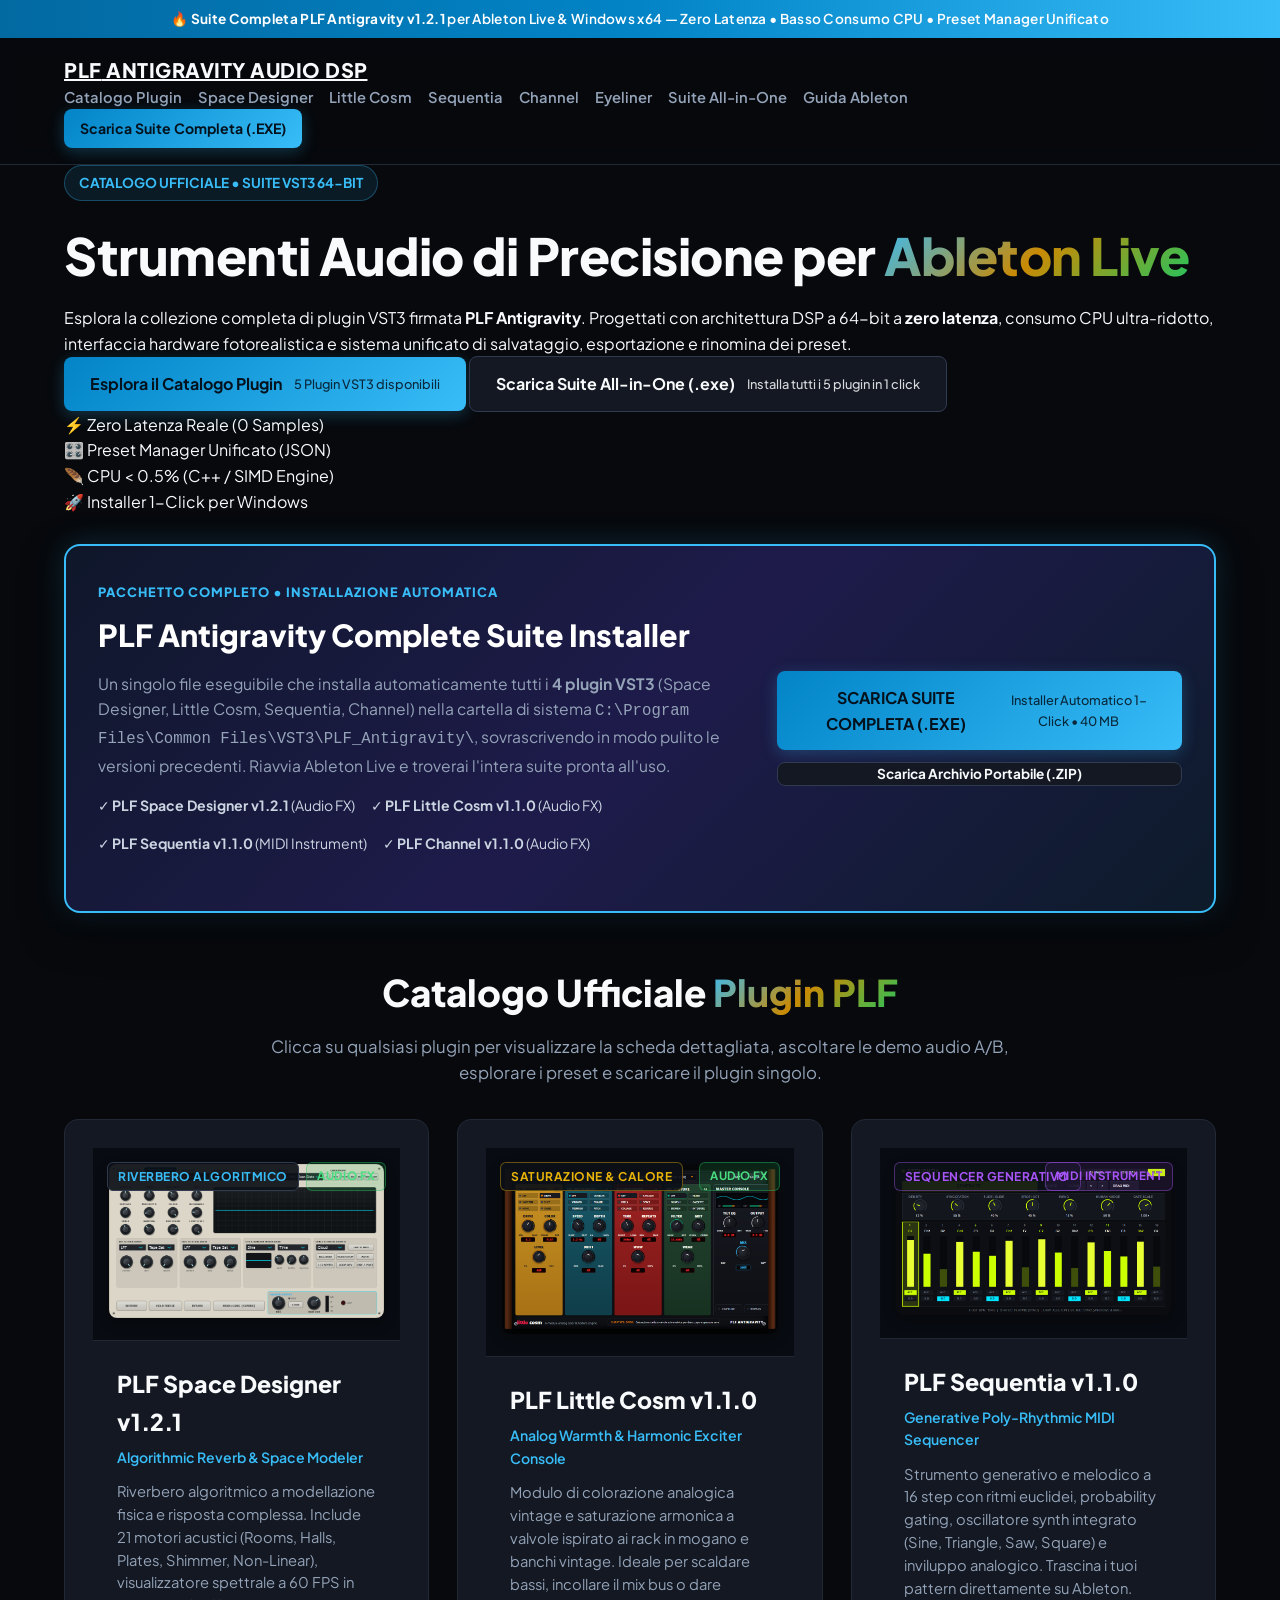
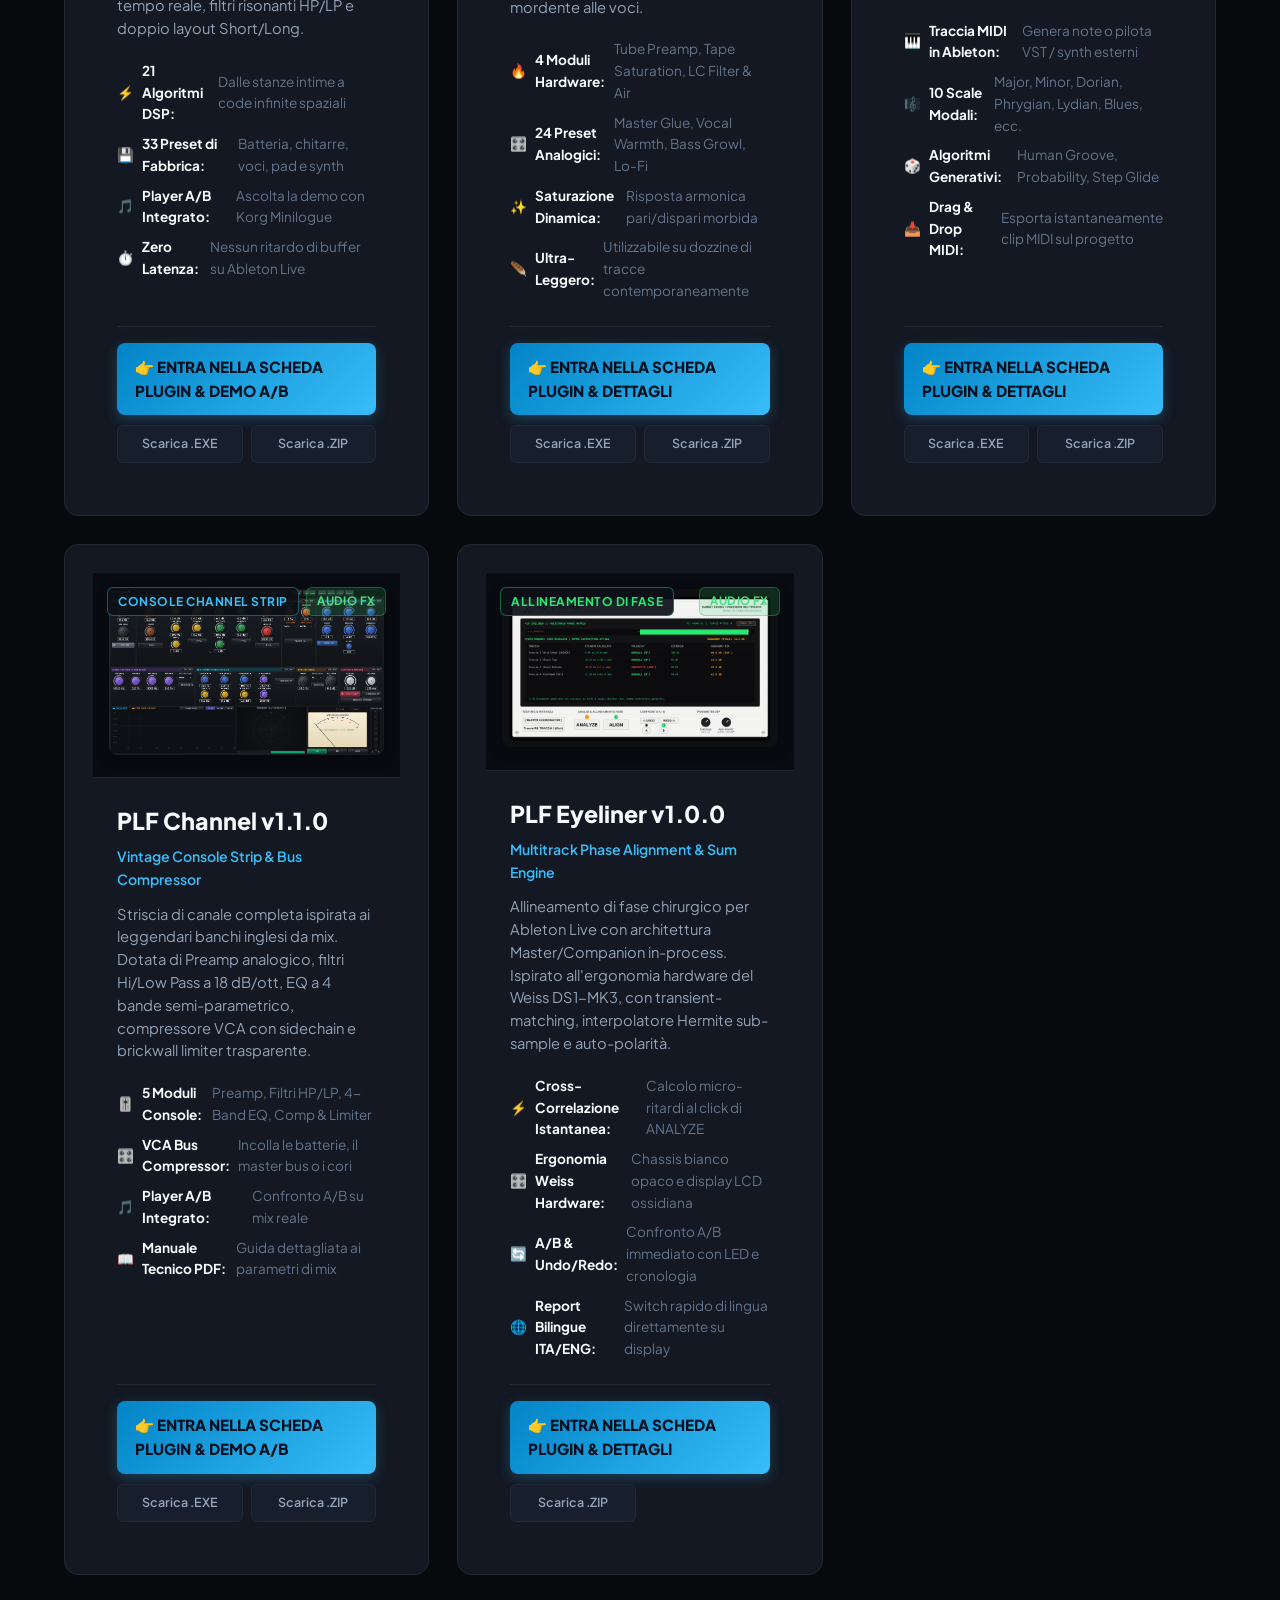
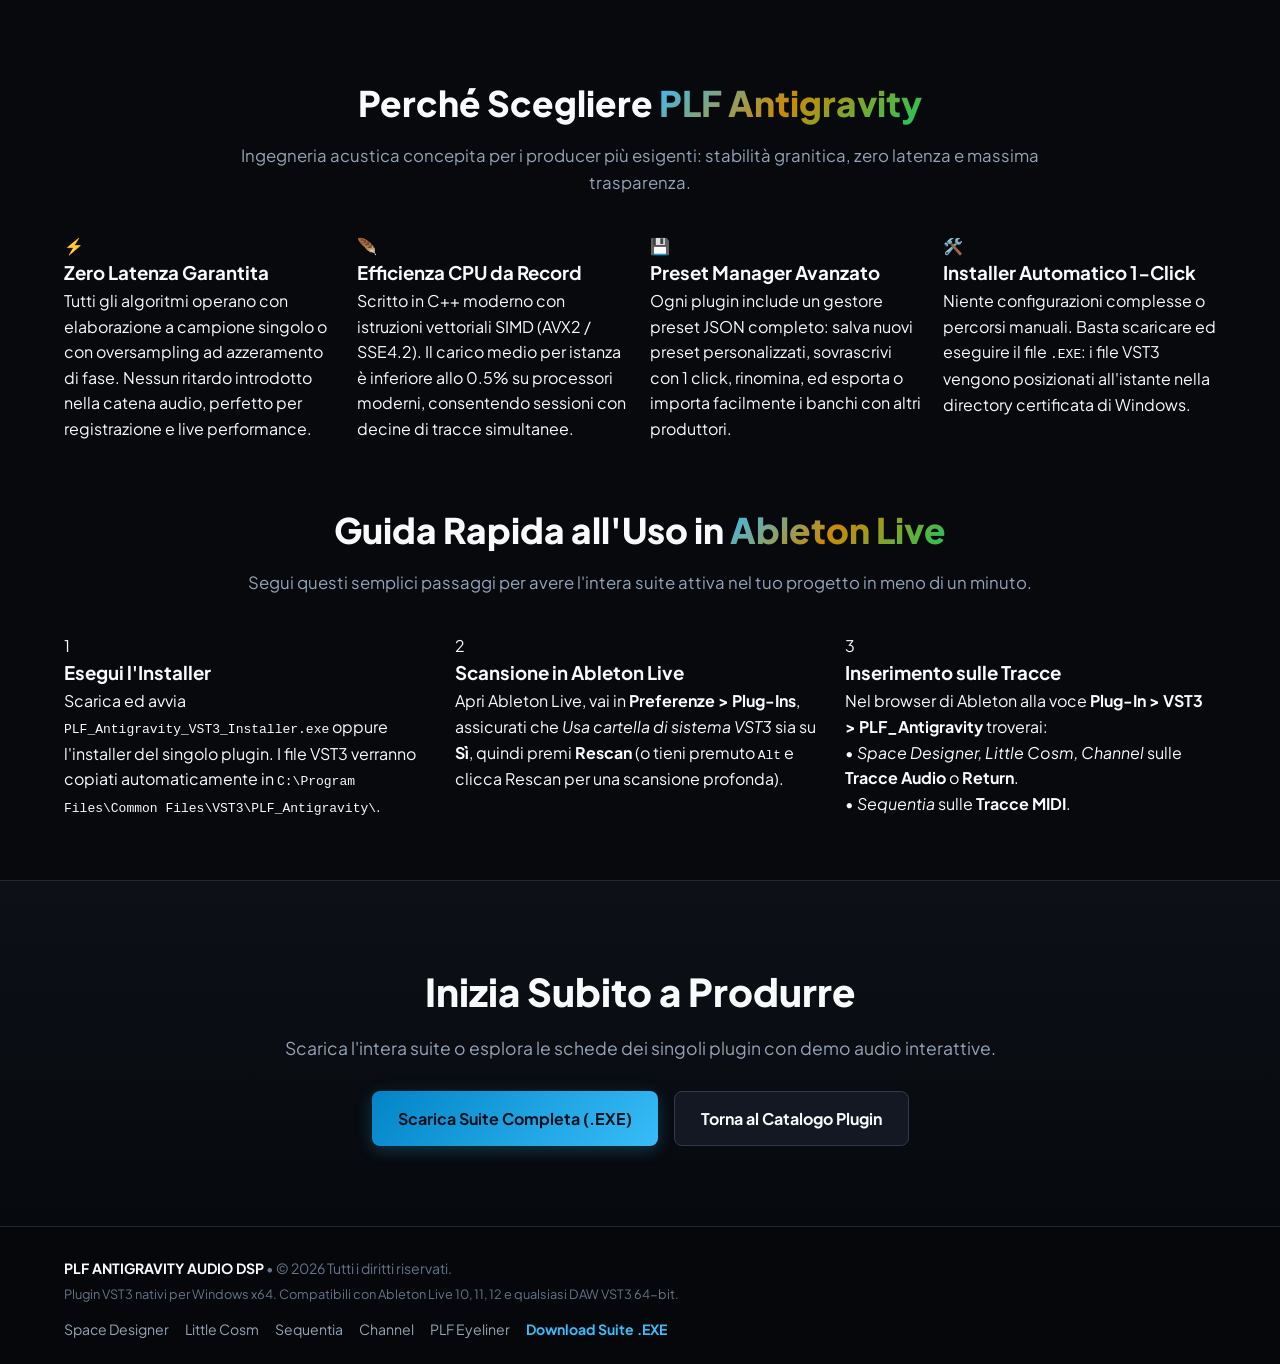
==== index.html @ 353f201f "Update PLF Eyeliner GUI preview with ALIGN button and centered text" ====
<!DOCTYPE html>
<html lang="it">
<head>
  <meta charset="UTF-8">
  <meta name="viewport" content="width=device-width, initial-scale=1.0">
  <title>PLF Antigravity — Catalogo Ufficiale Plugin VST3 per Ableton Live</title>
  <meta name="description" content="Catalogo ufficiale dei plugin VST3 PLF Antigravity per Ableton Live e Windows x64. PLF Space Designer, PLF Little Cosm, PLF Sequentia e PLF Channel. Zero latenza, basso consumo CPU e Preset Manager integrato.">
  <meta name="keywords" content="PLF Antigravity, PLF Space Designer, PLF Little Cosm, PLF Sequentia, PLF Channel, Ableton Live, VST3, download plugin ableton, riverbero vst3, saturatore vst3, sequencer vst3, channel strip vst3">
  
  <link rel="preconnect" href="https://fonts.googleapis.com">
  <link rel="preconnect" href="https://fonts.gstatic.com" crossorigin>
  <link href="https://fonts.googleapis.com/css2?family=JetBrains+Mono:wght@400;500;700&family=Plus+Jakarta+Sans:wght@400;500;600;700;800&display=swap" rel="stylesheet">
  
  <link rel="stylesheet" href="style.css?v=2">
</head>
<body>

  <!-- Top Announcement Bar -->
  <div class="announcement-bar">
    🔥 <strong>Suite Completa PLF Antigravity v1.2.1</strong> per Ableton Live & Windows x64 &mdash; Zero Latenza &bull; Basso Consumo CPU &bull; Preset Manager Unificato
  </div>

  <!-- Navigation Bar -->
  <header class="navbar">
    <div class="container nav-container">
      <a href="index.html" class="logo">
        <span class="logo-badge">PLF</span>
        <span class="logo-text">ANTIGRAVITY <span class="logo-sub">AUDIO DSP</span></span>
      </a>

      <nav class="nav-links">
        <a href="#catalog" class="nav-link active">Catalogo Plugin</a>
        <a href="space-designer.html" class="nav-link">Space Designer</a>
        <a href="little-cosm.html" class="nav-link">Little Cosm</a>
        <a href="sequentia.html" class="nav-link">Sequentia</a>
        <a href="channel.html" class="nav-link">Channel</a>
        <a href="eyeliner.html" class="nav-link">Eyeliner</a>
        <a href="#suite-installer" class="nav-link">Suite All-in-One</a>
        <a href="#ableton-guide" class="nav-link">Guida Ableton</a>
      </nav>

      <div class="nav-actions">
        <a href="PLF_Antigravity_VST3_Installer.exe" class="btn btn-primary btn-sm">
          <span>Scarica Suite Completa (.EXE)</span>
        </a>
      </div>
    </div>
  </header>

  <!-- Hero Section -->
  <section class="hero">
    <div class="container">
      <div class="hero-content">
        <div class="hero-badge">CATALOGO UFFICIALE &bull; SUITE VST3 64-BIT</div>
        <h1 class="hero-title">
          Strumenti Audio di Precisione per <span class="gradient-text">Ableton Live</span>
        </h1>
        <p class="hero-subtitle">
          Esplora la collezione completa di plugin VST3 firmata <strong>PLF Antigravity</strong>. Progettati con architettura DSP a 64-bit a <strong>zero latenza</strong>, consumo CPU ultra-ridotto, interfaccia hardware fotorealistica e sistema unificato di salvataggio, esportazione e rinomina dei preset.
        </p>

        <div class="hero-cta">
          <a href="#catalog" class="btn btn-primary btn-lg">
            <span>Esplora il Catalogo Plugin</span>
            <span class="btn-subtext">5 Plugin VST3 disponibili</span>
          </a>
          <a href="PLF_Antigravity_VST3_Installer.exe" class="btn btn-secondary btn-lg">
            <span>Scarica Suite All-in-One (.exe)</span>
            <span class="btn-subtext">Installa tutti i 5 plugin in 1 click</span>
          </a>
        </div>

        <div class="hero-specs-pill">
          <div class="spec-pill-item">
            <span class="spec-icon">⚡</span>
            <span>Zero Latenza Reale (0 Samples)</span>
          </div>
          <div class="spec-pill-item">
            <span class="spec-icon">🎛️</span>
            <span>Preset Manager Unificato (JSON)</span>
          </div>
          <div class="spec-pill-item">
            <span class="spec-icon">🪶</span>
            <span>CPU < 0.5% (C++ / SIMD Engine)</span>
          </div>
          <div class="spec-pill-item">
            <span class="spec-icon">🚀</span>
            <span>Installer 1-Click per Windows</span>
          </div>
        </div>
      </div>
    </div>
  </section>

  <!-- Featured Suite Installer Banner -->
  <section id="suite-installer" class="container">
    <div class="suite-hero-card">
      <div>
        <div style="font-size:0.8rem; font-weight:800; color:#38bdf8; letter-spacing:1px; margin-bottom:8px; text-transform:uppercase;">
          Pacchetto Completo &bull; Installazione Automatica
        </div>
        <h2 style="font-size:1.9rem; font-weight:800; color:#ffffff; margin-bottom:12px;">
          PLF Antigravity Complete Suite Installer
        </h2>
        <p style="color:#94a3b8; font-size:0.98rem; line-height:1.6; margin-bottom:16px;">
          Un singolo file eseguibile che installa automaticamente tutti i <strong>4 plugin VST3</strong> (Space Designer, Little Cosm, Sequentia, Channel) nella cartella di sistema <code>C:\Program Files\Common Files\VST3\PLF_Antigravity\</code>, sovrascrivendo in modo pulito le versioni precedenti. Riavvia Ableton Live e troverai l'intera suite pronta all'uso.
        </p>
        <ul style="list-style:none; padding:0; margin:0 0 20px 0; font-size:0.88rem; color:#cbd5e1; display:flex; flex-wrap:wrap; gap:16px;">
          <li>✓ <strong>PLF Space Designer v1.2.1</strong> (Audio FX)</li>
          <li>✓ <strong>PLF Little Cosm v1.1.0</strong> (Audio FX)</li>
          <li>✓ <strong>PLF Sequentia v1.1.0</strong> (MIDI Instrument)</li>
          <li>✓ <strong>PLF Channel v1.1.0</strong> (Audio FX)</li>
        </ul>
      </div>
      <div style="display:flex; flex-direction:column; gap:12px; justify-content:center;">
        <a href="PLF_Antigravity_VST3_Installer.exe" class="btn btn-primary btn-lg" style="text-align:center;">
          <span>SCARICA SUITE COMPLETA (.EXE)</span>
          <span class="btn-subtext">Installer Automatico 1-Click &bull; 40 MB</span>
        </a>
        <a href="PLF_Antigravity_Suite_v1.0.0_Win64.zip" class="btn btn-secondary" style="text-align:center; font-size:0.85rem;">
          Scarica Archivio Portabile (.ZIP)
        </a>
      </div>
    </div>
  </section>

  <!-- Main Catalog Section -->
  <section id="catalog" class="container" style="padding-bottom: 40px;">
    <div class="section-header" style="text-align:center; max-width:800px; margin:0 auto 20px auto;">
      <h2 style="font-size:2.3rem; font-weight:800; margin-bottom:12px;">
        Catalogo Ufficiale <span class="gradient-text">Plugin PLF</span>
      </h2>
      <p style="color:var(--text-muted); font-size:1.05rem;">
        Clicca su qualsiasi plugin per visualizzare la scheda dettagliata, ascoltare le demo audio A/B, esplorare i preset e scaricare il plugin singolo.
      </p>
    </div>

    <div class="catalog-grid">

      <!-- CARD 1: PLF SPACE DESIGNER -->
      <article class="catalog-card">
        <a href="space-designer.html" class="catalog-card-image">
          <span class="catalog-card-badge">RIVERBERO ALGORITMICO</span>
          <span class="catalog-card-type">AUDIO FX</span>
          <img src="plf_space_designer_gui.png" alt="PLF Space Designer v1.2.1 GUI">
        </a>
        <div class="catalog-card-body">
          <a href="space-designer.html" class="catalog-card-title">PLF Space Designer v1.2.1</a>
          <div class="catalog-card-subtitle">Algorithmic Reverb & Space Modeler</div>
          <p class="catalog-card-desc">
            Riverbero algoritmico a modellazione fisica e risposta complessa. Include 21 motori acustici (Rooms, Halls, Plates, Shimmer, Non-Linear), visualizzatore spettrale a 60 FPS in tempo reale, filtri risonanti HP/LP e doppio layout Short/Long.
          </p>
          <ul class="catalog-card-features">
            <li>⚡ <strong>21 Algoritmi DSP:</strong> Dalle stanze intime a code infinite spaziali</li>
            <li>💾 <strong>33 Preset di Fabbrica:</strong> Batteria, chitarre, voci, pad e synth</li>
            <li>🎵 <strong>Player A/B Integrato:</strong> Ascolta la demo con Korg Minilogue</li>
            <li>⏱️ <strong>Zero Latenza:</strong> Nessun ritardo di buffer su Ableton Live</li>
          </ul>
          <div class="catalog-card-footer">
            <a href="space-designer.html" class="btn-view-plugin">
              <span>👉 ENTRA NELLA SCHEDA PLUGIN & DEMO A/B</span>
            </a>
            <div class="catalog-card-downloads">
              <a href="INSTALLA_PLF_Space_Designer.exe" class="btn-download-quick">Scarica .EXE</a>
              <a href="PLF_Space_Designer_vst3_PLF_Antigravity.zip" class="btn-download-quick">Scarica .ZIP</a>
            </div>
          </div>
        </div>
      </article>

      <!-- CARD 2: PLF LITTLE COSM -->
      <article class="catalog-card">
        <a href="little-cosm.html" class="catalog-card-image">
          <span class="catalog-card-badge" style="color:#eab308; border-color:rgba(234,179,8,0.4);">SATURAZIONE & CALORE</span>
          <span class="catalog-card-type">AUDIO FX</span>
          <img src="plf_little_cosm_gui.png" alt="PLF Little Cosm v1.1.0 GUI">
        </a>
        <div class="catalog-card-body">
          <a href="little-cosm.html" class="catalog-card-title">PLF Little Cosm v1.1.0</a>
          <div class="catalog-card-subtitle">Analog Warmth & Harmonic Exciter Console</div>
          <p class="catalog-card-desc">
            Modulo di colorazione analogica vintage e saturazione armonica a valvole ispirato ai rack in mogano e banchi vintage. Ideale per scaldare bassi, incollare il mix bus o dare mordente alle voci.
          </p>
          <ul class="catalog-card-features">
            <li>🔥 <strong>4 Moduli Hardware:</strong> Tube Preamp, Tape Saturation, LC Filter & Air</li>
            <li>🎛️ <strong>24 Preset Analogici:</strong> Master Glue, Vocal Warmth, Bass Growl, Lo-Fi</li>
            <li>✨ <strong>Saturazione Dinamica:</strong> Risposta armonica pari/dispari morbida</li>
            <li>🪶 <strong>Ultra-Leggero:</strong> Utilizzabile su dozzine di tracce contemporaneamente</li>
          </ul>
          <div class="catalog-card-footer">
            <a href="little-cosm.html" class="btn-view-plugin">
              <span>👉 ENTRA NELLA SCHEDA PLUGIN & DETTAGLI</span>
            </a>
            <div class="catalog-card-downloads">
              <a href="INSTALLA_PLF_Little_Cosm.exe" class="btn-download-quick">Scarica .EXE</a>
              <a href="PLF_Little_Cosm_vst3_PLF_Antigravity.zip" class="btn-download-quick">Scarica .ZIP</a>
            </div>
          </div>
        </div>
      </article>

      <!-- CARD 3: PLF SEQUENTIA -->
      <article class="catalog-card">
        <a href="sequentia.html" class="catalog-card-image">
          <span class="catalog-card-badge" style="color:#a855f7; border-color:rgba(168,85,247,0.4);">SEQUENCER GENERATIVO</span>
          <span class="catalog-card-type" style="color:#a855f7; border-color:rgba(168,85,247,0.4); background:rgba(168,85,247,0.1);">MIDI INSTRUMENT</span>
          <img src="plf_sequentia_gui.png" alt="PLF Sequentia v1.1.0 GUI">
        </a>
        <div class="catalog-card-body">
          <a href="sequentia.html" class="catalog-card-title">PLF Sequentia v1.1.0</a>
          <div class="catalog-card-subtitle">Generative Poly-Rhythmic MIDI Sequencer</div>
          <p class="catalog-card-desc">
            Strumento generativo e melodico a 16 step con ritmi euclidei, probability gating, oscillatore synth integrato (Sine, Triangle, Saw, Square) e inviluppo analogico. Trascina i tuoi pattern direttamente su Ableton.
          </p>
          <ul class="catalog-card-features">
            <li>🎹 <strong>Traccia MIDI in Ableton:</strong> Genera note o pilota VST / synth esterni</li>
            <li>🎼 <strong>10 Scale Modali:</strong> Major, Minor, Dorian, Phrygian, Lydian, Blues, ecc.</li>
            <li>🎲 <strong>Algoritmi Generativi:</strong> Human Groove, Probability, Step Glide</li>
            <li>📥 <strong>Drag & Drop MIDI:</strong> Esporta istantaneamente clip MIDI sul progetto</li>
          </ul>
          <div class="catalog-card-footer">
            <a href="sequentia.html" class="btn-view-plugin">
              <span>👉 ENTRA NELLA SCHEDA PLUGIN & DETTAGLI</span>
            </a>
            <div class="catalog-card-downloads">
              <a href="INSTALLA_PLF_Sequentia.exe" class="btn-download-quick">Scarica .EXE</a>
              <a href="PLF_Sequentia_vst3_PLF_Antigravity.zip" class="btn-download-quick">Scarica .ZIP</a>
            </div>
          </div>
        </div>
      </article>

      <!-- CARD 4: PLF CHANNEL -->
      <article class="catalog-card">
        <a href="channel.html" class="catalog-card-image">
          <span class="catalog-card-badge" style="color:#38bdf8; border-color:rgba(56,189,248,0.4);">CONSOLE CHANNEL STRIP</span>
          <span class="catalog-card-type">AUDIO FX</span>
          <img src="plf_channel_gui.png" alt="PLF Channel v1.1.0 GUI">
        </a>
        <div class="catalog-card-body">
          <a href="channel.html" class="catalog-card-title">PLF Channel v1.1.0</a>
          <div class="catalog-card-subtitle">Vintage Console Strip & Bus Compressor</div>
          <p class="catalog-card-desc">
            Striscia di canale completa ispirata ai leggendari banchi inglesi da mix. Dotata di Preamp analogico, filtri Hi/Low Pass a 18 dB/ott, EQ a 4 bande semi-parametrico, compressore VCA con sidechain e brickwall limiter trasparente.
          </p>
          <ul class="catalog-card-features">
            <li>🎚️ <strong>5 Moduli Console:</strong> Preamp, Filtri HP/LP, 4-Band EQ, Comp & Limiter</li>
            <li>🎛️ <strong>VCA Bus Compressor:</strong> Incolla le batterie, il master bus o i cori</li>
            <li>🎵 <strong>Player A/B Integrato:</strong> Confronto A/B su mix reale</li>
            <li>📖 <strong>Manuale Tecnico PDF:</strong> Guida dettagliata ai parametri di mix</li>
          </ul>
          <div class="catalog-card-footer">
            <a href="channel.html" class="btn-view-plugin">
              <span>👉 ENTRA NELLA SCHEDA PLUGIN & DEMO A/B</span>
            </a>
            <div class="catalog-card-downloads">
              <a href="INSTALLA_PLF_Channel.exe" class="btn-download-quick">Scarica .EXE</a>
              <a href="PLF_Channel_vst3_PLF_Antigravity.zip" class="btn-download-quick">Scarica .ZIP</a>
            </div>
          </div>
        </div>
      </article>

      <!-- CARD 5: PLF EYELINER -->
      <article class="catalog-card">
        <a href="eyeliner.html" class="catalog-card-image">
          <span class="catalog-card-badge" style="color:#27e870; border-color:rgba(39,232,112,0.4);">ALLINEAMENTO DI FASE</span>
          <span class="catalog-card-type">AUDIO FX</span>
          <img src="plf_eyeliner_gui.png?v=3" alt="PLF Eyeliner v1.0.0 GUI">
        </a>
        <div class="catalog-card-body">
          <a href="eyeliner.html" class="catalog-card-title">PLF Eyeliner v1.0.0</a>
          <div class="catalog-card-subtitle">Multitrack Phase Alignment &amp; Sum Engine</div>
          <p class="catalog-card-desc">
            Allineamento di fase chirurgico per Ableton Live con architettura Master/Companion in-process. Ispirato all'ergonomia hardware del Weiss DS1-MK3, con transient-matching, interpolatore Hermite sub-sample e auto-polarità.
          </p>
          <ul class="catalog-card-features">
            <li>⚡ <strong>Cross-Correlazione Istantanea:</strong> Calcolo micro-ritardi al click di ANALYZE</li>
            <li>🎛️ <strong>Ergonomia Weiss Hardware:</strong> Chassis bianco opaco e display LCD ossidiana</li>
            <li>🔄 <strong>A/B &amp; Undo/Redo:</strong> Confronto A/B immediato con LED e cronologia</li>
            <li>🌐 <strong>Report Bilingue ITA/ENG:</strong> Switch rapido di lingua direttamente su display</li>
          </ul>
          <div class="catalog-card-footer">
            <a href="eyeliner.html" class="btn-view-plugin">
              <span>👉 ENTRA NELLA SCHEDA PLUGIN &amp; DETTAGLI</span>
            </a>
            <div class="catalog-card-downloads">
              <a href="PLF_Eyeliner_vst3_PLF_Antigravity.zip" class="btn-download-quick">Scarica .ZIP</a>
            </div>
          </div>
        </div>
      </article>


    </div>
  </section>

  <!-- Why PLF Section -->
  <section id="specs" class="specs-section">
    <div class="container">
      <div class="section-header" style="text-align:center; max-width:800px; margin:0 auto 36px auto;">
        <h2 style="font-size:2.2rem; font-weight:800; margin-bottom:12px;">
          Perché Scegliere <span class="gradient-text">PLF Antigravity</span>
        </h2>
        <p style="color:var(--text-muted); font-size:1.05rem;">
          Ingegneria acustica concepita per i producer più esigenti: stabilità granitica, zero latenza e massima trasparenza.
        </p>
      </div>

      <div class="modules-grid">
        <div class="module-card">
          <div class="module-icon">⚡</div>
          <h3>Zero Latenza Garantita</h3>
          <p>
            Tutti gli algoritmi operano con elaborazione a campione singolo o con oversampling ad azzeramento di fase. Nessun ritardo introdotto nella catena audio, perfetto per registrazione e live performance.
          </p>
        </div>

        <div class="module-card">
          <div class="module-icon">🪶</div>
          <h3>Efficienza CPU da Record</h3>
          <p>
            Scritto in C++ moderno con istruzioni vettoriali SIMD (AVX2 / SSE4.2). Il carico medio per istanza è inferiore allo 0.5% su processori moderni, consentendo sessioni con decine di tracce simultanee.
          </p>
        </div>

        <div class="module-card">
          <div class="module-icon">💾</div>
          <h3>Preset Manager Avanzato</h3>
          <p>
            Ogni plugin include un gestore preset JSON completo: salva nuovi preset personalizzati, sovrascrivi con 1 click, rinomina, ed esporta o importa facilmente i banchi con altri produttori.
          </p>
        </div>

        <div class="module-card">
          <div class="module-icon">🛠️</div>
          <h3>Installer Automatico 1-Click</h3>
          <p>
            Niente configurazioni complesse o percorsi manuali. Basta scaricare ed eseguire il file <code>.EXE</code>: i file VST3 vengono posizionati all'istante nella directory certificata di Windows.
          </p>
        </div>
      </div>
    </div>
  </section>

  <!-- Ableton Live Quick Guide -->
  <section id="ableton-guide" class="container" style="padding: 60px 24px;">
    <div class="section-header" style="text-align:center; max-width:800px; margin:0 auto 36px auto;">
      <h2 style="font-size:2.2rem; font-weight:800; margin-bottom:12px;">
        Guida Rapida all'Uso in <span class="gradient-text">Ableton Live</span>
      </h2>
      <p style="color:var(--text-muted); font-size:1.05rem;">
        Segui questi semplici passaggi per avere l'intera suite attiva nel tuo progetto in meno di un minuto.
      </p>
    </div>

    <div class="modules-grid">
      <div class="module-card">
        <div class="module-icon">1</div>
        <h3>Esegui l'Installer</h3>
        <p>
          Scarica ed avvia <code>PLF_Antigravity_VST3_Installer.exe</code> oppure l'installer del singolo plugin. I file VST3 verranno copiati automaticamente in <code>C:\Program Files\Common Files\VST3\PLF_Antigravity\</code>.
        </p>
      </div>

      <div class="module-card">
        <div class="module-icon">2</div>
        <h3>Scansione in Ableton Live</h3>
        <p>
          Apri Ableton Live, vai in <strong>Preferenze &gt; Plug-Ins</strong>, assicurati che <em>Usa cartella di sistema VST3</em> sia su <strong>Sì</strong>, quindi premi <strong>Rescan</strong> (o tieni premuto <kbd>Alt</kbd> e clicca Rescan per una scansione profonda).
        </p>
      </div>

      <div class="module-card">
        <div class="module-icon">3</div>
        <h3>Inserimento sulle Tracce</h3>
        <p>
          Nel browser di Ableton alla voce <strong>Plug-In &gt; VST3 &gt; PLF_Antigravity</strong> troverai:
          <br>&bull; <em>Space Designer, Little Cosm, Channel</em> sulle <strong>Tracce Audio</strong> o <strong>Return</strong>.
          <br>&bull; <em>Sequentia</em> sulle <strong>Tracce MIDI</strong>.
        </p>
      </div>
    </div>
  </section>

  <!-- Footer CTA -->
  <footer class="footer-cta">
    <div class="container">
      <h2>Inizia Subito a Produrre</h2>
      <p>Scarica l'intera suite o esplora le schede dei singoli plugin con demo audio interattive.</p>
      <div class="cta-buttons">
        <a href="PLF_Antigravity_VST3_Installer.exe" class="btn btn-primary btn-lg">
          <span>Scarica Suite Completa (.EXE)</span>
        </a>
        <a href="#catalog" class="btn btn-secondary btn-lg">
          <span>Torna al Catalogo Plugin</span>
        </a>
      </div>
    </div>
  </footer>

  <!-- Base Footer -->
  <footer class="footer">
    <div class="container footer-content">
      <div class="footer-left">
        <strong>PLF ANTIGRAVITY AUDIO DSP</strong> &bull; &copy; 2026 Tutti i diritti riservati.
        <div style="font-size:0.8rem; color:#64748b; margin-top:4px;">
          Plugin VST3 nativi per Windows x64. Compatibili con Ableton Live 10, 11, 12 e qualsiasi DAW VST3 64-bit.
        </div>
      </div>
      <div class="footer-links" style="display:flex; gap:16px; flex-wrap:wrap;">
        <a href="space-designer.html" style="color:var(--text-muted); text-decoration:none;">Space Designer</a>
        <a href="little-cosm.html" style="color:var(--text-muted); text-decoration:none;">Little Cosm</a>
        <a href="sequentia.html" style="color:var(--text-muted); text-decoration:none;">Sequentia</a>
        <a href="channel.html" style="color:var(--text-muted); text-decoration:none;">Channel</a>
        <a href="eyeliner.html" style="color:var(--text-muted); text-decoration:none;">PLF Eyeliner</a>
        <a href="PLF_Antigravity_VST3_Installer.exe" style="color:var(--primary); text-decoration:none; font-weight:700;">Download Suite .EXE</a>
      </div>
    </div>
  </footer>

  <script src="app.js"></script>
</body>
</html>
---- style.css ----
:root {
  --bg-darkest: #07090d;
  --bg-darker: #0d1117;
  --bg-card: #131822;
  --bg-card-hover: #19202e;
  --border-color: #212836;
  --border-bright: #303b4f;
  --text-main: #f8fafc;
  --text-muted: #94a3b8;
  --text-dim: #64748b;
  
  --primary: #38bdf8;
  --primary-hover: #0284c7;
  --gold: #eab308;
  --green: #22c55e;
  --orange: #f97316;
  --blue: #3b82f6;
  --red: #ef4444;
  --purple: #a855f7;
  
  --font-main: 'Plus Jakarta Sans', -apple-system, BlinkMacSystemFont, sans-serif;
  --font-mono: 'JetBrains Mono', Consolas, monospace;
}

* {
  box-sizing: border-box;
  margin: 0;
  padding: 0;
}

body {
  background-color: var(--bg-darkest);
  color: var(--text-main);
  font-family: var(--font-main);
  line-height: 1.6;
  overflow-x: hidden;
}

.container {
  max-width: 1200px;
  margin: 0 auto;
  padding: 0 24px;
}

/* Announcement Bar */
.announcement-bar {
  background: linear-gradient(90deg, #0369a1, #0284c7, #38bdf8);
  color: #ffffff;
  text-align: center;
  padding: 8px 16px;
  font-size: 0.85rem;
  font-weight: 600;
  letter-spacing: 0.3px;
}

/* Navbar */
.navbar {
  position: sticky;
  top: 0;
  z-index: 100;
  background: rgba(7, 9, 13, 0.85);
  backdrop-filter: blur(12px);
  border-bottom: 1px solid var(--border-color);
  padding: 16px 0;
}

.nav-content {
  display: flex;
  align-items: center;
  justify-content: space-between;
}

.logo {
  font-size: 1.25rem;
  font-weight: 800;
  letter-spacing: 0.5px;
  color: var(--text-main);
  white-space: nowrap;
  flex-shrink: 0;
  margin-right: 20px;
}

.logo-accent {
  color: var(--primary);
}

.badge-tag {
  background: var(--border-bright);
  color: var(--primary);
  font-size: 0.65rem;
  font-weight: 700;
  padding: 2px 6px;
  border-radius: 4px;
  margin-left: 6px;
  vertical-align: middle;
}

.nav-links {
  display: flex;
  gap: 16px;
  align-items: center;
  flex-wrap: wrap;
}

.nav-links a {
  color: var(--text-muted);
  text-decoration: none;
  font-size: 0.92rem;
  font-weight: 600;
  transition: color 0.2s;
}

.nav-links a:hover {
  color: var(--text-main);
}

/* Buttons */
.btn {
  display: inline-flex;
  align-items: center;
  justify-content: center;
  gap: 8px;
  border-radius: 8px;
  font-weight: 700;
  text-decoration: none;
  cursor: pointer;
  transition: all 0.2s ease;
  border: none;
}

.btn-primary {
  background: linear-gradient(135deg, #0284c7 0%, #38bdf8 100%);
  color: #04121e;
  box-shadow: 0 4px 16px rgba(56, 189, 248, 0.25);
}

.btn-primary:hover {
  transform: translateY(-2px);
  box-shadow: 0 6px 20px rgba(56, 189, 248, 0.4);
}

.btn-secondary {
  background: var(--bg-card);
  color: var(--text-main);
  border: 1px solid var(--border-bright);
}

.btn-secondary:hover {
  background: var(--bg-card-hover);
  border-color: var(--primary);
}

.btn-sm {
  padding: 8px 16px;
  font-size: 0.88rem;
}

.btn-lg {
  padding: 14px 26px;
  font-size: 1rem;
}

.btn-subtext {
  font-size: 0.8rem;
  opacity: 0.85;
  font-weight: 500;
  margin-left: 4px;
}

/* Hero Section */
.hero-section {
  padding: 70px 0 60px;
  text-align: center;
  background: radial-gradient(ellipse at 50% 20%, rgba(56, 189, 248, 0.12) 0%, transparent 70%);
}

.hero-badge {
  display: inline-flex;
  align-items: center;
  gap: 8px;
  background: rgba(56, 189, 248, 0.1);
  border: 1px solid rgba(56, 189, 248, 0.3);
  color: var(--primary);
  padding: 6px 14px;
  border-radius: 20px;
  font-size: 0.85rem;
  font-weight: 700;
  margin-bottom: 24px;
}

.pulse-dot {
  width: 8px;
  height: 8px;
  background: var(--primary);
  border-radius: 50%;
  box-shadow: 0 0 10px var(--primary);
}

.hero-title {
  font-size: 3.2rem;
  font-weight: 800;
  line-height: 1.18;
  margin-bottom: 20px;
  letter-spacing: -0.5px;
}

.gradient-text {
  background: linear-gradient(135deg, #38bdf8 0%, #ca8a04 50%, #22c55e 100%);
  -webkit-background-clip: text;
  -webkit-text-fill-color: transparent;
}

.hero-lead {
  max-width: 780px;
  margin: 0 auto 32px;
  font-size: 1.15rem;
  color: var(--text-muted);
  line-height: 1.65;
}

.hero-actions {
  display: flex;
  justify-content: center;
  gap: 16px;
  margin-bottom: 24px;
  flex-wrap: wrap;
}

.hero-guarantees {
  display: flex;
  justify-content: center;
  gap: 24px;
  font-size: 0.88rem;
  color: var(--text-dim);
  font-weight: 600;
  margin-bottom: 50px;
  flex-wrap: wrap;
}

/* Plugin Hardware Preview Card */
.plugin-preview-card {
  max-width: 1040px;
  margin: 0 auto;
  background: #11151c;
  border: 2px solid var(--border-bright);
  border-radius: 12px;
  overflow: hidden;
  box-shadow: 0 20px 50px rgba(0, 0, 0, 0.6), 0 0 30px rgba(56, 189, 248, 0.1);
  text-align: left;
}

.preview-header {
  background: #090c10;
  padding: 12px 18px;
  display: flex;
  align-items: center;
  justify-content: space-between;
  border-bottom: 1px solid var(--border-color);
}

.preview-dots {
  display: flex;
  gap: 6px;
}

.preview-real-wrapper {
  background: #090c10;
  padding: 8px;
  line-height: 0;
}

.plugin-real-screenshot {
  width: 100%;
  height: auto;
  display: block;
  border-radius: 0 0 8px 8px;
  box-shadow: 0 8px 30px rgba(0, 0, 0, 0.7);
  transition: transform 0.3s ease;
}

.plugin-real-screenshot:hover {
  transform: scale(1.01);
}

.dot {
  width: 10px;
  height: 10px;
  border-radius: 50%;
}
.dot.red { background: #ef4444; }
.dot.yellow { background: #eab308; }
.dot.green { background: #22c55e; }

.preview-title {
  font-family: var(--font-mono);
  font-size: 0.85rem;
  color: var(--text-main);
  font-weight: 700;
}

.preview-status {
  background: rgba(34, 197, 94, 0.2);
  color: #22c55e;
  border: 1px solid rgba(34, 197, 94, 0.4);
  font-size: 0.7rem;
  font-weight: 800;
  padding: 2px 8px;
  border-radius: 4px;
}

.preview-body {
  padding: 20px;
  background: linear-gradient(180deg, #161b24 0%, #0d1016 100%);
}

.preview-grid {
  display: flex;
  gap: 12px;
  margin-bottom: 18px;
  overflow-x: auto;
  padding-bottom: 8px;
}

.preview-col {
  flex: 1;
  min-width: 100px;
  background: #12151c;
  border: 1px solid #222936;
  border-radius: 6px;
  padding: 12px 8px;
  display: flex;
  flex-direction: column;
  align-items: center;
  gap: 8px;
}

.col-tag {
  font-size: 0.72rem;
  font-weight: 800;
  color: var(--text-dim);
  text-transform: uppercase;
  letter-spacing: 0.5px;
  margin-bottom: 4px;
}

/* Knob Mockups */
.knob-mock {
  width: 44px;
  height: 44px;
  border-radius: 50%;
  position: relative;
  box-shadow: 0 4px 8px rgba(0,0,0,0.4);
  cursor: pointer;
  transition: transform 0.2s;
}

.knob-mock:hover {
  transform: scale(1.05);
}

.knob-line {
  position: absolute;
  top: 4px;
  left: 20px;
  width: 4px;
  height: 12px;
  border-radius: 2px;
}

.knob-black { background: radial-gradient(circle, #2a2e38 40%, #15181f 100%); border: 2px solid #3c4250; }
.knob-black .knob-line { background: #f8fafc; }

.knob-brown { background: radial-gradient(circle, #78350f 40%, #3a1805 100%); border: 2px solid #92400e; }
.knob-brown .knob-line { background: #fef3c7; }

.knob-yellow { background: radial-gradient(circle, #ca8a04 40%, #583b02 100%); border: 2px solid #eab308; }
.knob-yellow .knob-line { background: #fef08a; }

.knob-green { background: radial-gradient(circle, #16a34a 40%, #0b4520 100%); border: 2px solid #22c55e; }
.knob-green .knob-line { background: #bbf7d0; }

.knob-red { background: radial-gradient(circle, #dc2626 40%, #5f1010 100%); border: 2px solid #ef4444; }
.knob-red .knob-line { background: #fecaca; }

.knob-orange { background: radial-gradient(circle, #ea580c 40%, #571e03 100%); border: 2px solid #f97316; }
.knob-orange .knob-line { background: #fed7aa; }

.knob-blue { background: radial-gradient(circle, #2563eb 40%, #112d6b 100%); border: 2px solid #3b82f6; }
.knob-blue .knob-line { background: #bfdbfe; }

.knob-label {
  font-size: 0.68rem;
  font-weight: 700;
  color: #cbd5e1;
}

.btn-mock {
  font-size: 0.65rem;
  font-weight: 700;
  padding: 4px 8px;
  background: #1e2430;
  border: 1px solid #323b4c;
  color: #94a3b8;
  border-radius: 4px;
}

.btn-mock.btn-active {
  background: #22c55e;
  color: #04121e;
  border-color: #4ade80;
}

.btn-mock.btn-cyan {
  background: #0284c7;
  color: #ffffff;
  border-color: #38bdf8;
}

.mini-led {
  display: inline-block;
  width: 5px;
  height: 5px;
  background: #38bdf8;
  border-radius: 50%;
  box-shadow: 0 0 6px #38bdf8;
  margin-left: 2px;
}

.knob-row, .btn-row {
  display: flex;
  gap: 8px;
  justify-content: center;
}

/* Screen / Meter Bar */
.preview-screen-bar {
  display: grid;
  grid-template-columns: 1.8fr 1fr;
  gap: 14px;
}

.screen-canvas-box, .screen-meter-box {
  background: #090c10;
  border: 1px solid #232b38;
  border-radius: 6px;
  padding: 10px;
}

.screen-title {
  font-family: var(--font-mono);
  font-size: 0.68rem;
  font-weight: 700;
  color: var(--primary);
  margin-bottom: 6px;
}

#spectrumCanvas {
  width: 100%;
  height: 80px;
  background: #0d1117;
  border-radius: 4px;
}

/* VU Meter Box */
.vu-needle-container {
  height: 80px;
  background: #fdfbf3;
  border-radius: 4px;
  position: relative;
  overflow: hidden;
  border: 1px solid #d4cbb8;
}

.vu-scale {
  display: flex;
  justify-content: space-between;
  padding: 6px 12px 0;
  font-family: var(--font-mono);
  font-size: 0.65rem;
  font-weight: 700;
  color: #27272a;
}

.vu-branding {
  position: absolute;
  bottom: 6px;
  left: 0;
  right: 0;
  text-align: center;
  font-size: 0.62rem;
  font-weight: 800;
  color: #71717a;
}

.vu-needle {
  position: absolute;
  bottom: -5px;
  left: 50%;
  width: 2px;
  height: 60px;
  background: #dc2626;
  transform-origin: bottom center;
  transform: rotate(-15deg);
  transition: transform 0.08s ease-out;
}

/* Sections Common */
.section {
  padding: 80px 0;
}

.section-badge {
  color: var(--primary);
  font-family: var(--font-mono);
  font-size: 0.8rem;
  font-weight: 700;
  letter-spacing: 1px;
  margin-bottom: 8px;
  text-align: center;
}

.section-title {
  font-size: 2.3rem;
  font-weight: 800;
  text-align: center;
  margin-bottom: 12px;
}

.section-lead {
  text-align: center;
  max-width: 650px;
  margin: 0 auto 50px;
  color: var(--text-muted);
  font-size: 1.05rem;
}

/* Audio Demo Player */
.demo-section {
  background: var(--bg-darker);
  border-top: 1px solid var(--border-color);
  border-bottom: 1px solid var(--border-color);
}

.audio-demo-player {
  max-width: 780px;
  margin: 0 auto;
  background: var(--bg-card);
  border: 1px solid var(--border-bright);
  border-radius: 12px;
  padding: 24px;
}

.player-controls {
  display: flex;
  justify-content: space-between;
  align-items: center;
  margin-bottom: 20px;
  flex-wrap: wrap;
  gap: 16px;
}

.btn-play {
  background: var(--primary);
  color: #04121e;
  padding: 10px 22px;
  border-radius: 8px;
  font-weight: 700;
  display: flex;
  align-items: center;
  gap: 8px;
  cursor: pointer;
  border: none;
}

.btn-play:hover {
  background: #7dd3fc;
}

.ab-toggle-switch {
  display: flex;
  background: #090c10;
  border: 1px solid var(--border-color);
  border-radius: 8px;
  padding: 4px;
}

.btn-toggle {
  background: transparent;
  border: none;
  color: var(--text-muted);
  padding: 8px 16px;
  font-weight: 700;
  font-size: 0.85rem;
  border-radius: 6px;
  cursor: pointer;
  transition: all 0.2s;
}

.btn-toggle.active {
  background: var(--blue);
  color: #ffffff;
}

.player-visualizer {
  background: #090c10;
  border: 1px solid var(--border-color);
  border-radius: 8px;
  padding: 16px;
}

.track-info {
  display: flex;
  justify-content: space-between;
  font-size: 0.85rem;
  margin-bottom: 14px;
}

.track-name {
  color: var(--text-main);
  font-weight: 600;
}

.track-status {
  color: var(--primary);
  font-family: var(--font-mono);
  font-weight: 700;
}

.sound-wave-bars {
  display: flex;
  align-items: center;
  gap: 4px;
  height: 48px;
}

.wave-bar {
  flex: 1;
  background: #2563eb;
  border-radius: 2px;
  height: 6px;
  transition: height 0.08s ease;
}

/* Modules Grid */
.modules-grid {
  display: grid;
  grid-template-columns: repeat(auto-fit, minmax(260px, 1fr));
  gap: 20px;
}

.module-feature-card {
  background: var(--bg-card);
  border: 1px solid var(--border-color);
  border-radius: 10px;
  padding: 24px;
  transition: all 0.2s;
}

.module-feature-card:hover {
  border-color: var(--border-bright);
  transform: translateY(-3px);
}

.card-icon {
  display: inline-block;
  font-family: var(--font-mono);
  font-weight: 800;
  font-size: 0.85rem;
  padding: 4px 8px;
  border-radius: 6px;
  margin-bottom: 14px;
}

.module-feature-card h3 {
  font-size: 1.15rem;
  font-weight: 700;
  margin-bottom: 8px;
}

.module-feature-card p {
  color: var(--text-muted);
  font-size: 0.92rem;
  line-height: 1.55;
}

/* Presets Section */
.presets-section {
  background: var(--bg-darker);
  border-top: 1px solid var(--border-color);
  border-bottom: 1px solid var(--border-color);
}

.preset-filter-pills {
  display: flex;
  justify-content: center;
  gap: 10px;
  margin-bottom: 30px;
  flex-wrap: wrap;
}

.pill-btn {
  background: var(--bg-card);
  border: 1px solid var(--border-color);
  color: var(--text-muted);
  padding: 6px 14px;
  border-radius: 20px;
  font-size: 0.85rem;
  font-weight: 600;
  cursor: pointer;
  transition: all 0.2s;
}

.pill-btn.active, .pill-btn:hover {
  background: var(--primary);
  color: #04121e;
  border-color: var(--primary);
}

.presets-list-grid {
  display: grid;
  grid-template-columns: repeat(auto-fill, minmax(320px, 1fr));
  gap: 14px;
  max-width: 1040px;
  margin: 0 auto;
}

.preset-item-card {
  background: var(--bg-card);
  border: 1px solid var(--border-color);
  border-radius: 8px;
  padding: 14px 18px;
}

.preset-top {
  display: flex;
  justify-content: space-between;
  margin-bottom: 4px;
}

.preset-name {
  font-weight: 700;
  font-size: 0.95rem;
}

.preset-cat {
  font-size: 0.72rem;
  font-weight: 700;
  color: var(--primary);
  background: rgba(56, 189, 248, 0.1);
  padding: 2px 6px;
  border-radius: 4px;
}

.preset-desc {
  color: var(--text-muted);
  font-size: 0.85rem;
}

/* Catalog / Ecosystem */
.catalog-grid {
  display: grid;
  grid-template-columns: repeat(auto-fit, minmax(300px, 1fr));
  gap: 24px;
}

.catalog-card {
  background: var(--bg-card);
  border: 1px solid var(--border-color);
  border-radius: 12px;
  padding: 28px;
  display: flex;
  flex-direction: column;
}

.catalog-card.active-product {
  border-color: var(--primary);
  box-shadow: 0 8px 30px rgba(56, 189, 248, 0.12);
}

.product-status {
  font-family: var(--font-mono);
  font-size: 0.72rem;
  font-weight: 800;
  padding: 3px 8px;
  border-radius: 4px;
  align-self: flex-start;
  margin-bottom: 14px;
}

.product-status.available {
  background: rgba(34, 197, 94, 0.2);
  color: #4ade80;
}

.product-status.soon {
  background: rgba(148, 163, 184, 0.2);
  color: #94a3b8;
}

.catalog-card h3 {
  font-size: 1.4rem;
  font-weight: 800;
  margin-bottom: 4px;
}

.product-type {
  color: var(--primary);
  font-size: 0.88rem;
  font-weight: 600;
  margin-bottom: 12px;
}

.product-desc {
  color: var(--text-muted);
  font-size: 0.92rem;
  margin-bottom: 24px;
  flex-grow: 1;
}

.btn-disabled {
  background: #1e2430;
  color: #64748b;
  cursor: not-allowed;
  border: 1px solid #283244;
}

/* Specs Table */
.specs-table-wrapper {
  max-width: 800px;
  margin: 0 auto;
  background: var(--bg-card);
  border: 1px solid var(--border-color);
  border-radius: 10px;
  overflow: hidden;
}

.specs-table {
  width: 100%;
  border-collapse: collapse;
}

.specs-table th {
  background: #090c10;
  padding: 12px 18px;
  text-align: left;
  font-size: 0.9rem;
  color: var(--text-muted);
}

.specs-table td {
  padding: 12px 18px;
  border-bottom: 1px solid var(--border-color);
  font-size: 0.92rem;
}

/* Footer CTA */
.footer-cta {
  padding: 80px 0;
  text-align: center;
  background: linear-gradient(180deg, var(--bg-darker) 0%, #06090e 100%);
  border-top: 1px solid var(--border-color);
}

.footer-cta h2 {
  font-size: 2.4rem;
  font-weight: 800;
  margin-bottom: 12px;
}

.footer-cta p {
  color: var(--text-muted);
  font-size: 1.1rem;
  margin-bottom: 28px;
}

.cta-buttons {
  display: flex;
  justify-content: center;
  gap: 16px;
  flex-wrap: wrap;
}

/* Footer */
.footer {
  background: #05070a;
  padding: 30px 0;
  border-top: 1px solid var(--border-color);
  font-size: 0.88rem;
  color: var(--text-dim);
}

.footer-content {
  display: flex;
  justify-content: space-between;
  align-items: center;
  flex-wrap: wrap;
  gap: 14px;
}

.footer-left strong {
  color: var(--text-main);
}

/* Responsive */
@media (max-width: 768px) {
  .hero-title {
    font-size: 2.2rem;
  }
  .nav-links {
    display: none;
  }
  .preview-grid {
    flex-direction: column;
  }
  .preview-screen-bar {
    grid-template-columns: 1fr;
  }
}

/* ==========================================================================
   Catalog & Hub Styles
   ========================================================================== */
.catalog-grid {
  display: grid;
  grid-template-columns: repeat(auto-fit, minmax(340px, 1fr));
  gap: 28px;
  margin: 32px 0 60px 0;
}

.catalog-card {
  background: var(--bg-card);
  border: 1px solid var(--border-color);
  border-radius: 14px;
  overflow: hidden;
  display: flex;
  flex-direction: column;
  transition: all 0.25s ease;
  position: relative;
}

.catalog-card:hover {
  transform: translateY(-5px);
  border-color: var(--primary);
  box-shadow: 0 16px 36px rgba(0, 0, 0, 0.4), 0 0 24px rgba(56, 189, 248, 0.15);
}

.catalog-card-image {
  position: relative;
  background: #080b11;
  border-bottom: 1px solid var(--border-color);
  padding: 16px;
  text-align: center;
  overflow: hidden;
  display: block;
}

.catalog-card-image img {
  width: 100%;
  height: auto;
  border-radius: 8px;
  transition: transform 0.3s ease;
  box-shadow: 0 4px 14px rgba(0, 0, 0, 0.3);
}

.catalog-card:hover .catalog-card-image img {
  transform: scale(1.02);
}

.catalog-card-badge {
  position: absolute;
  top: 14px;
  left: 14px;
  background: rgba(13, 17, 23, 0.92);
  border: 1px solid var(--border-bright);
  color: var(--primary);
  padding: 4px 10px;
  border-radius: 6px;
  font-size: 0.75rem;
  font-weight: 700;
  letter-spacing: 0.5px;
  text-transform: uppercase;
}

.catalog-card-type {
  position: absolute;
  top: 14px;
  right: 14px;
  background: rgba(34, 197, 94, 0.15);
  border: 1px solid rgba(34, 197, 94, 0.4);
  color: #4ade80;
  padding: 4px 10px;
  border-radius: 6px;
  font-size: 0.72rem;
  font-weight: 700;
  letter-spacing: 0.4px;
}

.catalog-card-body {
  padding: 24px;
  display: flex;
  flex-direction: column;
  flex-grow: 1;
}

.catalog-card-title {
  font-size: 1.45rem;
  font-weight: 800;
  margin-bottom: 6px;
  color: var(--text-main);
  text-decoration: none;
  display: inline-block;
  transition: color 0.2s;
}

.catalog-card-title:hover {
  color: var(--primary);
}

.catalog-card-subtitle {
  font-size: 0.88rem;
  color: var(--primary);
  font-weight: 600;
  margin-bottom: 12px;
}

.catalog-card-desc {
  font-size: 0.92rem;
  color: var(--text-muted);
  line-height: 1.55;
  margin-bottom: 16px;
}

.catalog-card-features {
  list-style: none;
  padding: 0;
  margin: 0 0 20px 0;
  font-size: 0.85rem;
  color: var(--text-dim);
}

.catalog-card-features li {
  padding: 4px 0;
  display: flex;
  align-items: center;
  gap: 8px;
}

.catalog-card-features li strong {
  color: var(--text-main);
}

.catalog-card-footer {
  margin-top: auto;
  padding-top: 16px;
  border-top: 1px solid var(--border-color);
  display: flex;
  flex-direction: column;
  gap: 10px;
}

.btn-view-plugin {
  display: flex;
  align-items: center;
  justify-content: center;
  gap: 8px;
  background: linear-gradient(135deg, #0284c7 0%, #38bdf8 100%);
  color: #04101d;
  font-weight: 800;
  font-size: 0.95rem;
  padding: 12px 18px;
  border-radius: 8px;
  text-decoration: none;
  transition: all 0.2s;
  box-shadow: 0 4px 14px rgba(56, 189, 248, 0.25);
}

.btn-view-plugin:hover {
  transform: translateY(-2px);
  box-shadow: 0 8px 22px rgba(56, 189, 248, 0.4);
  filter: brightness(1.1);
}

.catalog-card-downloads {
  display: grid;
  grid-template-columns: 1fr 1fr;
  gap: 8px;
}

.btn-download-quick {
  background: #171e2c;
  border: 1px solid var(--border-color);
  color: var(--text-muted);
  font-size: 0.78rem;
  font-weight: 600;
  text-align: center;
  padding: 8px 10px;
  border-radius: 6px;
  text-decoration: none;
  transition: all 0.2s;
}

.btn-download-quick:hover {
  background: var(--border-color);
  color: var(--text-main);
  border-color: var(--border-bright);
}

/* Suite Hero Card */
.suite-hero-card {
  background: linear-gradient(135deg, #0f172a 0%, #1e1b4b 50%, #0d1b2a 100%);
  border: 2px solid #38bdf8;
  border-radius: 16px;
  padding: 36px 32px;
  margin: 30px 0 50px 0;
  box-shadow: 0 16px 40px rgba(0, 0, 0, 0.5), 0 0 30px rgba(56, 189, 248, 0.2);
  display: grid;
  grid-template-columns: 1.6fr 1fr;
  gap: 32px;
  align-items: center;
}

@media (max-width: 900px) {
  .suite-hero-card {
    grid-template-columns: 1fr;
  }
}
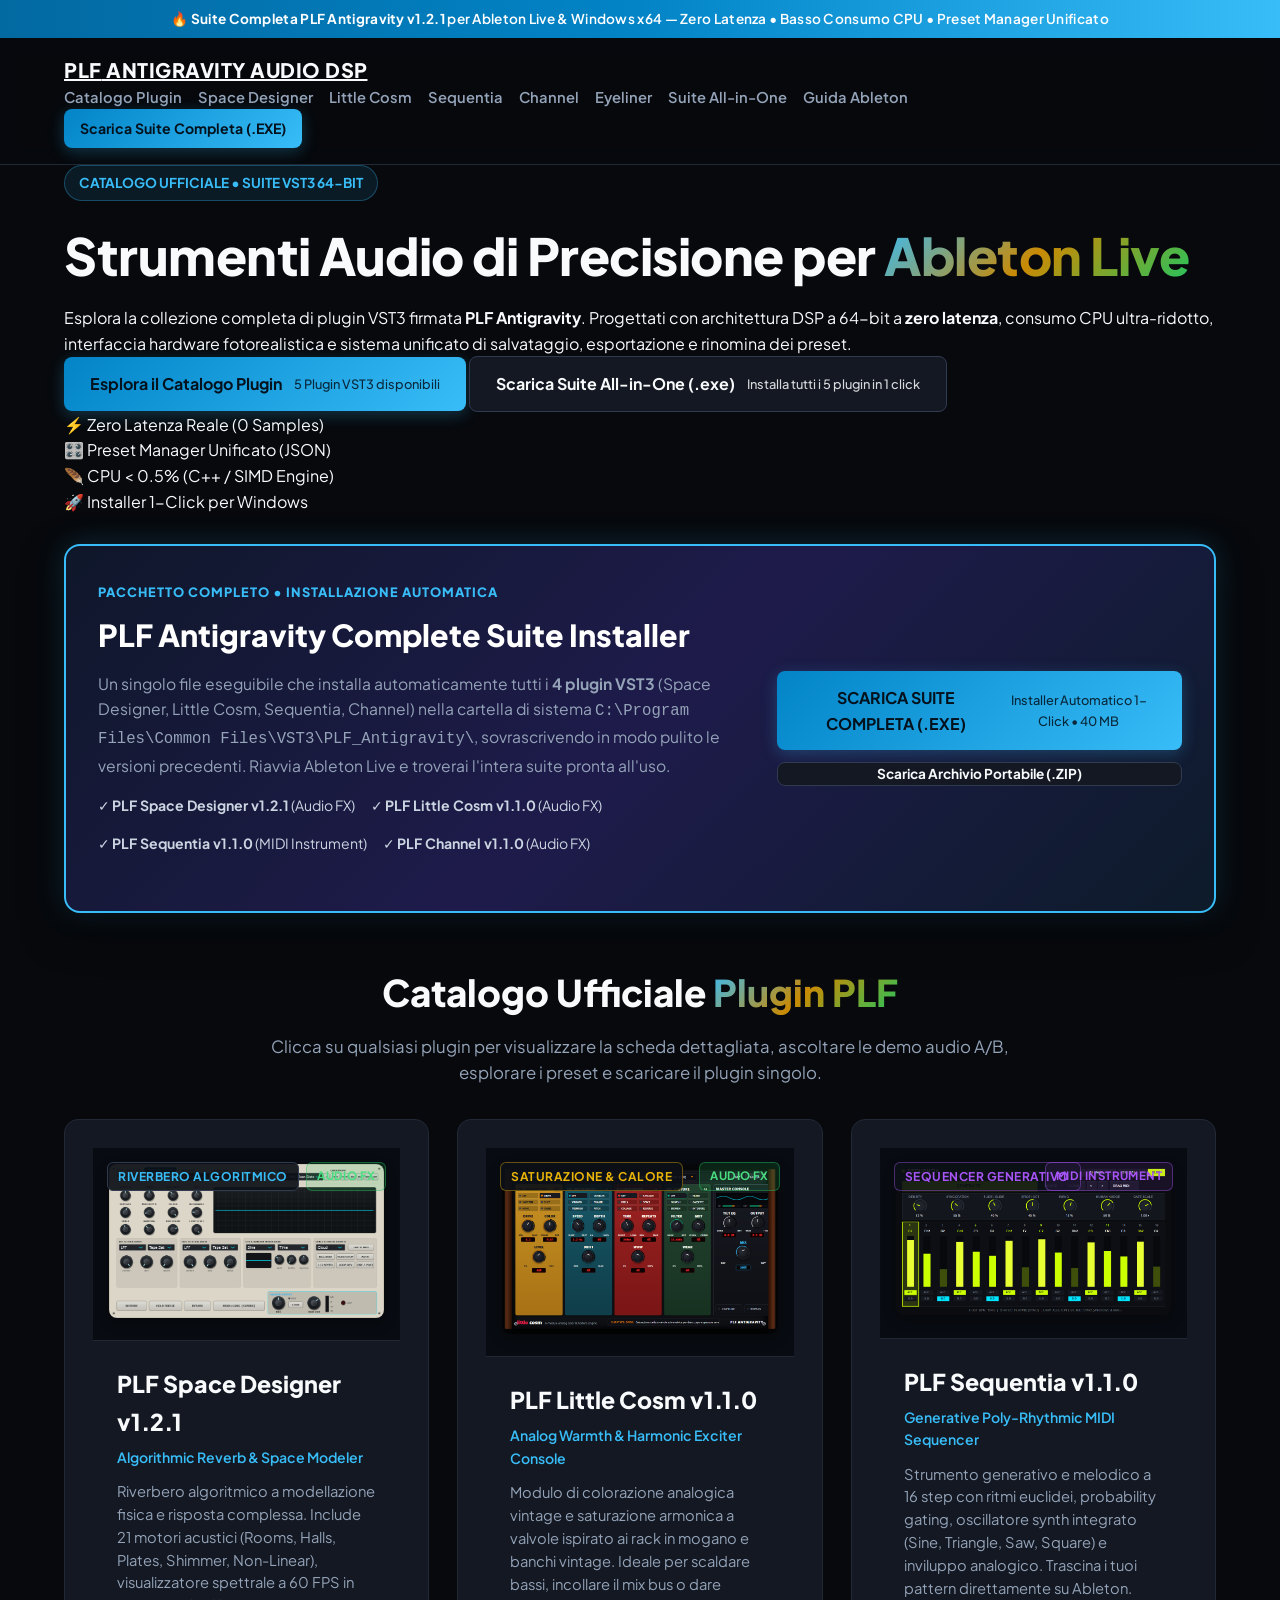
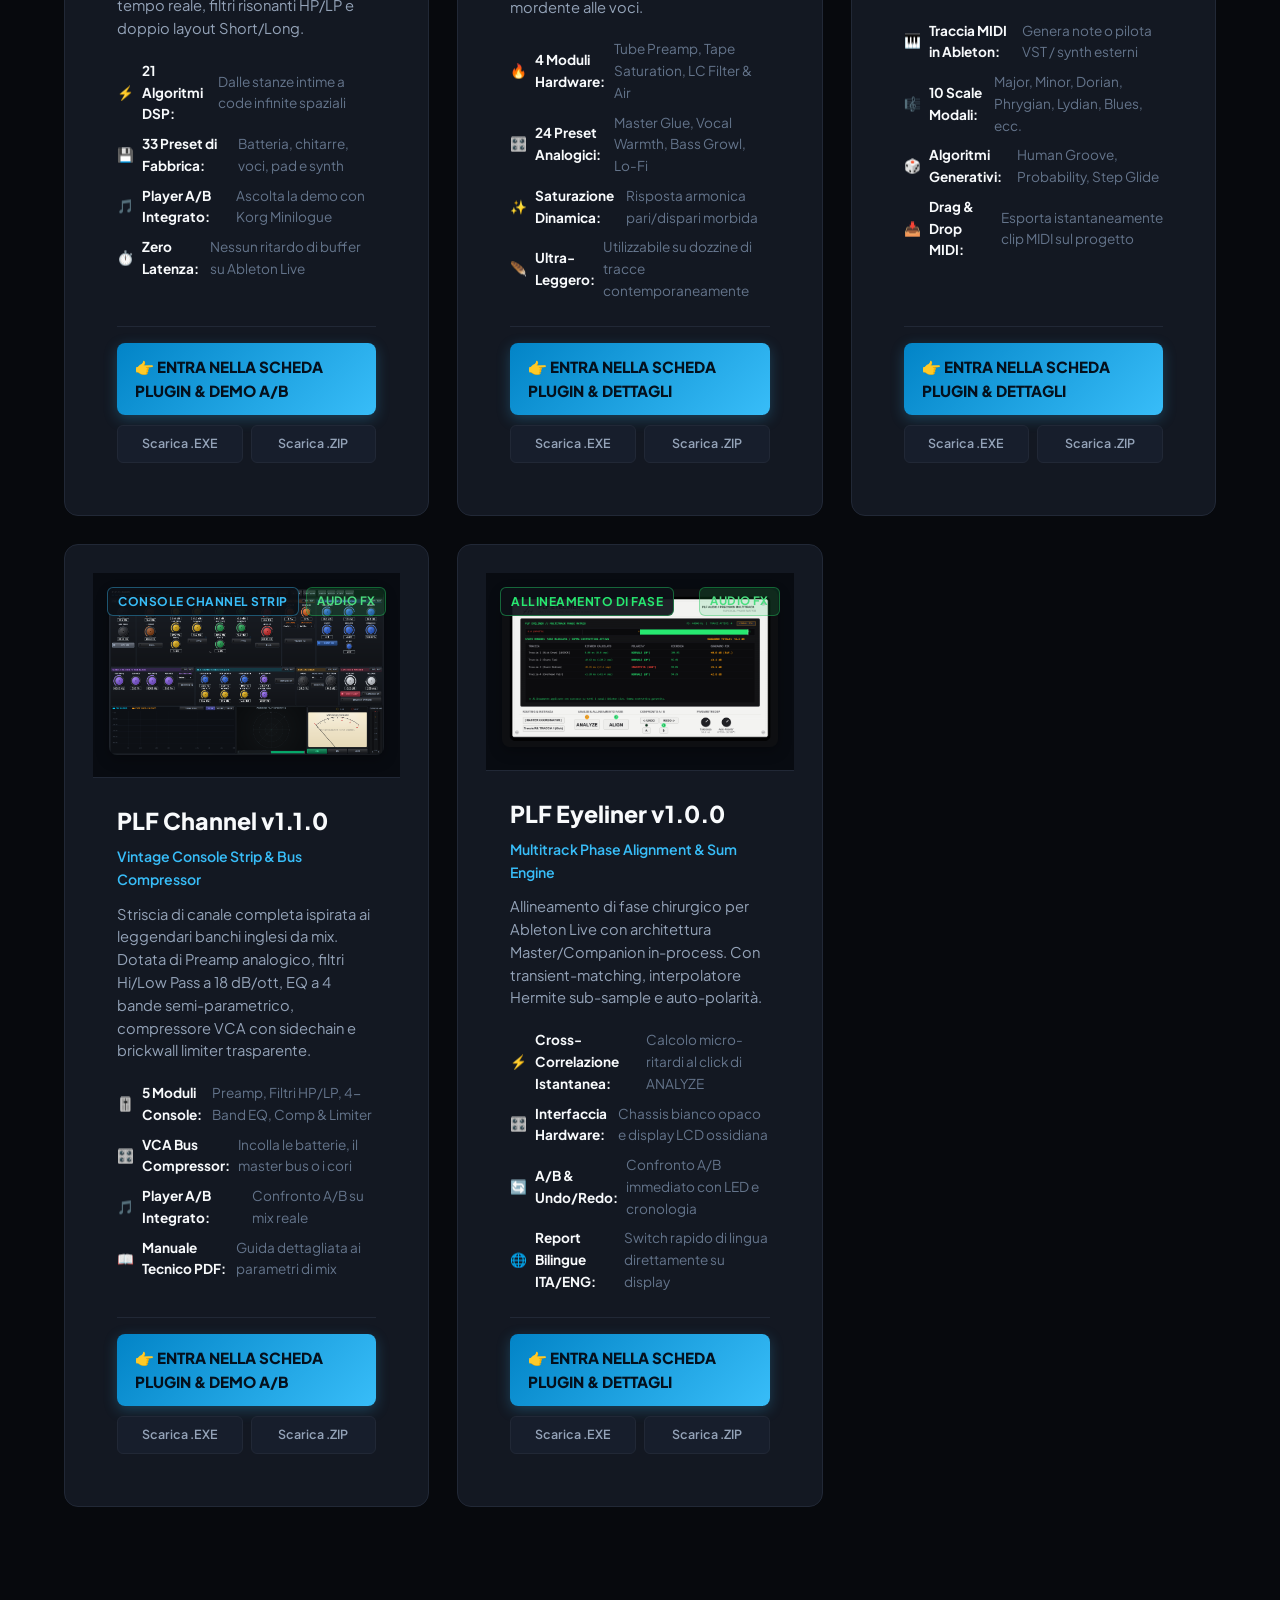
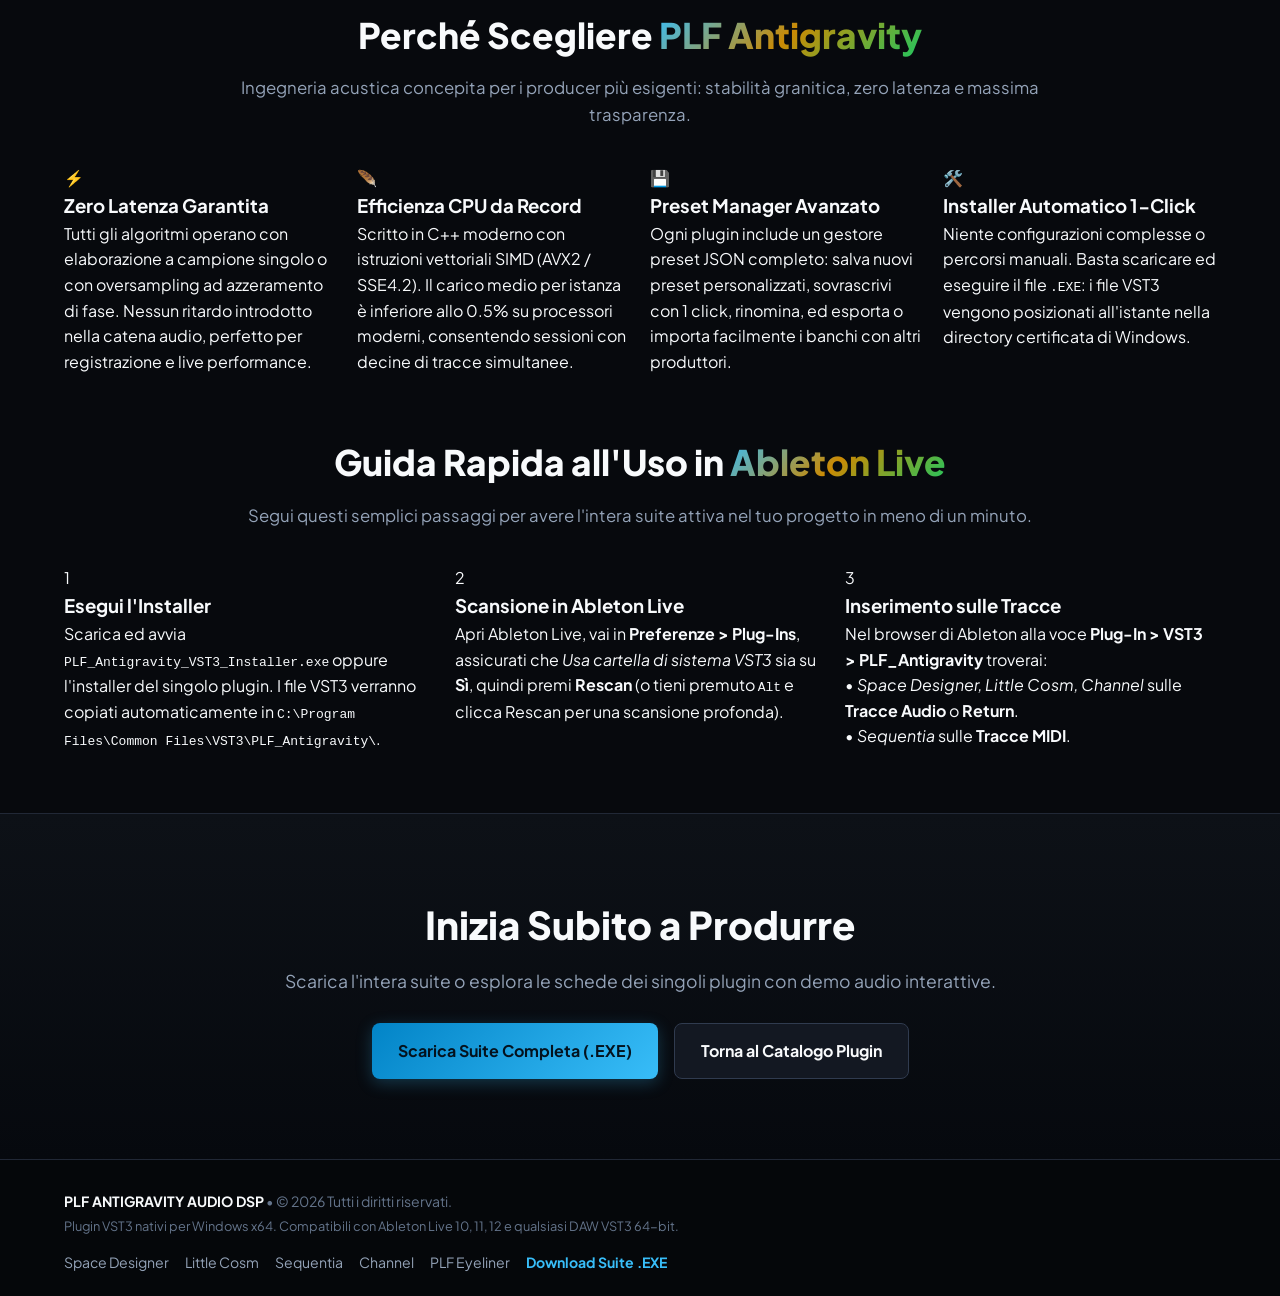
==== commit 7e5f32d7: "Add INSTALLA_PLF_Eyeliner.exe, update Suite installer, remove Weiss mentions and fix font contrast" ====
--- a/index.html
+++ b/index.html
@@ -266,17 +266,17 @@
         <a href="eyeliner.html" class="catalog-card-image">
           <span class="catalog-card-badge" style="color:#27e870; border-color:rgba(39,232,112,0.4);">ALLINEAMENTO DI FASE</span>
           <span class="catalog-card-type">AUDIO FX</span>
-          <img src="plf_eyeliner_gui.png?v=3" alt="PLF Eyeliner v1.0.0 GUI">
+          <img src="plf_eyeliner_gui.png?v=4" alt="PLF Eyeliner v1.0.0 GUI">
         </a>
         <div class="catalog-card-body">
           <a href="eyeliner.html" class="catalog-card-title">PLF Eyeliner v1.0.0</a>
           <div class="catalog-card-subtitle">Multitrack Phase Alignment &amp; Sum Engine</div>
           <p class="catalog-card-desc">
-            Allineamento di fase chirurgico per Ableton Live con architettura Master/Companion in-process. Ispirato all'ergonomia hardware del Weiss DS1-MK3, con transient-matching, interpolatore Hermite sub-sample e auto-polarità.
+            Allineamento di fase chirurgico per Ableton Live con architettura Master/Companion in-process. Con transient-matching, interpolatore Hermite sub-sample e auto-polarità.
           </p>
           <ul class="catalog-card-features">
             <li>⚡ <strong>Cross-Correlazione Istantanea:</strong> Calcolo micro-ritardi al click di ANALYZE</li>
-            <li>🎛️ <strong>Ergonomia Weiss Hardware:</strong> Chassis bianco opaco e display LCD ossidiana</li>
+            <li>🎛️ <strong>Interfaccia Hardware:</strong> Chassis bianco opaco e display LCD ossidiana</li>
             <li>🔄 <strong>A/B &amp; Undo/Redo:</strong> Confronto A/B immediato con LED e cronologia</li>
             <li>🌐 <strong>Report Bilingue ITA/ENG:</strong> Switch rapido di lingua direttamente su display</li>
           </ul>
@@ -285,6 +285,7 @@
               <span>👉 ENTRA NELLA SCHEDA PLUGIN &amp; DETTAGLI</span>
             </a>
             <div class="catalog-card-downloads">
+              <a href="INSTALLA_PLF_Eyeliner.exe" class="btn-download-quick">Scarica .EXE</a>
               <a href="PLF_Eyeliner_vst3_PLF_Antigravity.zip" class="btn-download-quick">Scarica .ZIP</a>
             </div>
           </div>
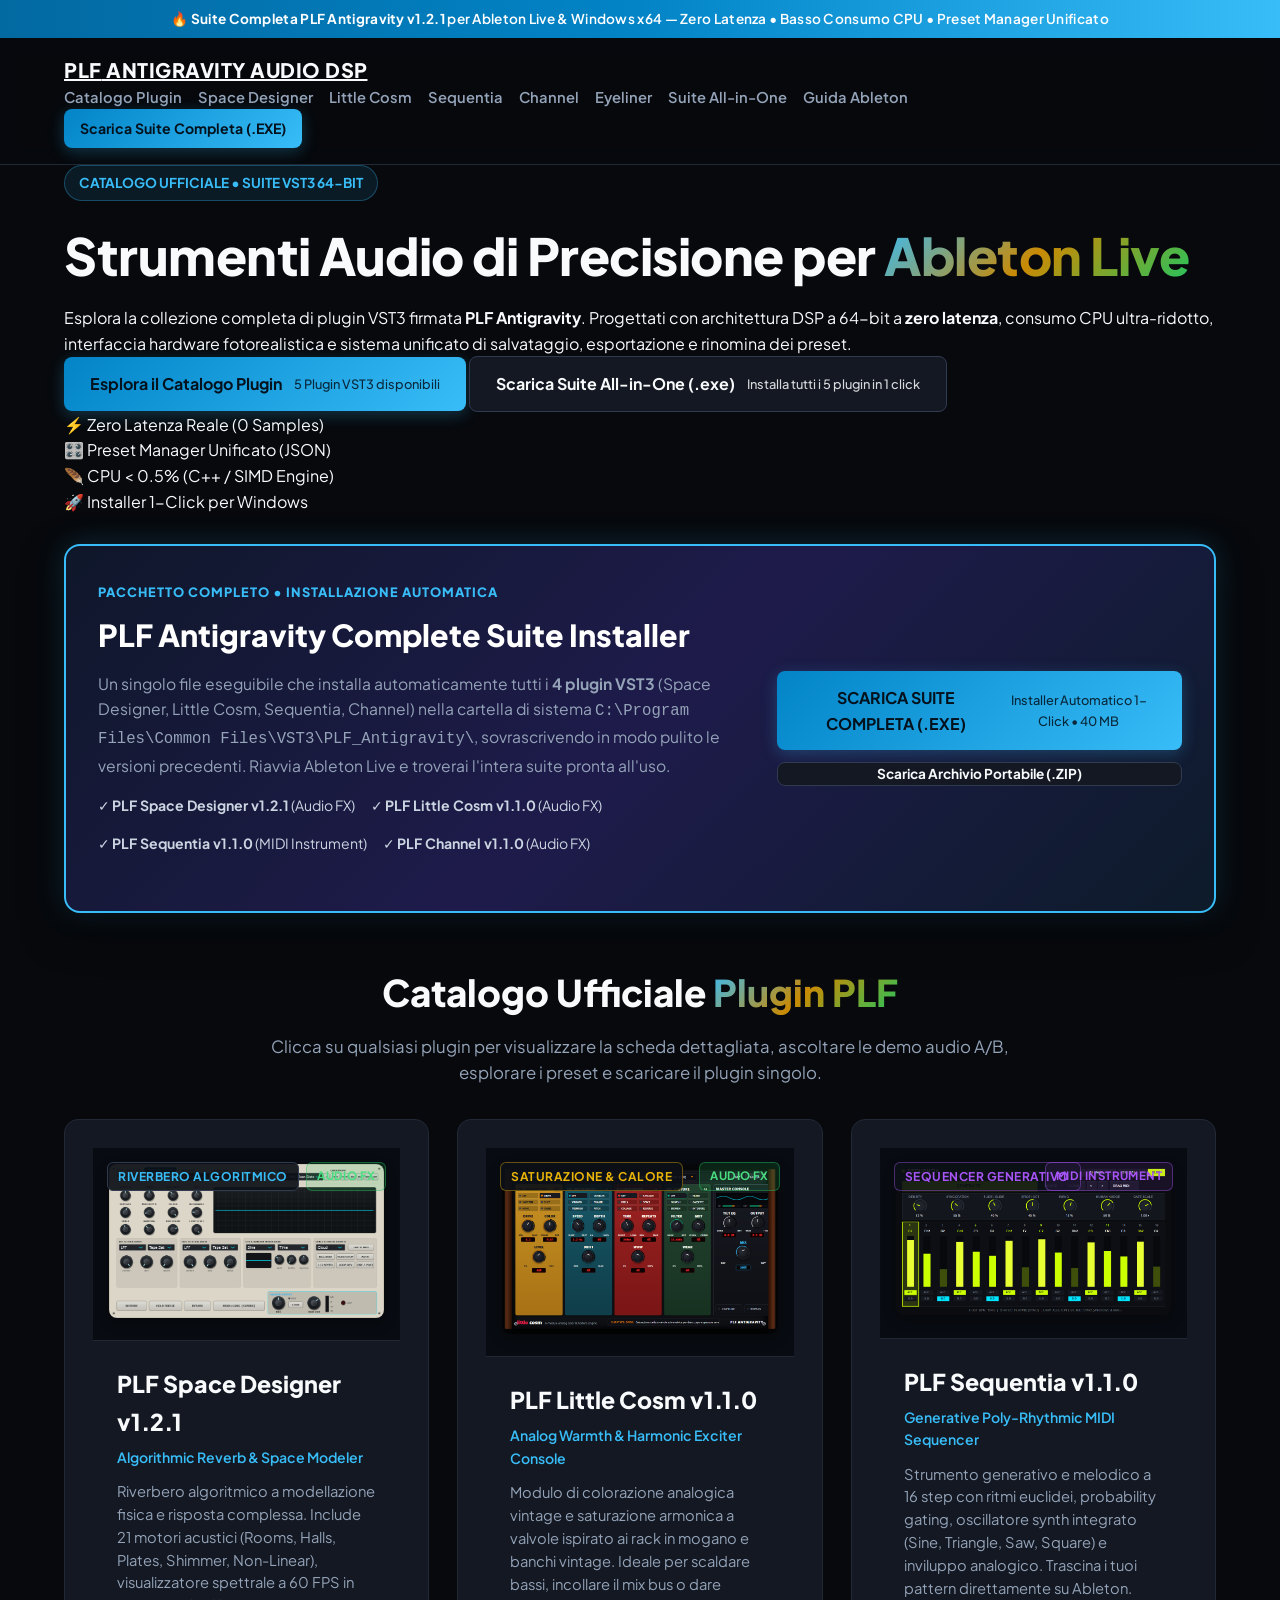
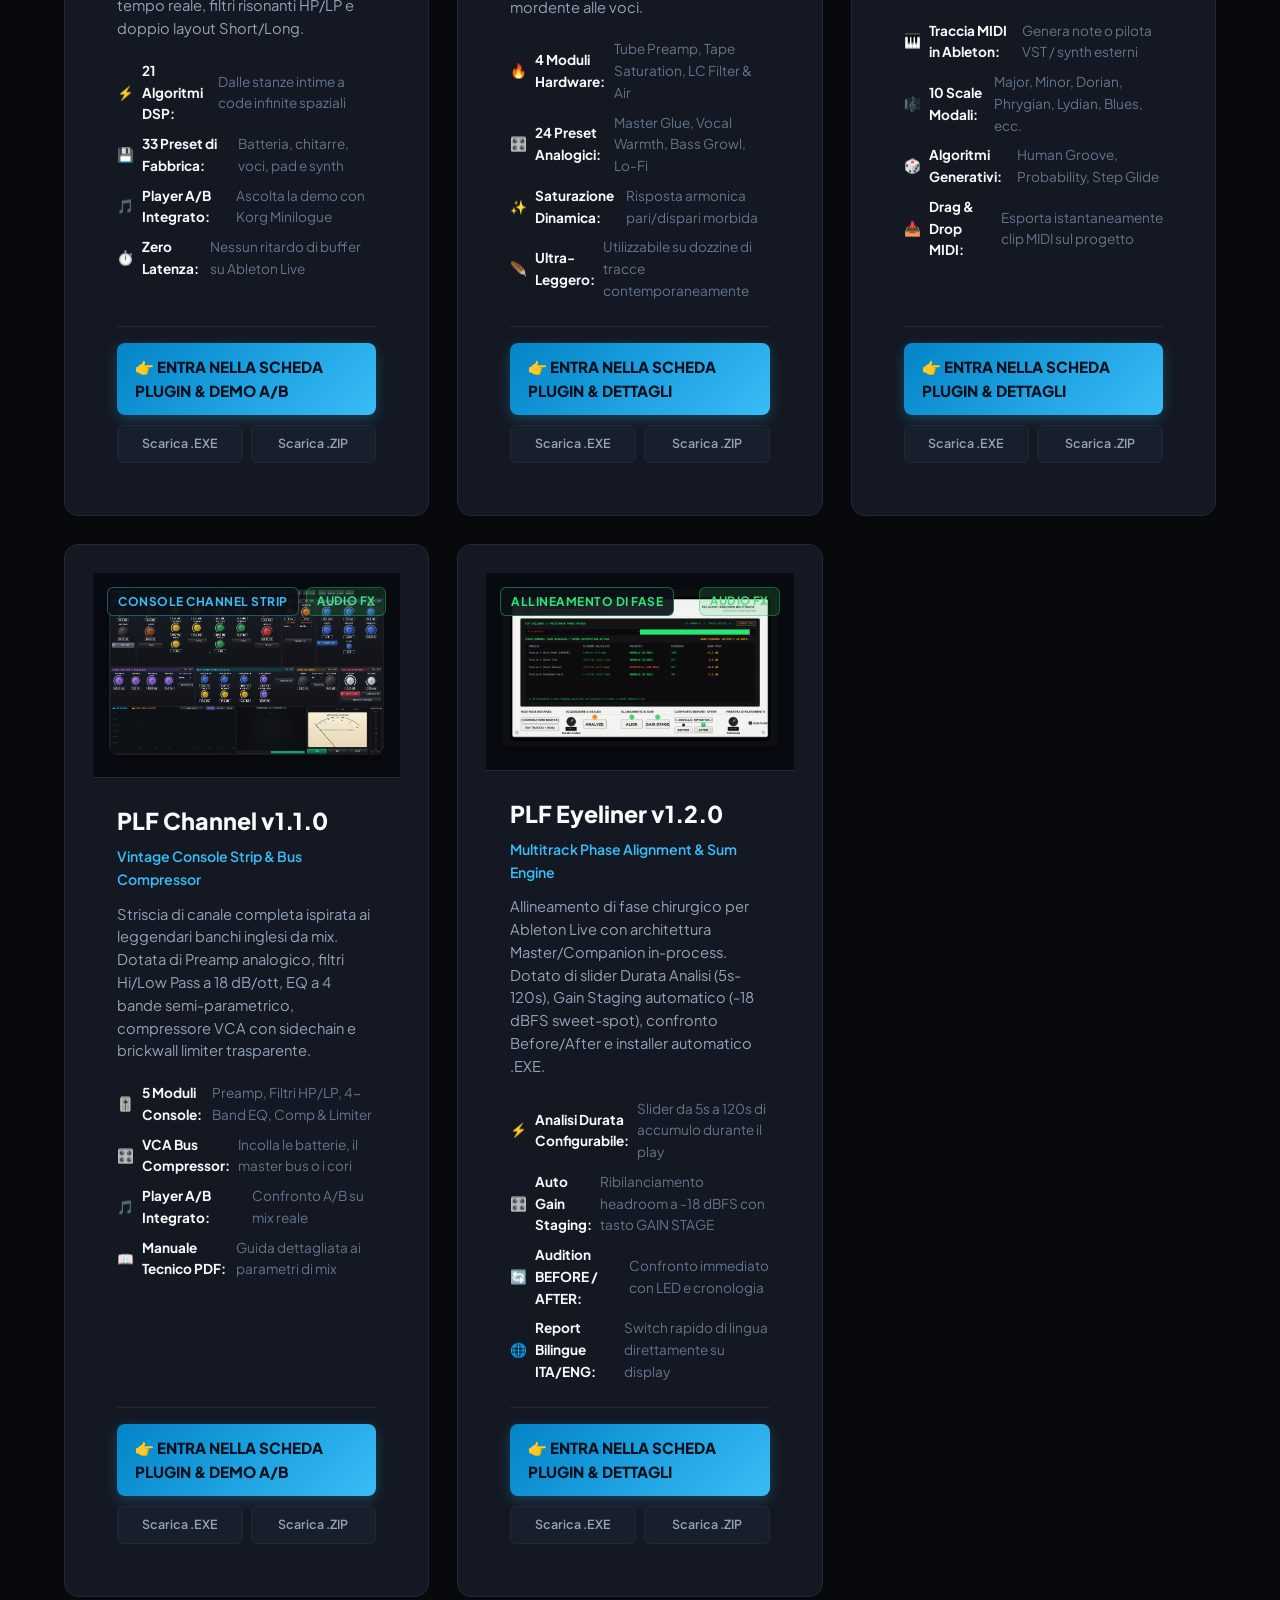
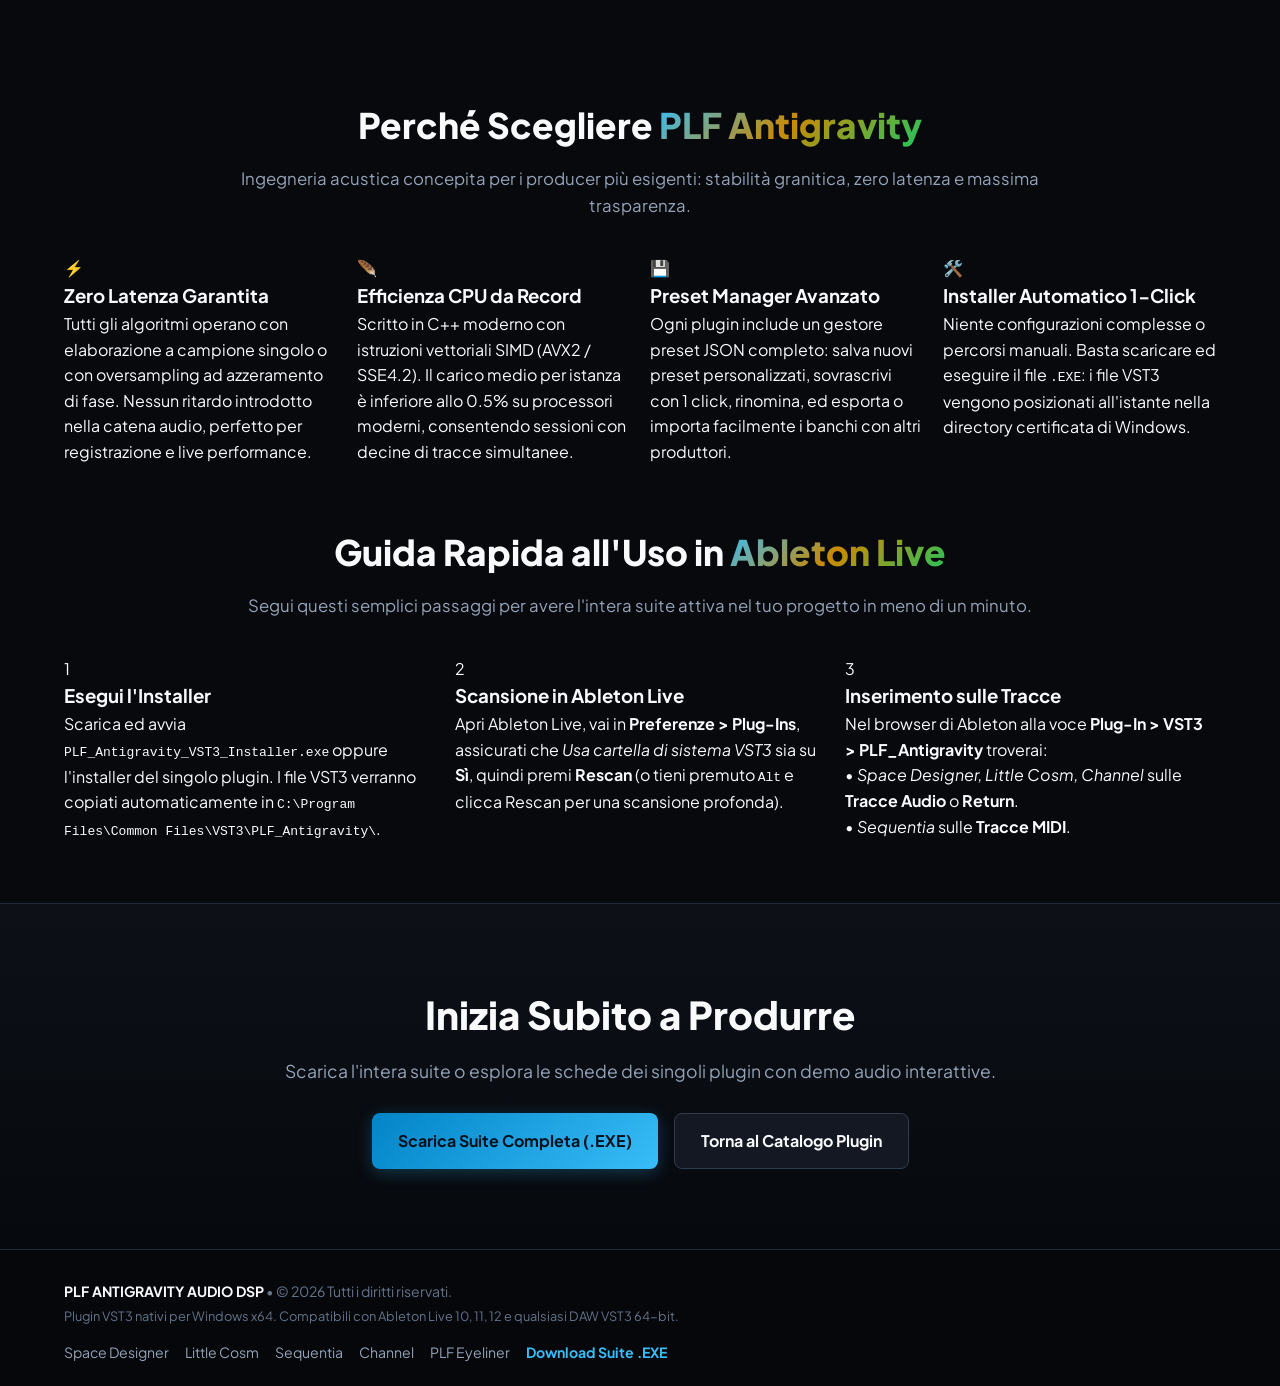
==== commit b369fa30: "PLF Eyeliner v1.2.0: Gain Stage, Duration Slider (5s-120s), high-contrast UI and Before/After auditi" ====
--- a/index.html
+++ b/index.html
@@ -266,18 +266,18 @@
         <a href="eyeliner.html" class="catalog-card-image">
           <span class="catalog-card-badge" style="color:#27e870; border-color:rgba(39,232,112,0.4);">ALLINEAMENTO DI FASE</span>
           <span class="catalog-card-type">AUDIO FX</span>
-          <img src="plf_eyeliner_gui.png?v=4" alt="PLF Eyeliner v1.0.0 GUI">
+          <img src="plf_eyeliner_gui.png?v=5" alt="PLF Eyeliner v1.2.0 GUI">
         </a>
         <div class="catalog-card-body">
-          <a href="eyeliner.html" class="catalog-card-title">PLF Eyeliner v1.0.0</a>
+          <a href="eyeliner.html" class="catalog-card-title">PLF Eyeliner v1.2.0</a>
           <div class="catalog-card-subtitle">Multitrack Phase Alignment &amp; Sum Engine</div>
           <p class="catalog-card-desc">
-            Allineamento di fase chirurgico per Ableton Live con architettura Master/Companion in-process. Con transient-matching, interpolatore Hermite sub-sample e auto-polarità.
+            Allineamento di fase chirurgico per Ableton Live con architettura Master/Companion in-process. Dotato di slider Durata Analisi (5s-120s), Gain Staging automatico (-18 dBFS sweet-spot), confronto Before/After e installer automatico .EXE.
           </p>
           <ul class="catalog-card-features">
-            <li>⚡ <strong>Cross-Correlazione Istantanea:</strong> Calcolo micro-ritardi al click di ANALYZE</li>
-            <li>🎛️ <strong>Interfaccia Hardware:</strong> Chassis bianco opaco e display LCD ossidiana</li>
-            <li>🔄 <strong>A/B &amp; Undo/Redo:</strong> Confronto A/B immediato con LED e cronologia</li>
+            <li>⚡ <strong>Analisi Durata Configurabile:</strong> Slider da 5s a 120s di accumulo durante il play</li>
+            <li>🎛️ <strong>Auto Gain Staging:</strong> Ribilanciamento headroom a -18 dBFS con tasto GAIN STAGE</li>
+            <li>🔄 <strong>Audition BEFORE / AFTER:</strong> Confronto immediato con LED e cronologia</li>
             <li>🌐 <strong>Report Bilingue ITA/ENG:</strong> Switch rapido di lingua direttamente su display</li>
           </ul>
           <div class="catalog-card-footer">
@@ -286,7 +286,7 @@
             </a>
             <div class="catalog-card-downloads">
               <a href="INSTALLA_PLF_Eyeliner.exe" class="btn-download-quick">Scarica .EXE</a>
-              <a href="PLF_Eyeliner_vst3_PLF_Antigravity.zip" class="btn-download-quick">Scarica .ZIP</a>
+              <a href="PLF_Eyeliner_v1.0.0_VST3_Win64.zip" class="btn-download-quick">Scarica .ZIP</a>
             </div>
           </div>
         </div>
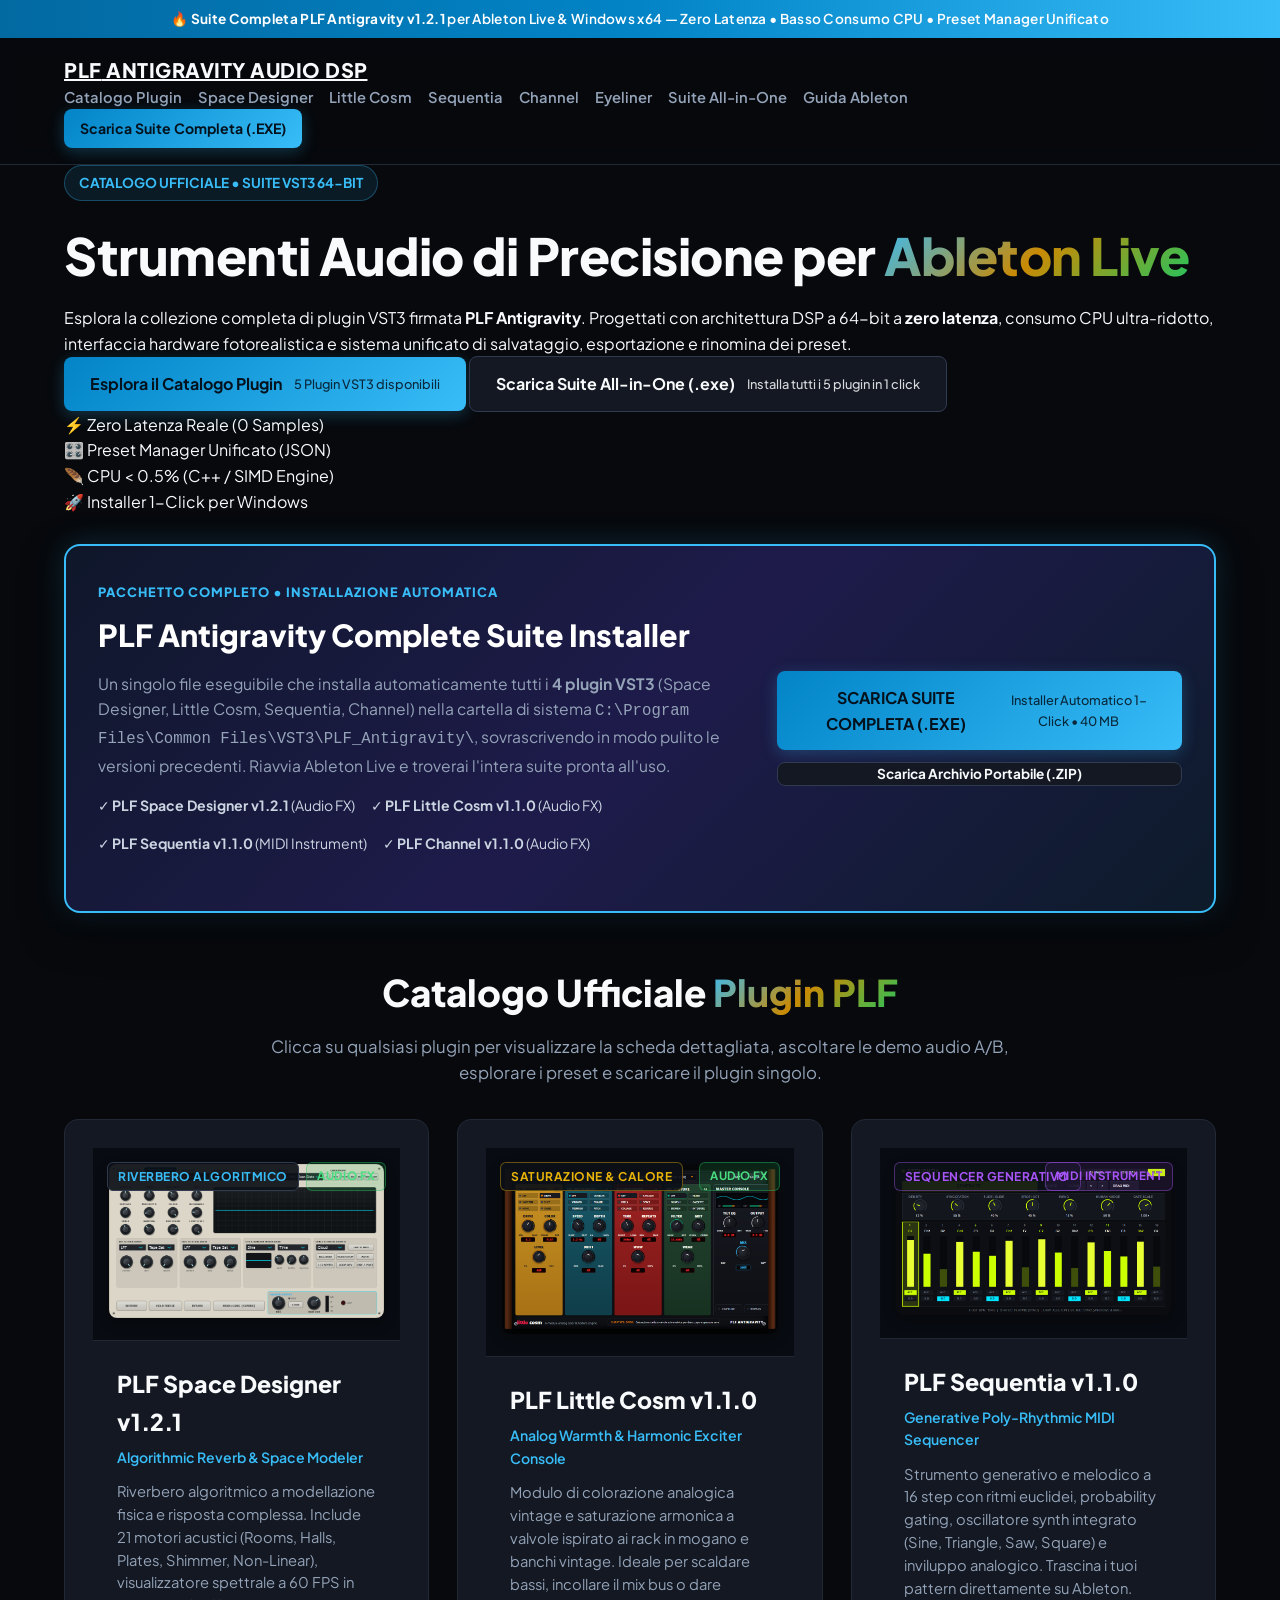
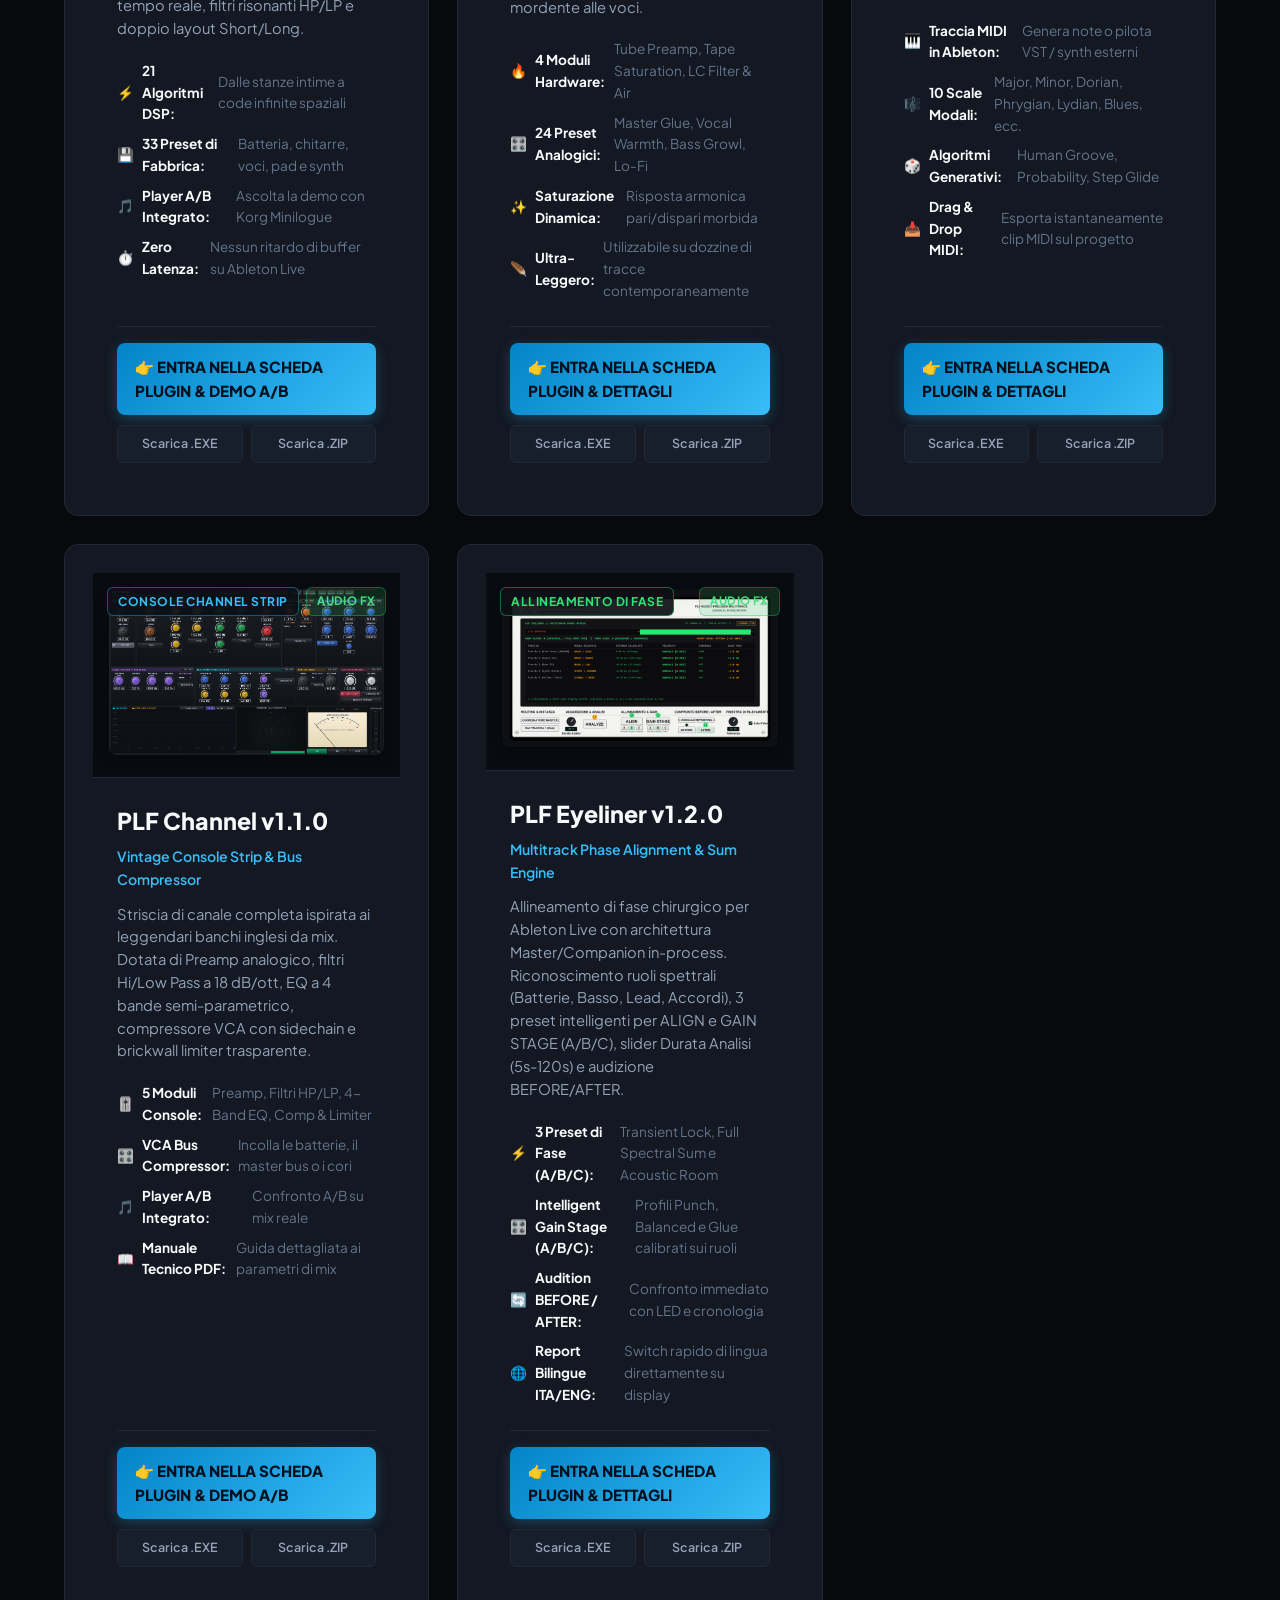
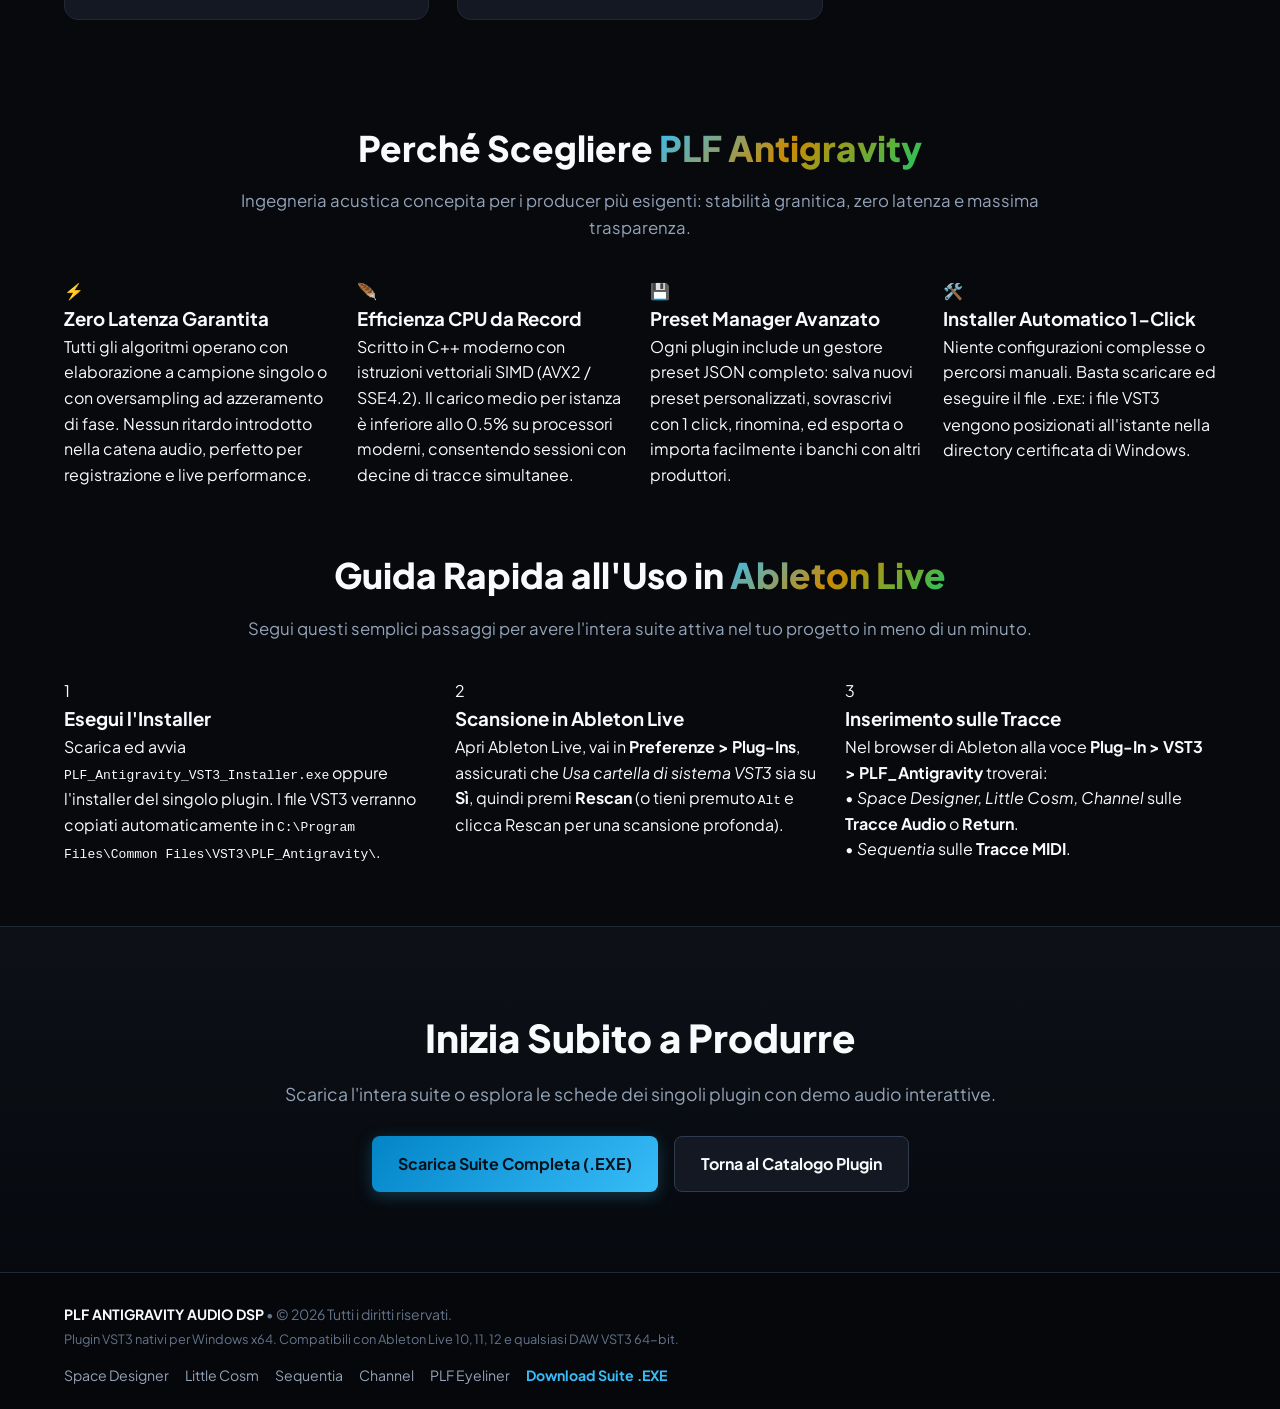
==== commit 8e2ec6ce: "Add 3-Way Presets (A/B/C) for ALIGN and GAIN STAGE, Instrument Role Classifier, recessed dark contra" ====
--- a/index.html
+++ b/index.html
@@ -266,17 +266,17 @@
         <a href="eyeliner.html" class="catalog-card-image">
           <span class="catalog-card-badge" style="color:#27e870; border-color:rgba(39,232,112,0.4);">ALLINEAMENTO DI FASE</span>
           <span class="catalog-card-type">AUDIO FX</span>
-          <img src="plf_eyeliner_gui.png?v=5" alt="PLF Eyeliner v1.2.0 GUI">
+          <img src="plf_eyeliner_gui.png?v=6" alt="PLF Eyeliner v1.2.0 GUI">
         </a>
         <div class="catalog-card-body">
           <a href="eyeliner.html" class="catalog-card-title">PLF Eyeliner v1.2.0</a>
           <div class="catalog-card-subtitle">Multitrack Phase Alignment &amp; Sum Engine</div>
           <p class="catalog-card-desc">
-            Allineamento di fase chirurgico per Ableton Live con architettura Master/Companion in-process. Dotato di slider Durata Analisi (5s-120s), Gain Staging automatico (-18 dBFS sweet-spot), confronto Before/After e installer automatico .EXE.
+            Allineamento di fase chirurgico per Ableton Live con architettura Master/Companion in-process. Riconoscimento ruoli spettrali (Batterie, Basso, Lead, Accordi), 3 preset intelligenti per ALIGN e GAIN STAGE (A/B/C), slider Durata Analisi (5s-120s) e audizione BEFORE/AFTER.
           </p>
           <ul class="catalog-card-features">
-            <li>⚡ <strong>Analisi Durata Configurabile:</strong> Slider da 5s a 120s di accumulo durante il play</li>
-            <li>🎛️ <strong>Auto Gain Staging:</strong> Ribilanciamento headroom a -18 dBFS con tasto GAIN STAGE</li>
+            <li>⚡ <strong>3 Preset di Fase (A/B/C):</strong> Transient Lock, Full Spectral Sum e Acoustic Room</li>
+            <li>🎛️ <strong>Intelligent Gain Stage (A/B/C):</strong> Profili Punch, Balanced e Glue calibrati sui ruoli</li>
             <li>🔄 <strong>Audition BEFORE / AFTER:</strong> Confronto immediato con LED e cronologia</li>
             <li>🌐 <strong>Report Bilingue ITA/ENG:</strong> Switch rapido di lingua direttamente su display</li>
           </ul>
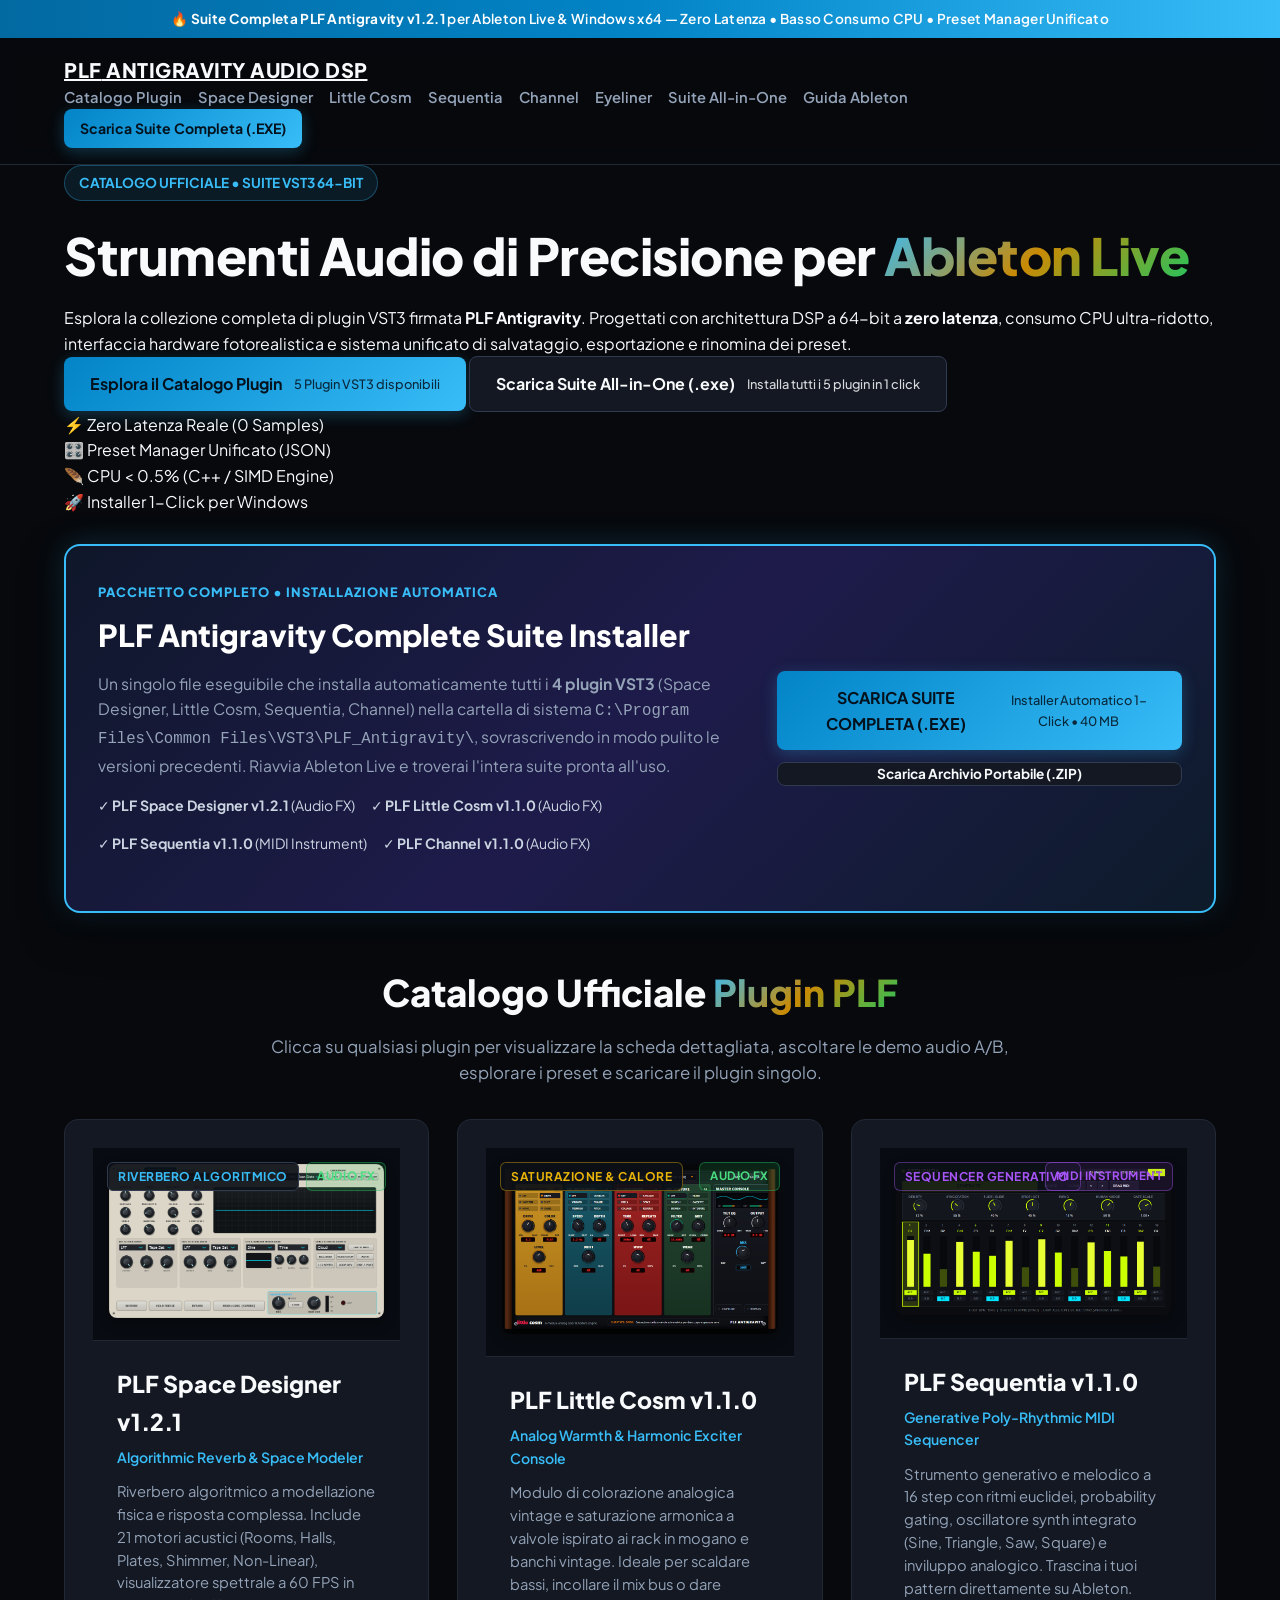
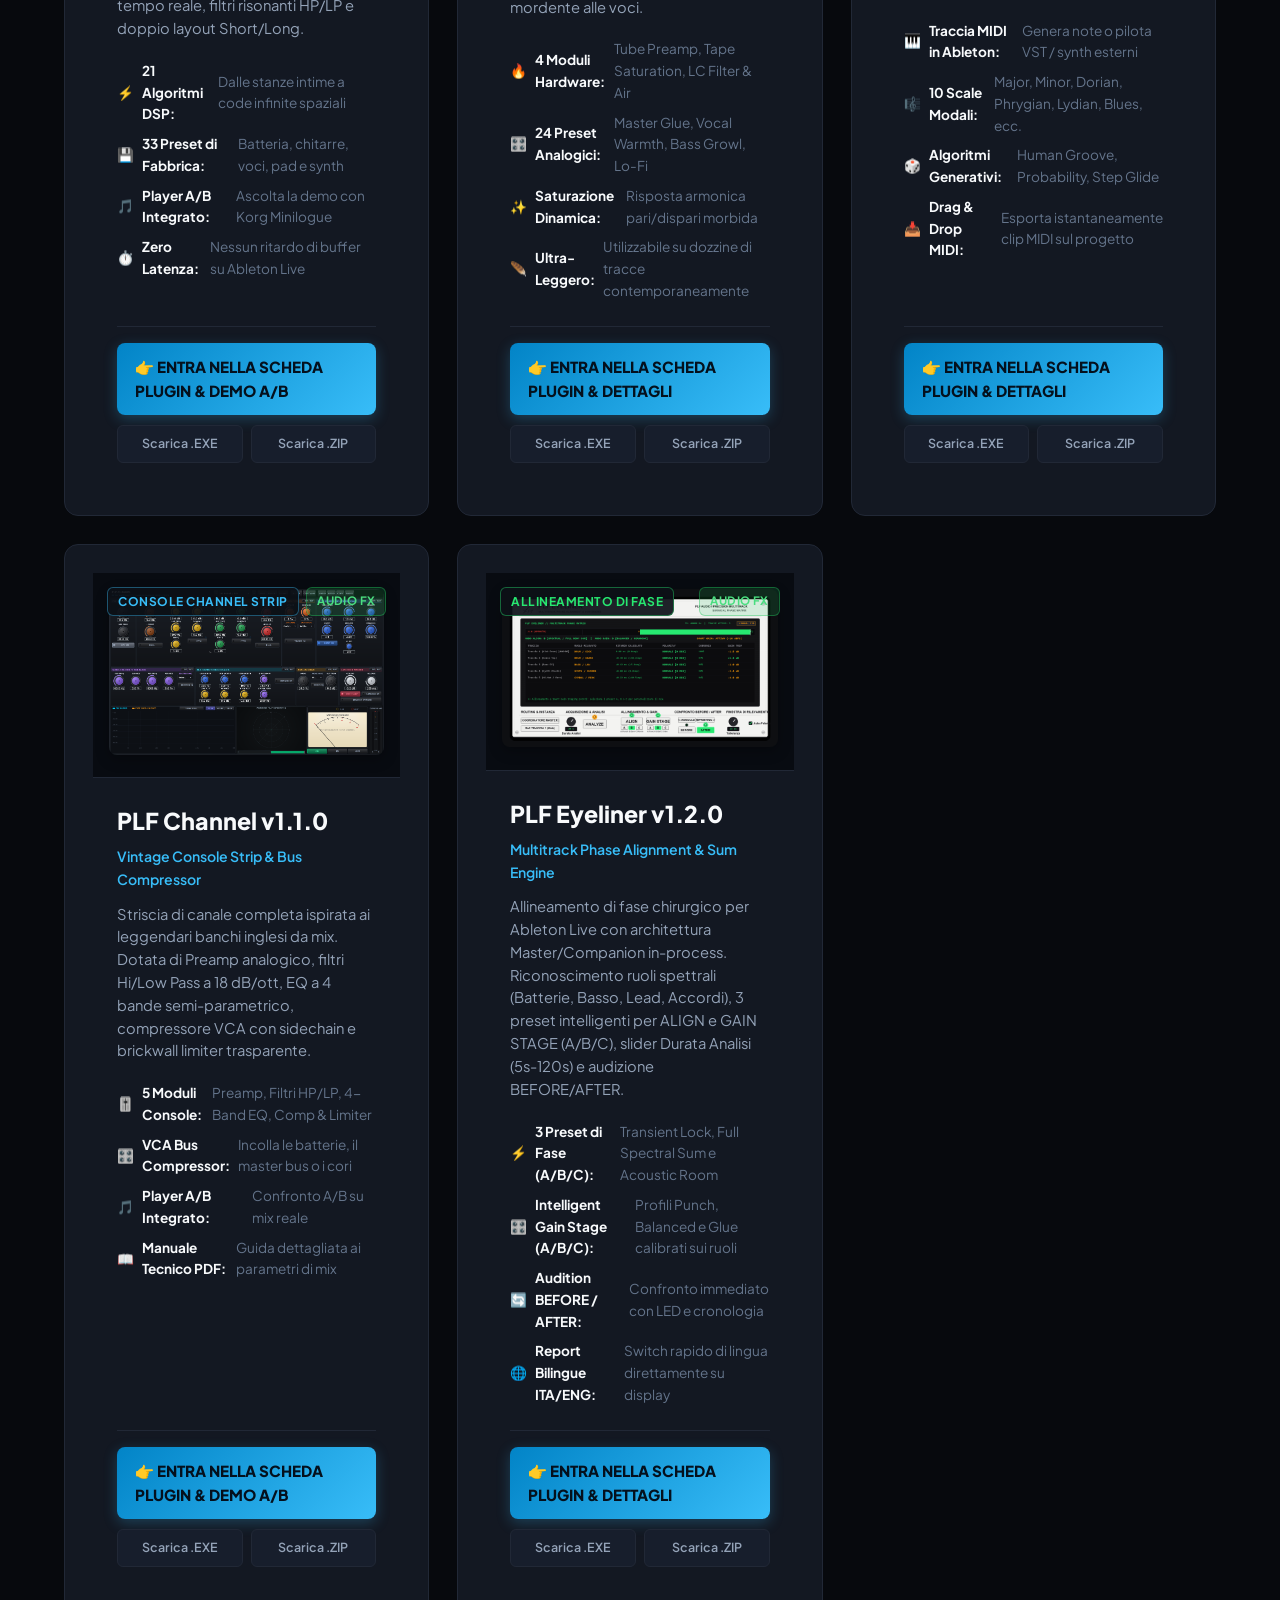
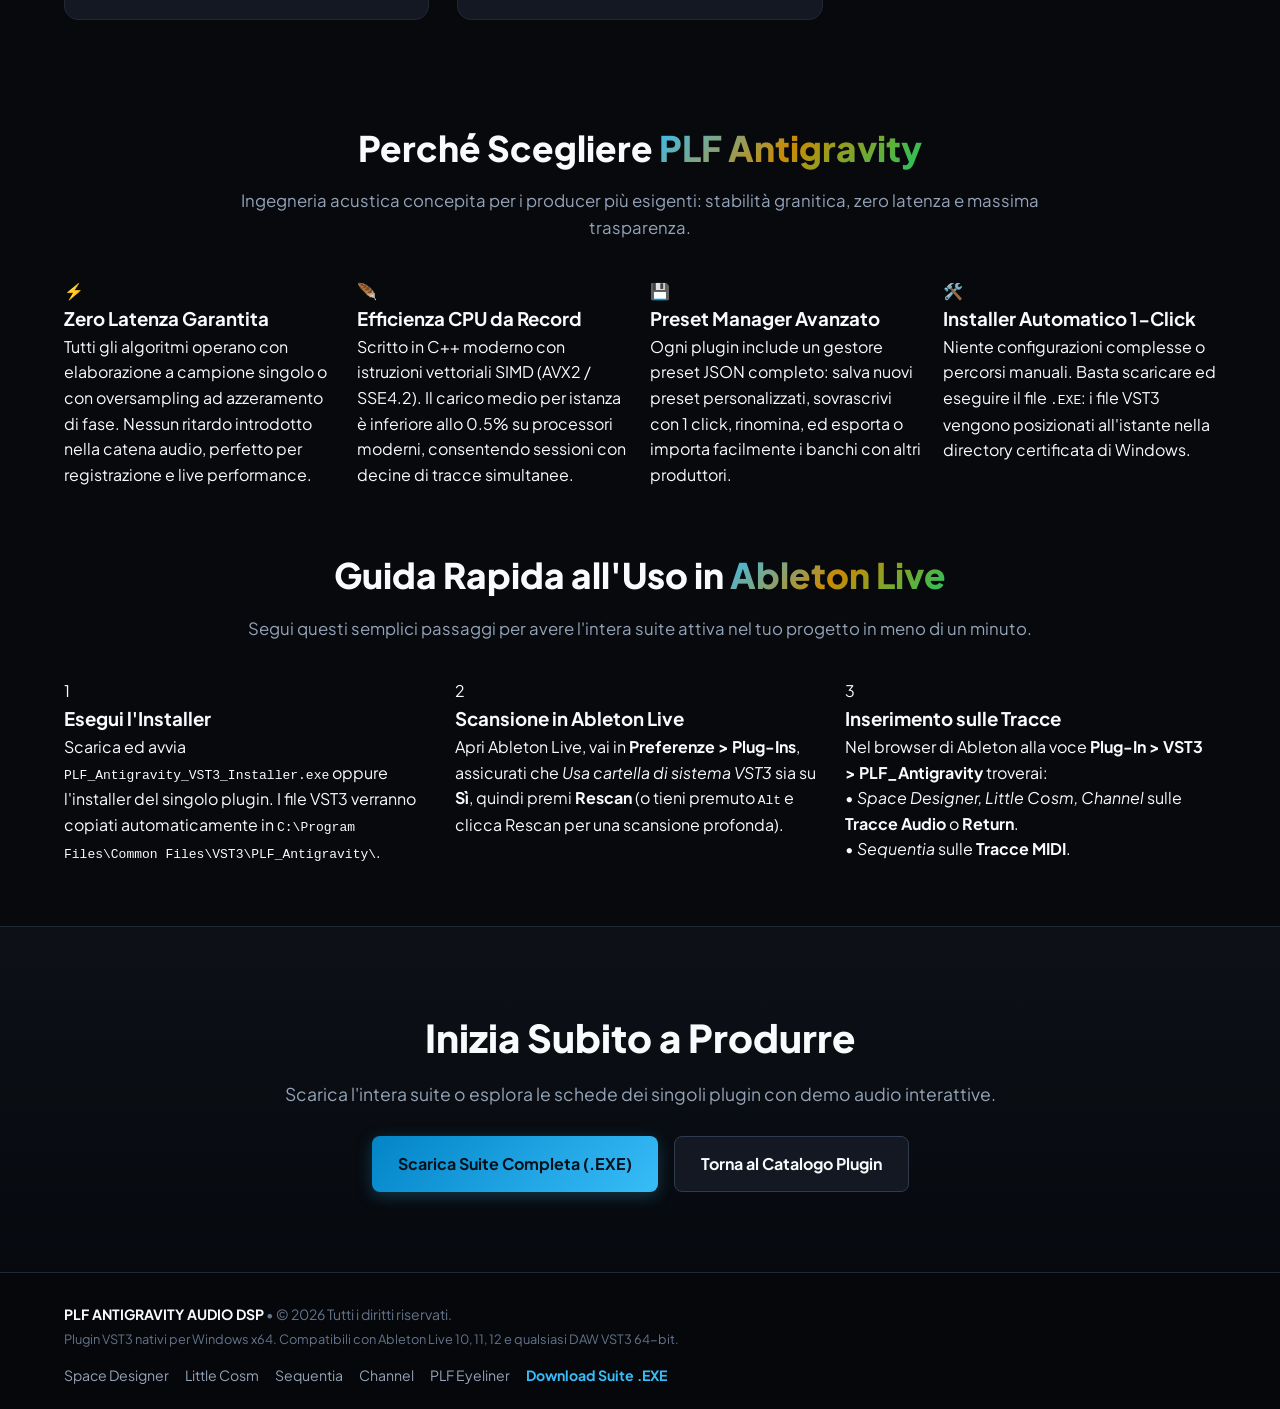
==== commit e51153ec: "Fix causal phase delay alignment, auto companion indexing, resizable GUI, glowing active mode button" ====
--- a/index.html
+++ b/index.html
@@ -266,7 +266,7 @@
         <a href="eyeliner.html" class="catalog-card-image">
           <span class="catalog-card-badge" style="color:#27e870; border-color:rgba(39,232,112,0.4);">ALLINEAMENTO DI FASE</span>
           <span class="catalog-card-type">AUDIO FX</span>
-          <img src="plf_eyeliner_gui.png?v=6" alt="PLF Eyeliner v1.2.0 GUI">
+          <img src="plf_eyeliner_gui.png?v=7" alt="PLF Eyeliner v1.2.0 GUI">
         </a>
         <div class="catalog-card-body">
           <a href="eyeliner.html" class="catalog-card-title">PLF Eyeliner v1.2.0</a>
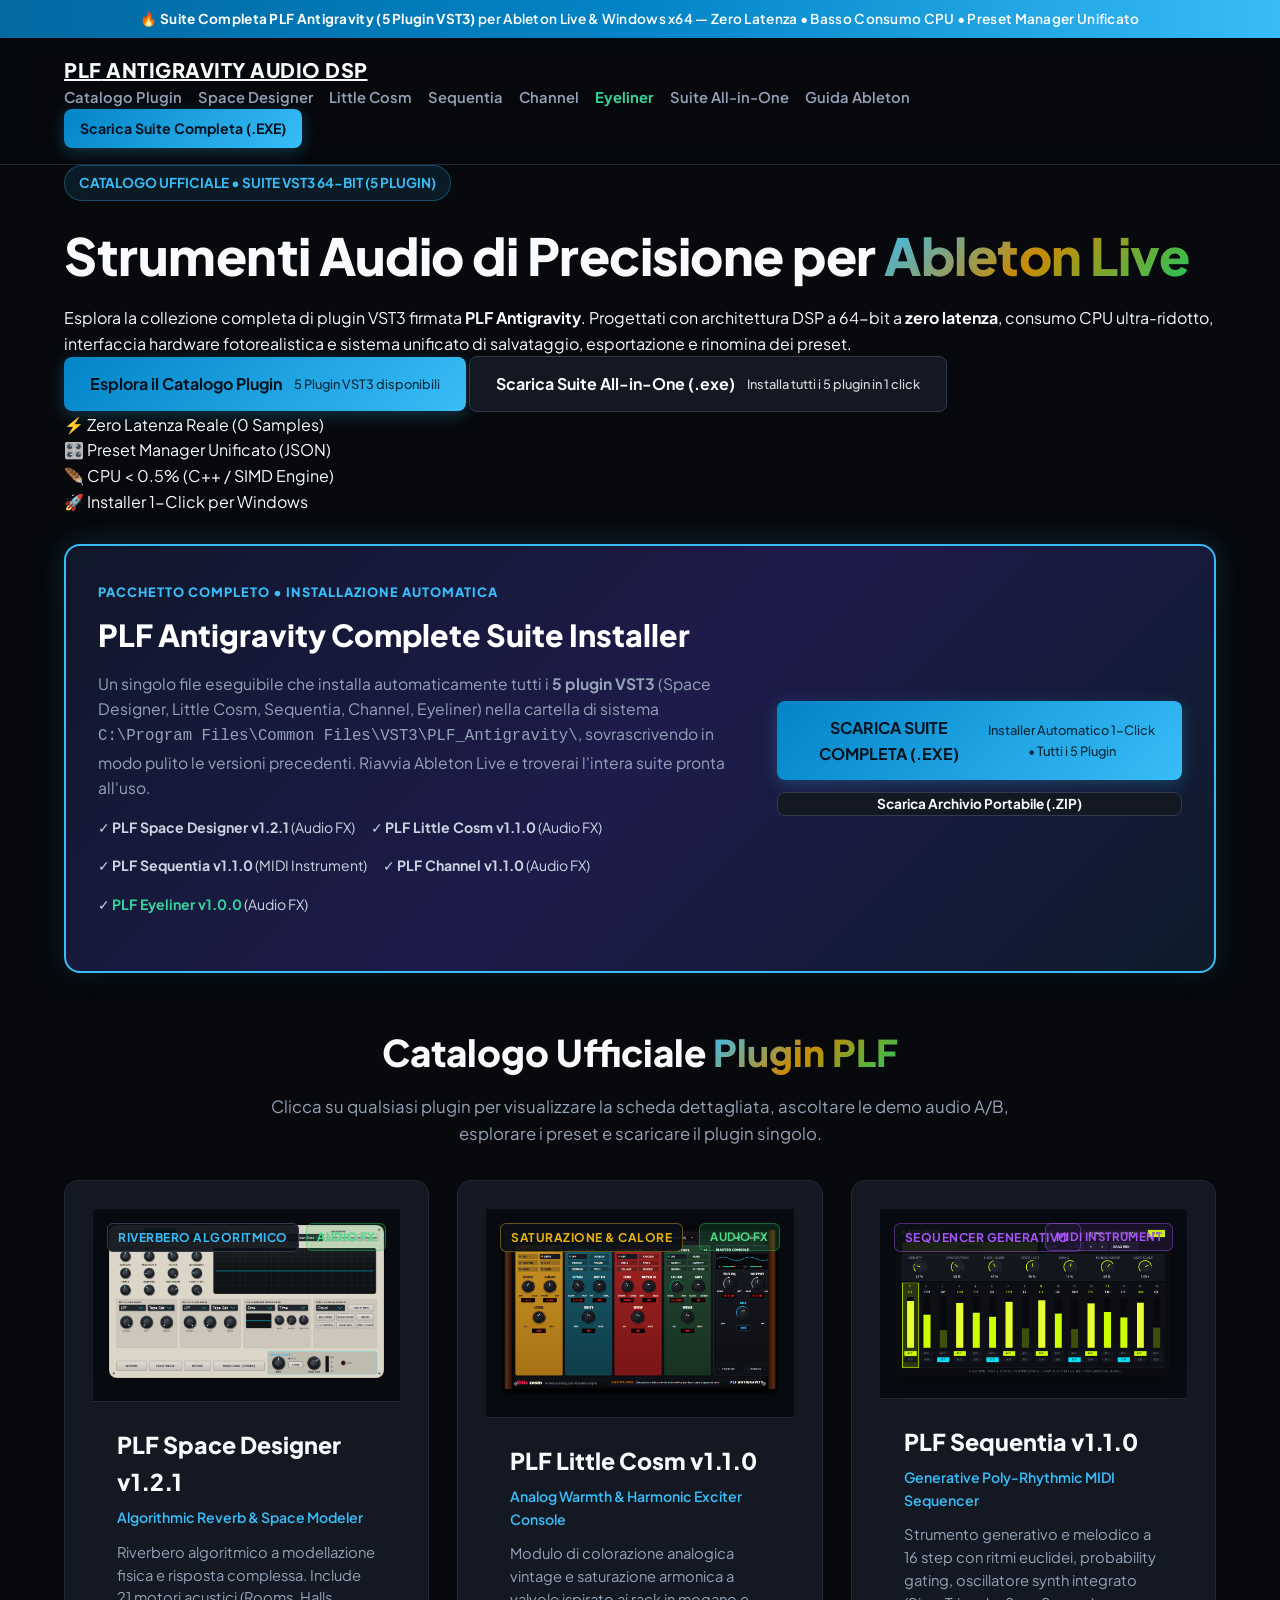
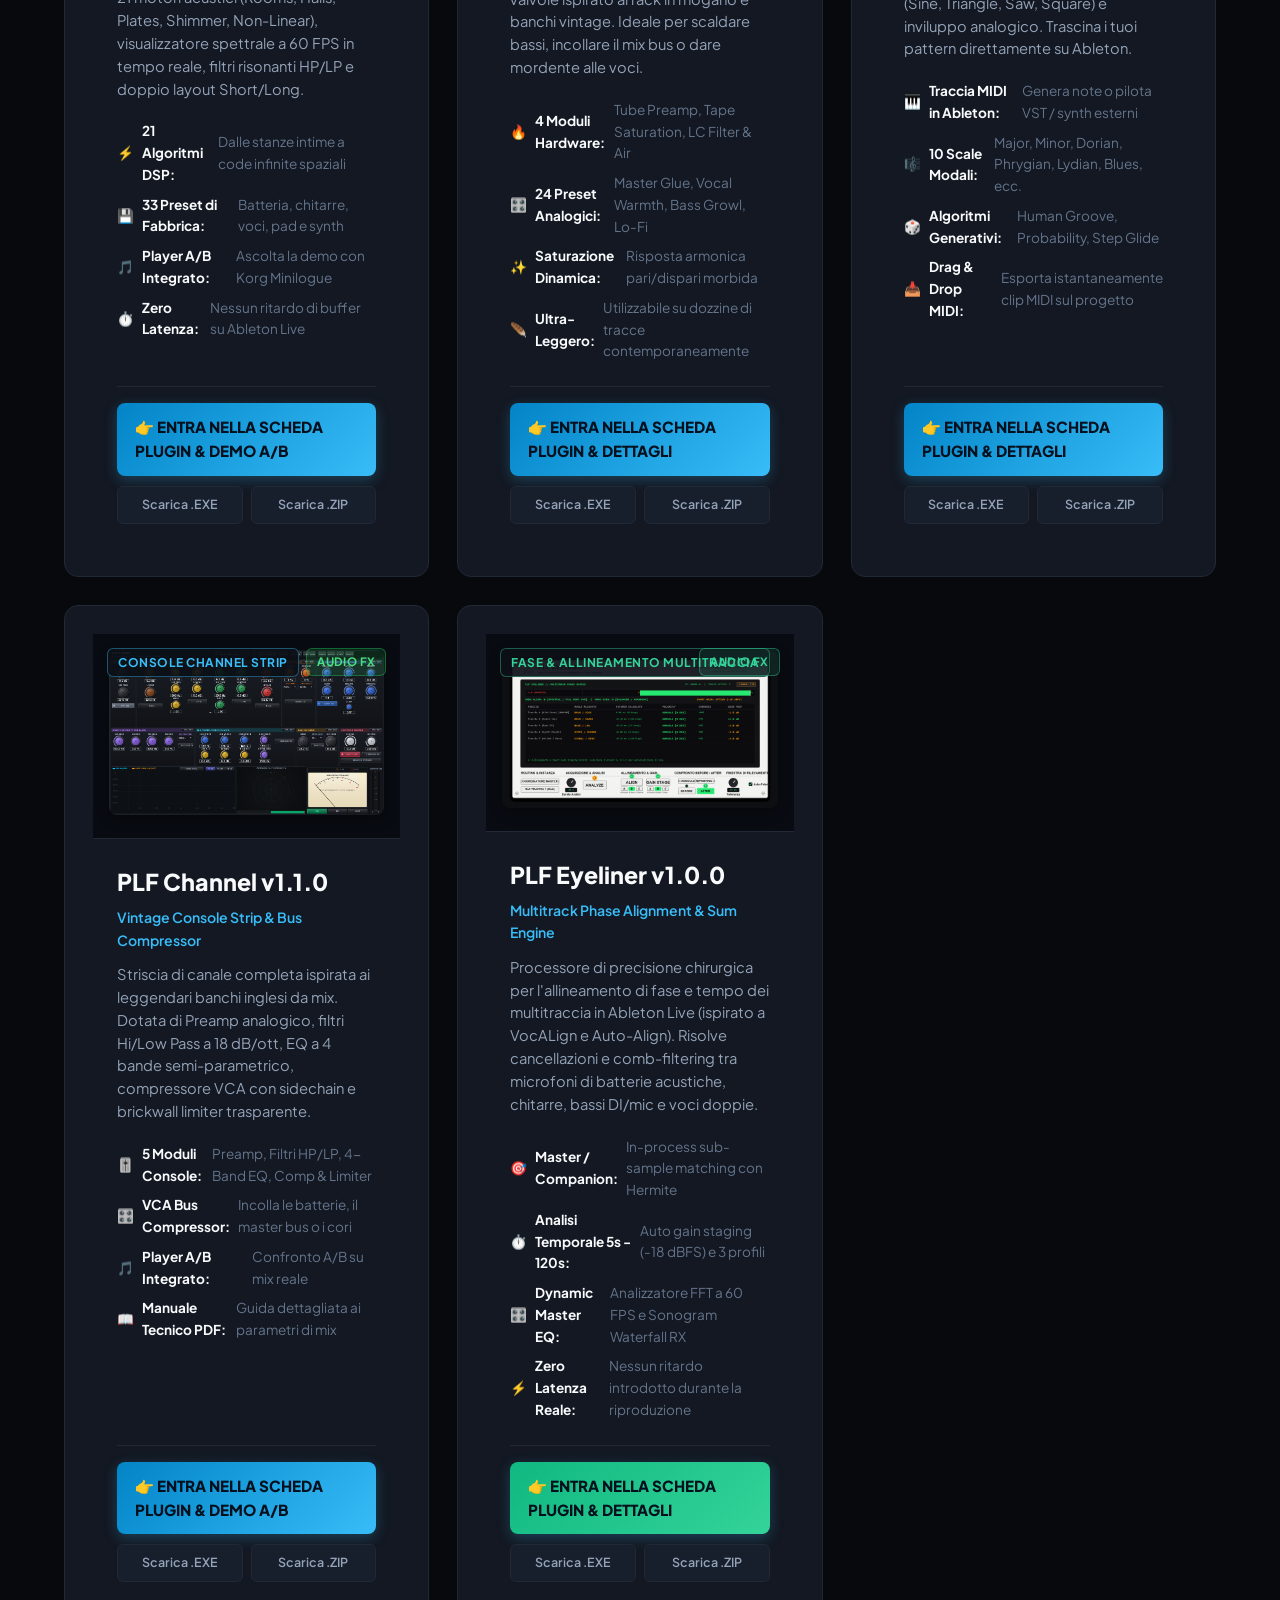
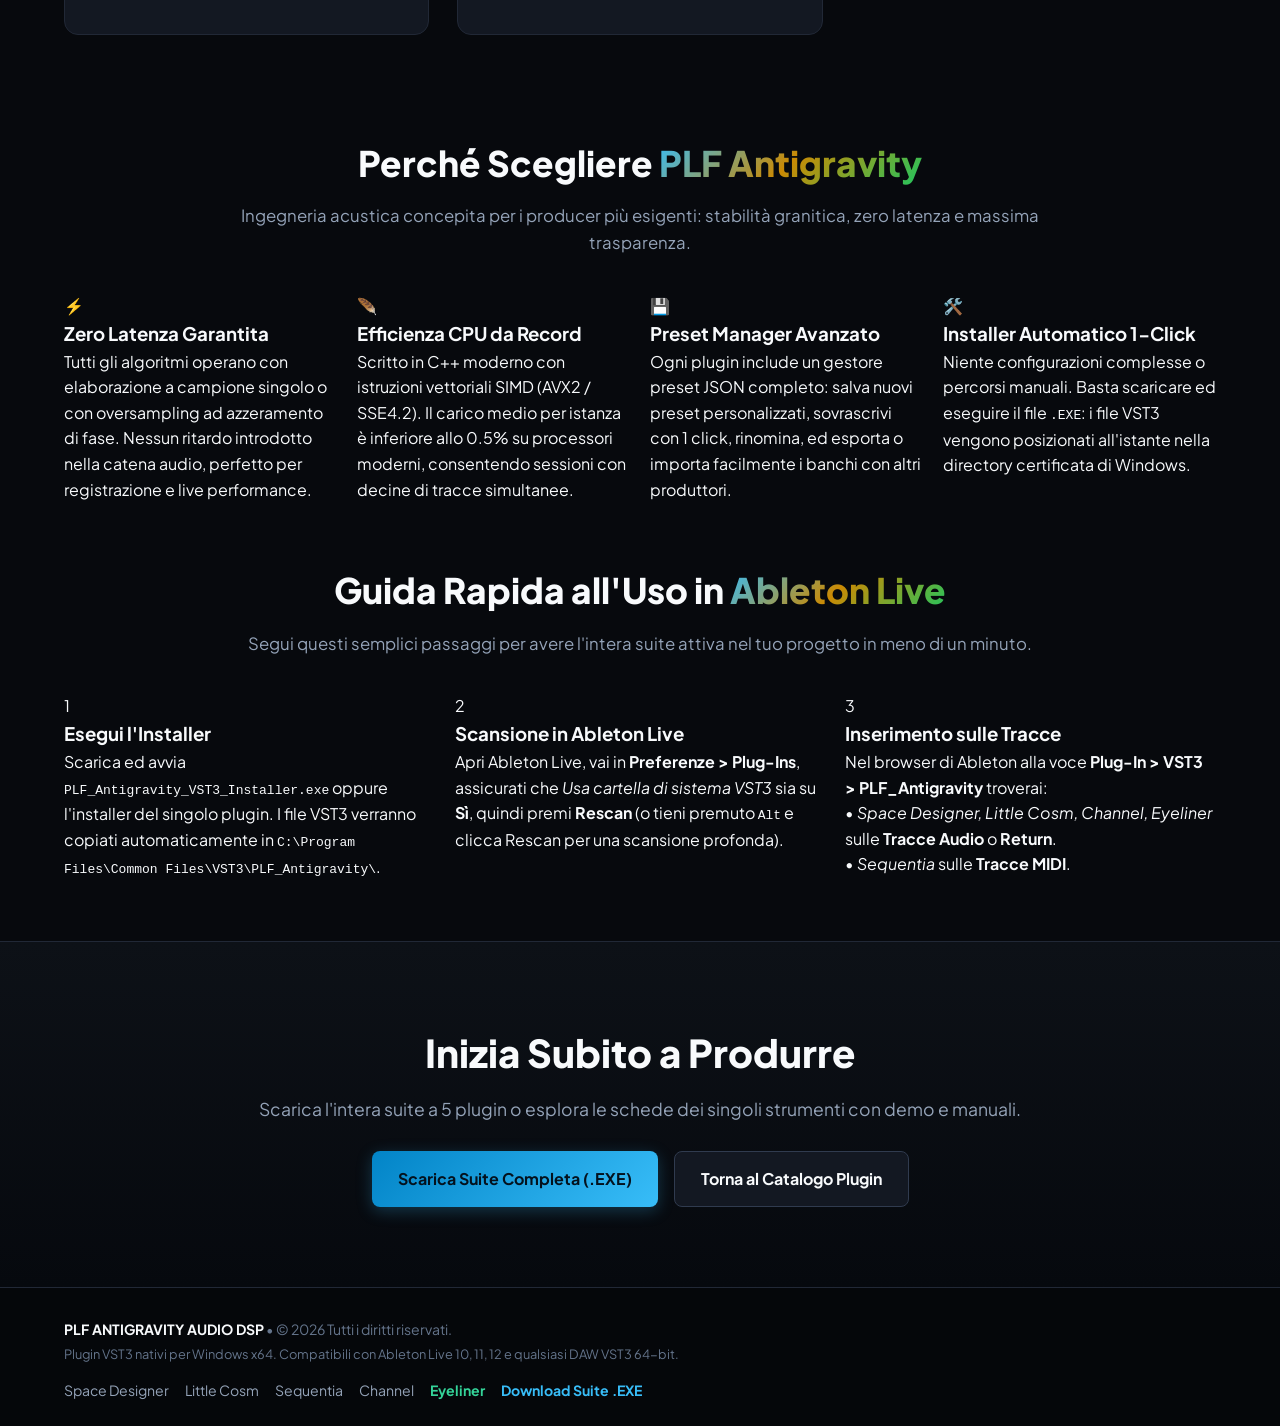
==== commit 186b9f4c: "Add PLF Eyeliner v1.0.0 to 5-plugin Suite Hub, update dedicated pages, and package complete suite zi" ====
--- a/index.html
+++ b/index.html
@@ -4,20 +4,20 @@
   <meta charset="UTF-8">
   <meta name="viewport" content="width=device-width, initial-scale=1.0">
   <title>PLF Antigravity — Catalogo Ufficiale Plugin VST3 per Ableton Live</title>
-  <meta name="description" content="Catalogo ufficiale dei plugin VST3 PLF Antigravity per Ableton Live e Windows x64. PLF Space Designer, PLF Little Cosm, PLF Sequentia e PLF Channel. Zero latenza, basso consumo CPU e Preset Manager integrato.">
-  <meta name="keywords" content="PLF Antigravity, PLF Space Designer, PLF Little Cosm, PLF Sequentia, PLF Channel, Ableton Live, VST3, download plugin ableton, riverbero vst3, saturatore vst3, sequencer vst3, channel strip vst3">
+  <meta name="description" content="Catalogo ufficiale dei plugin VST3 PLF Antigravity per Ableton Live e Windows x64. PLF Space Designer, PLF Little Cosm, PLF Sequentia, PLF Channel e PLF Eyeliner. Zero latenza, basso consumo CPU e Preset Manager integrato.">
+  <meta name="keywords" content="PLF Antigravity, PLF Space Designer, PLF Little Cosm, PLF Sequentia, PLF Channel, PLF Eyeliner, Ableton Live, VST3, download plugin ableton, riverbero vst3, saturatore vst3, sequencer vst3, channel strip vst3, phase alignment vst3">
   
   <link rel="preconnect" href="https://fonts.googleapis.com">
   <link rel="preconnect" href="https://fonts.gstatic.com" crossorigin>
   <link href="https://fonts.googleapis.com/css2?family=JetBrains+Mono:wght@400;500;700&family=Plus+Jakarta+Sans:wght@400;500;600;700;800&display=swap" rel="stylesheet">
   
-  <link rel="stylesheet" href="style.css?v=2">
+  <link rel="stylesheet" href="style.css">
 </head>
 <body>
 
   <!-- Top Announcement Bar -->
   <div class="announcement-bar">
-    🔥 <strong>Suite Completa PLF Antigravity v1.2.1</strong> per Ableton Live & Windows x64 &mdash; Zero Latenza &bull; Basso Consumo CPU &bull; Preset Manager Unificato
+    🔥 <strong>Suite Completa PLF Antigravity (5 Plugin VST3)</strong> per Ableton Live &amp; Windows x64 &mdash; Zero Latenza &bull; Basso Consumo CPU &bull; Preset Manager Unificato
   </div>
 
   <!-- Navigation Bar -->
@@ -34,7 +34,7 @@
         <a href="little-cosm.html" class="nav-link">Little Cosm</a>
         <a href="sequentia.html" class="nav-link">Sequentia</a>
         <a href="channel.html" class="nav-link">Channel</a>
-        <a href="eyeliner.html" class="nav-link">Eyeliner</a>
+        <a href="eyeliner.html" class="nav-link" style="color:#34d399; font-weight:700;">Eyeliner</a>
         <a href="#suite-installer" class="nav-link">Suite All-in-One</a>
         <a href="#ableton-guide" class="nav-link">Guida Ableton</a>
       </nav>
@@ -51,7 +51,7 @@
   <section class="hero">
     <div class="container">
       <div class="hero-content">
-        <div class="hero-badge">CATALOGO UFFICIALE &bull; SUITE VST3 64-BIT</div>
+        <div class="hero-badge">CATALOGO UFFICIALE &bull; SUITE VST3 64-BIT (5 PLUGIN)</div>
         <h1 class="hero-title">
           Strumenti Audio di Precisione per <span class="gradient-text">Ableton Live</span>
         </h1>
@@ -103,19 +103,20 @@
           PLF Antigravity Complete Suite Installer
         </h2>
         <p style="color:#94a3b8; font-size:0.98rem; line-height:1.6; margin-bottom:16px;">
-          Un singolo file eseguibile che installa automaticamente tutti i <strong>4 plugin VST3</strong> (Space Designer, Little Cosm, Sequentia, Channel) nella cartella di sistema <code>C:\Program Files\Common Files\VST3\PLF_Antigravity\</code>, sovrascrivendo in modo pulito le versioni precedenti. Riavvia Ableton Live e troverai l'intera suite pronta all'uso.
+          Un singolo file eseguibile che installa automaticamente tutti i <strong>5 plugin VST3</strong> (Space Designer, Little Cosm, Sequentia, Channel, Eyeliner) nella cartella di sistema <code>C:\Program Files\Common Files\VST3\PLF_Antigravity\</code>, sovrascrivendo in modo pulito le versioni precedenti. Riavvia Ableton Live e troverai l'intera suite pronta all'uso.
         </p>
         <ul style="list-style:none; padding:0; margin:0 0 20px 0; font-size:0.88rem; color:#cbd5e1; display:flex; flex-wrap:wrap; gap:16px;">
           <li>✓ <strong>PLF Space Designer v1.2.1</strong> (Audio FX)</li>
           <li>✓ <strong>PLF Little Cosm v1.1.0</strong> (Audio FX)</li>
           <li>✓ <strong>PLF Sequentia v1.1.0</strong> (MIDI Instrument)</li>
           <li>✓ <strong>PLF Channel v1.1.0</strong> (Audio FX)</li>
+          <li>✓ <strong style="color:#34d399;">PLF Eyeliner v1.0.0</strong> (Audio FX)</li>
         </ul>
       </div>
       <div style="display:flex; flex-direction:column; gap:12px; justify-content:center;">
         <a href="PLF_Antigravity_VST3_Installer.exe" class="btn btn-primary btn-lg" style="text-align:center;">
           <span>SCARICA SUITE COMPLETA (.EXE)</span>
-          <span class="btn-subtext">Installer Automatico 1-Click &bull; 40 MB</span>
+          <span class="btn-subtext">Installer Automatico 1-Click &bull; Tutti i 5 Plugin</span>
         </a>
         <a href="PLF_Antigravity_Suite_v1.0.0_Win64.zip" class="btn btn-secondary" style="text-align:center; font-size:0.85rem;">
           Scarica Archivio Portabile (.ZIP)
@@ -146,7 +147,7 @@
         </a>
         <div class="catalog-card-body">
           <a href="space-designer.html" class="catalog-card-title">PLF Space Designer v1.2.1</a>
-          <div class="catalog-card-subtitle">Algorithmic Reverb & Space Modeler</div>
+          <div class="catalog-card-subtitle">Algorithmic Reverb &amp; Space Modeler</div>
           <p class="catalog-card-desc">
             Riverbero algoritmico a modellazione fisica e risposta complessa. Include 21 motori acustici (Rooms, Halls, Plates, Shimmer, Non-Linear), visualizzatore spettrale a 60 FPS in tempo reale, filtri risonanti HP/LP e doppio layout Short/Long.
           </p>
@@ -158,7 +159,7 @@
           </ul>
           <div class="catalog-card-footer">
             <a href="space-designer.html" class="btn-view-plugin">
-              <span>👉 ENTRA NELLA SCHEDA PLUGIN & DEMO A/B</span>
+              <span>👉 ENTRA NELLA SCHEDA PLUGIN &amp; DEMO A/B</span>
             </a>
             <div class="catalog-card-downloads">
               <a href="INSTALLA_PLF_Space_Designer.exe" class="btn-download-quick">Scarica .EXE</a>
@@ -171,25 +172,25 @@
       <!-- CARD 2: PLF LITTLE COSM -->
       <article class="catalog-card">
         <a href="little-cosm.html" class="catalog-card-image">
-          <span class="catalog-card-badge" style="color:#eab308; border-color:rgba(234,179,8,0.4);">SATURAZIONE & CALORE</span>
+          <span class="catalog-card-badge" style="color:#eab308; border-color:rgba(234,179,8,0.4);">SATURAZIONE &amp; CALORE</span>
           <span class="catalog-card-type">AUDIO FX</span>
           <img src="plf_little_cosm_gui.png" alt="PLF Little Cosm v1.1.0 GUI">
         </a>
         <div class="catalog-card-body">
           <a href="little-cosm.html" class="catalog-card-title">PLF Little Cosm v1.1.0</a>
-          <div class="catalog-card-subtitle">Analog Warmth & Harmonic Exciter Console</div>
+          <div class="catalog-card-subtitle">Analog Warmth &amp; Harmonic Exciter Console</div>
           <p class="catalog-card-desc">
             Modulo di colorazione analogica vintage e saturazione armonica a valvole ispirato ai rack in mogano e banchi vintage. Ideale per scaldare bassi, incollare il mix bus o dare mordente alle voci.
           </p>
           <ul class="catalog-card-features">
-            <li>🔥 <strong>4 Moduli Hardware:</strong> Tube Preamp, Tape Saturation, LC Filter & Air</li>
+            <li>🔥 <strong>4 Moduli Hardware:</strong> Tube Preamp, Tape Saturation, LC Filter &amp; Air</li>
             <li>🎛️ <strong>24 Preset Analogici:</strong> Master Glue, Vocal Warmth, Bass Growl, Lo-Fi</li>
             <li>✨ <strong>Saturazione Dinamica:</strong> Risposta armonica pari/dispari morbida</li>
             <li>🪶 <strong>Ultra-Leggero:</strong> Utilizzabile su dozzine di tracce contemporaneamente</li>
           </ul>
           <div class="catalog-card-footer">
             <a href="little-cosm.html" class="btn-view-plugin">
-              <span>👉 ENTRA NELLA SCHEDA PLUGIN & DETTAGLI</span>
+              <span>👉 ENTRA NELLA SCHEDA PLUGIN &amp; DETTAGLI</span>
             </a>
             <div class="catalog-card-downloads">
               <a href="INSTALLA_PLF_Little_Cosm.exe" class="btn-download-quick">Scarica .EXE</a>
@@ -216,11 +217,11 @@
             <li>🎹 <strong>Traccia MIDI in Ableton:</strong> Genera note o pilota VST / synth esterni</li>
             <li>🎼 <strong>10 Scale Modali:</strong> Major, Minor, Dorian, Phrygian, Lydian, Blues, ecc.</li>
             <li>🎲 <strong>Algoritmi Generativi:</strong> Human Groove, Probability, Step Glide</li>
-            <li>📥 <strong>Drag & Drop MIDI:</strong> Esporta istantaneamente clip MIDI sul progetto</li>
+            <li>📥 <strong>Drag &amp; Drop MIDI:</strong> Esporta istantaneamente clip MIDI sul progetto</li>
           </ul>
           <div class="catalog-card-footer">
             <a href="sequentia.html" class="btn-view-plugin">
-              <span>👉 ENTRA NELLA SCHEDA PLUGIN & DETTAGLI</span>
+              <span>👉 ENTRA NELLA SCHEDA PLUGIN &amp; DETTAGLI</span>
             </a>
             <div class="catalog-card-downloads">
               <a href="INSTALLA_PLF_Sequentia.exe" class="btn-download-quick">Scarica .EXE</a>
@@ -239,19 +240,19 @@
         </a>
         <div class="catalog-card-body">
           <a href="channel.html" class="catalog-card-title">PLF Channel v1.1.0</a>
-          <div class="catalog-card-subtitle">Vintage Console Strip & Bus Compressor</div>
+          <div class="catalog-card-subtitle">Vintage Console Strip &amp; Bus Compressor</div>
           <p class="catalog-card-desc">
             Striscia di canale completa ispirata ai leggendari banchi inglesi da mix. Dotata di Preamp analogico, filtri Hi/Low Pass a 18 dB/ott, EQ a 4 bande semi-parametrico, compressore VCA con sidechain e brickwall limiter trasparente.
           </p>
           <ul class="catalog-card-features">
-            <li>🎚️ <strong>5 Moduli Console:</strong> Preamp, Filtri HP/LP, 4-Band EQ, Comp & Limiter</li>
+            <li>🎚️ <strong>5 Moduli Console:</strong> Preamp, Filtri HP/LP, 4-Band EQ, Comp &amp; Limiter</li>
             <li>🎛️ <strong>VCA Bus Compressor:</strong> Incolla le batterie, il master bus o i cori</li>
             <li>🎵 <strong>Player A/B Integrato:</strong> Confronto A/B su mix reale</li>
             <li>📖 <strong>Manuale Tecnico PDF:</strong> Guida dettagliata ai parametri di mix</li>
           </ul>
           <div class="catalog-card-footer">
             <a href="channel.html" class="btn-view-plugin">
-              <span>👉 ENTRA NELLA SCHEDA PLUGIN & DEMO A/B</span>
+              <span>👉 ENTRA NELLA SCHEDA PLUGIN &amp; DEMO A/B</span>
             </a>
             <div class="catalog-card-downloads">
               <a href="INSTALLA_PLF_Channel.exe" class="btn-download-quick">Scarica .EXE</a>
@@ -264,34 +265,33 @@
       <!-- CARD 5: PLF EYELINER -->
       <article class="catalog-card">
         <a href="eyeliner.html" class="catalog-card-image">
-          <span class="catalog-card-badge" style="color:#27e870; border-color:rgba(39,232,112,0.4);">ALLINEAMENTO DI FASE</span>
-          <span class="catalog-card-type">AUDIO FX</span>
-          <img src="plf_eyeliner_gui.png?v=7" alt="PLF Eyeliner v1.2.0 GUI">
+          <span class="catalog-card-badge" style="color:#34d399; border-color:rgba(52,211,153,0.4);">FASE &amp; ALLINEAMENTO MULTITRACCIA</span>
+          <span class="catalog-card-type" style="color:#34d399; border-color:rgba(52,211,153,0.4); background:rgba(52,211,153,0.1);">AUDIO FX</span>
+          <img src="plf_eyeliner_gui.png" alt="PLF Eyeliner v1.0.0 GUI">
         </a>
         <div class="catalog-card-body">
-          <a href="eyeliner.html" class="catalog-card-title">PLF Eyeliner v1.2.0</a>
+          <a href="eyeliner.html" class="catalog-card-title">PLF Eyeliner v1.0.0</a>
           <div class="catalog-card-subtitle">Multitrack Phase Alignment &amp; Sum Engine</div>
           <p class="catalog-card-desc">
-            Allineamento di fase chirurgico per Ableton Live con architettura Master/Companion in-process. Riconoscimento ruoli spettrali (Batterie, Basso, Lead, Accordi), 3 preset intelligenti per ALIGN e GAIN STAGE (A/B/C), slider Durata Analisi (5s-120s) e audizione BEFORE/AFTER.
+            Processore di precisione chirurgica per l'allineamento di fase e tempo dei multitraccia in Ableton Live (ispirato a VocALign e Auto-Align). Risolve cancellazioni e comb-filtering tra microfoni di batterie acustiche, chitarre, bassi DI/mic e voci doppie.
           </p>
           <ul class="catalog-card-features">
-            <li>⚡ <strong>3 Preset di Fase (A/B/C):</strong> Transient Lock, Full Spectral Sum e Acoustic Room</li>
-            <li>🎛️ <strong>Intelligent Gain Stage (A/B/C):</strong> Profili Punch, Balanced e Glue calibrati sui ruoli</li>
-            <li>🔄 <strong>Audition BEFORE / AFTER:</strong> Confronto immediato con LED e cronologia</li>
-            <li>🌐 <strong>Report Bilingue ITA/ENG:</strong> Switch rapido di lingua direttamente su display</li>
+            <li>🎯 <strong>Master / Companion:</strong> In-process sub-sample matching con Hermite</li>
+            <li>⏱️ <strong>Analisi Temporale 5s - 120s:</strong> Auto gain staging (-18 dBFS) e 3 profili</li>
+            <li>🎛️ <strong>Dynamic Master EQ:</strong> Analizzatore FFT a 60 FPS e Sonogram Waterfall RX</li>
+            <li>⚡ <strong>Zero Latenza Reale:</strong> Nessun ritardo introdotto durante la riproduzione</li>
           </ul>
           <div class="catalog-card-footer">
-            <a href="eyeliner.html" class="btn-view-plugin">
+            <a href="eyeliner.html" class="btn-view-plugin" style="background: linear-gradient(135deg, #10b981 0%, #34d399 100%);">
               <span>👉 ENTRA NELLA SCHEDA PLUGIN &amp; DETTAGLI</span>
             </a>
             <div class="catalog-card-downloads">
               <a href="INSTALLA_PLF_Eyeliner.exe" class="btn-download-quick">Scarica .EXE</a>
-              <a href="PLF_Eyeliner_v1.0.0_VST3_Win64.zip" class="btn-download-quick">Scarica .ZIP</a>
+              <a href="PLF_Eyeliner_vst3_PLF_Antigravity.zip" class="btn-download-quick">Scarica .ZIP</a>
             </div>
           </div>
         </div>
       </article>
-
 
     </div>
   </section>
@@ -377,7 +377,7 @@
         <h3>Inserimento sulle Tracce</h3>
         <p>
           Nel browser di Ableton alla voce <strong>Plug-In &gt; VST3 &gt; PLF_Antigravity</strong> troverai:
-          <br>&bull; <em>Space Designer, Little Cosm, Channel</em> sulle <strong>Tracce Audio</strong> o <strong>Return</strong>.
+          <br>&bull; <em>Space Designer, Little Cosm, Channel, Eyeliner</em> sulle <strong>Tracce Audio</strong> o <strong>Return</strong>.
           <br>&bull; <em>Sequentia</em> sulle <strong>Tracce MIDI</strong>.
         </p>
       </div>
@@ -388,7 +388,7 @@
   <footer class="footer-cta">
     <div class="container">
       <h2>Inizia Subito a Produrre</h2>
-      <p>Scarica l'intera suite o esplora le schede dei singoli plugin con demo audio interattive.</p>
+      <p>Scarica l'intera suite a 5 plugin o esplora le schede dei singoli strumenti con demo e manuali.</p>
       <div class="cta-buttons">
         <a href="PLF_Antigravity_VST3_Installer.exe" class="btn btn-primary btn-lg">
           <span>Scarica Suite Completa (.EXE)</span>
@@ -414,7 +414,7 @@
         <a href="little-cosm.html" style="color:var(--text-muted); text-decoration:none;">Little Cosm</a>
         <a href="sequentia.html" style="color:var(--text-muted); text-decoration:none;">Sequentia</a>
         <a href="channel.html" style="color:var(--text-muted); text-decoration:none;">Channel</a>
-        <a href="eyeliner.html" style="color:var(--text-muted); text-decoration:none;">PLF Eyeliner</a>
+        <a href="eyeliner.html" style="color:#34d399; text-decoration:none; font-weight:700;">Eyeliner</a>
         <a href="PLF_Antigravity_VST3_Installer.exe" style="color:var(--primary); text-decoration:none; font-weight:700;">Download Suite .EXE</a>
       </div>
     </div>
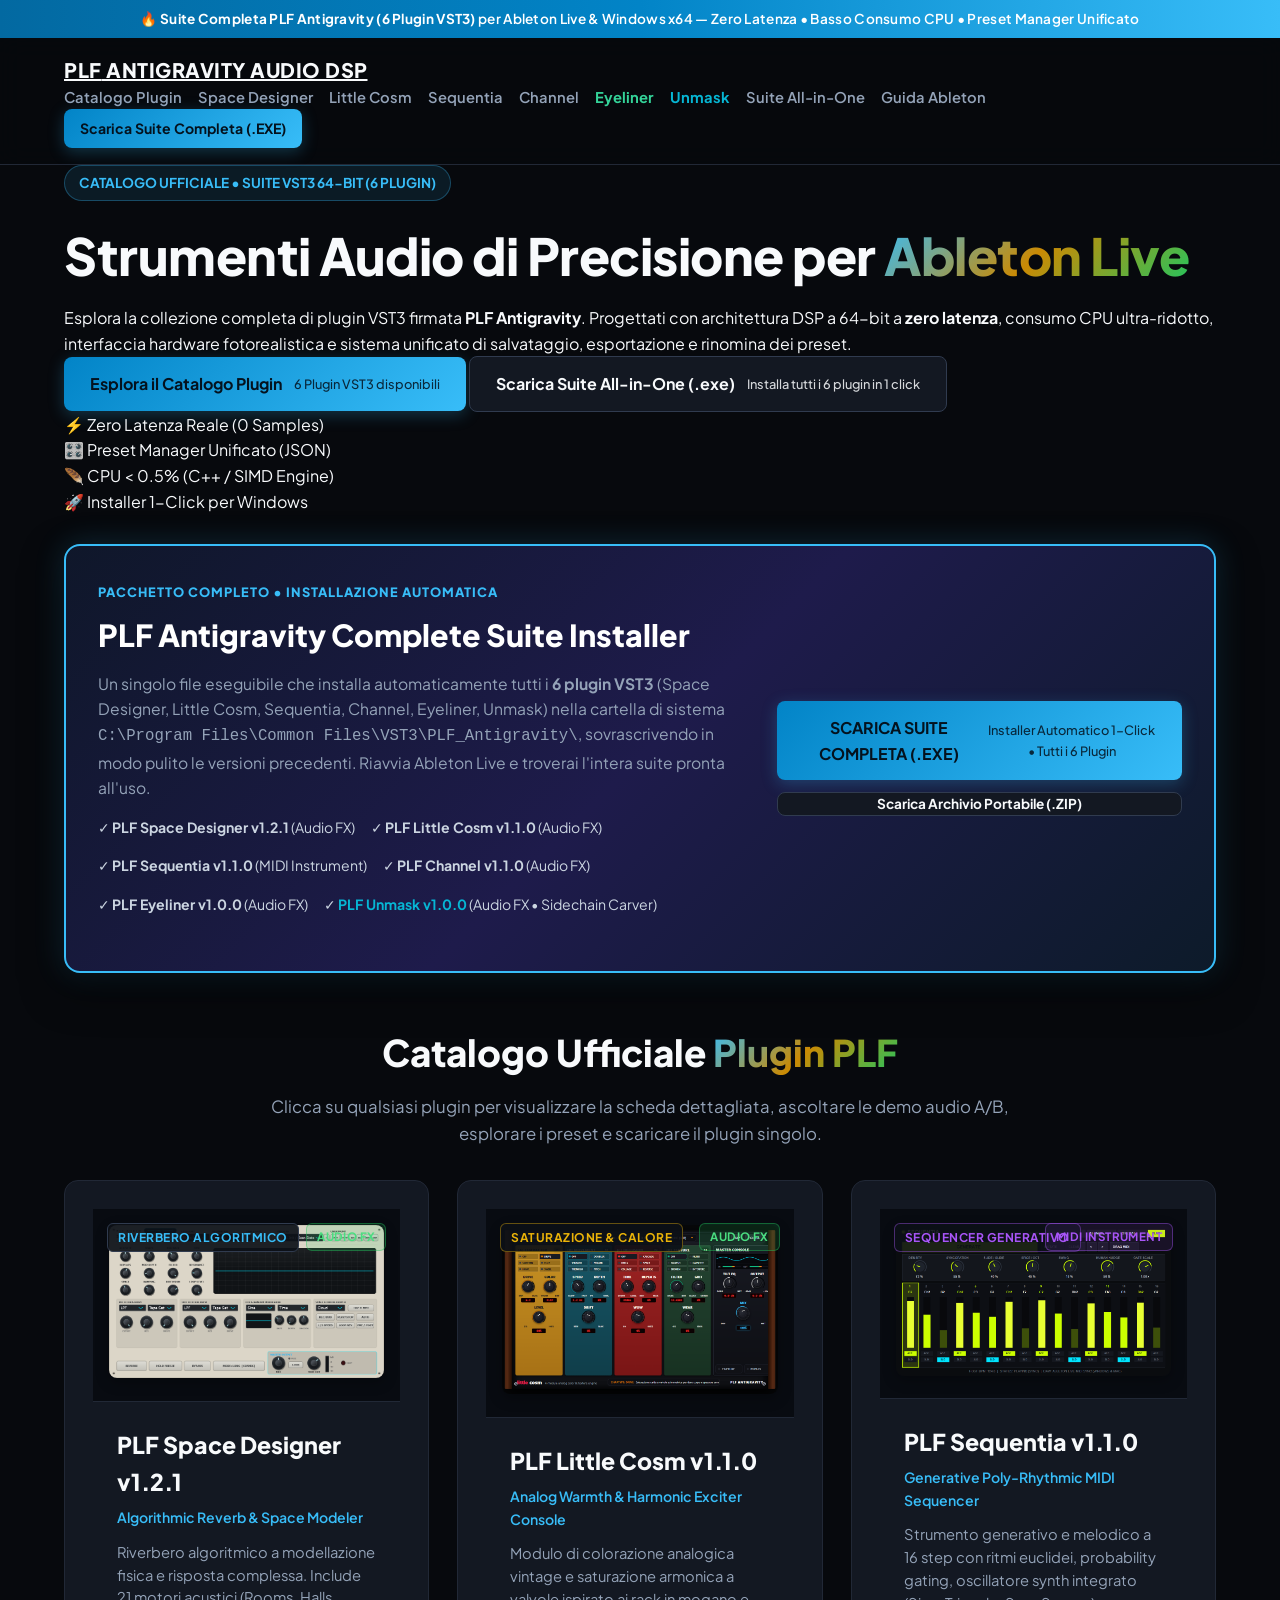
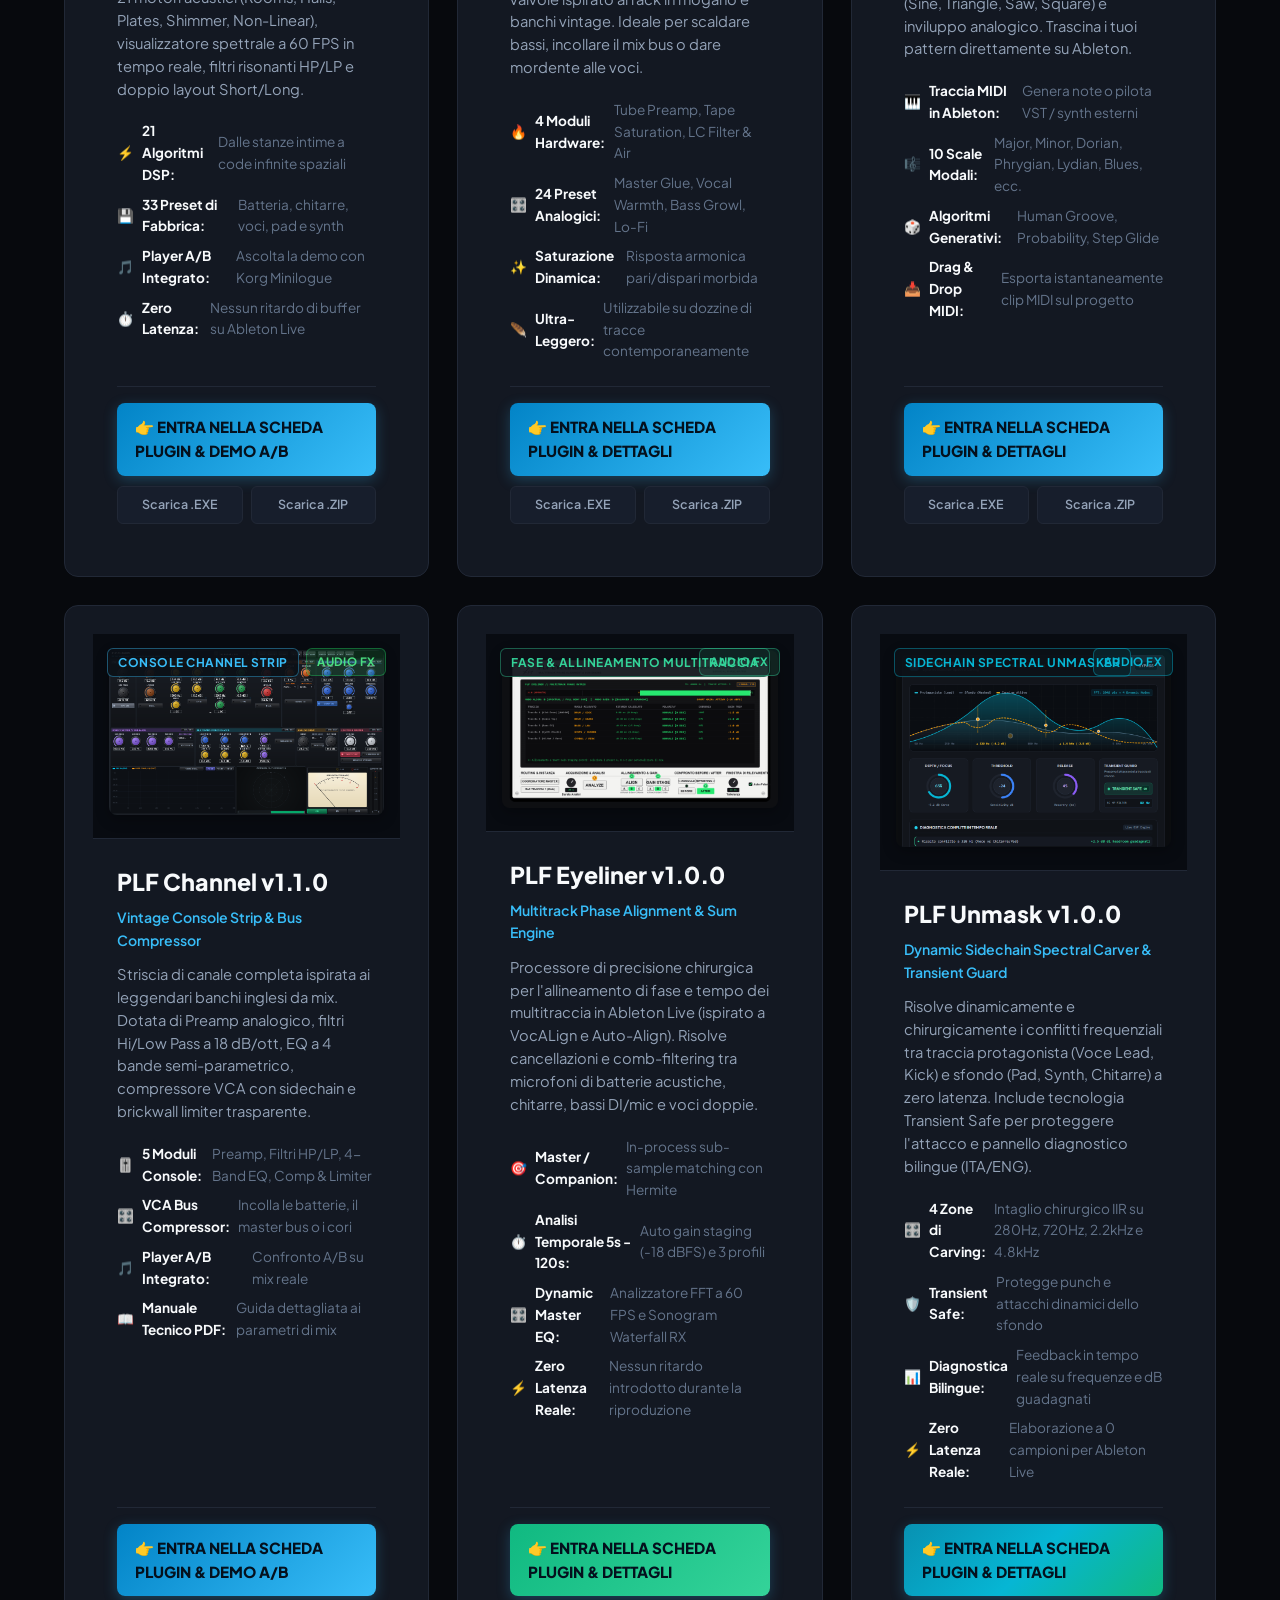
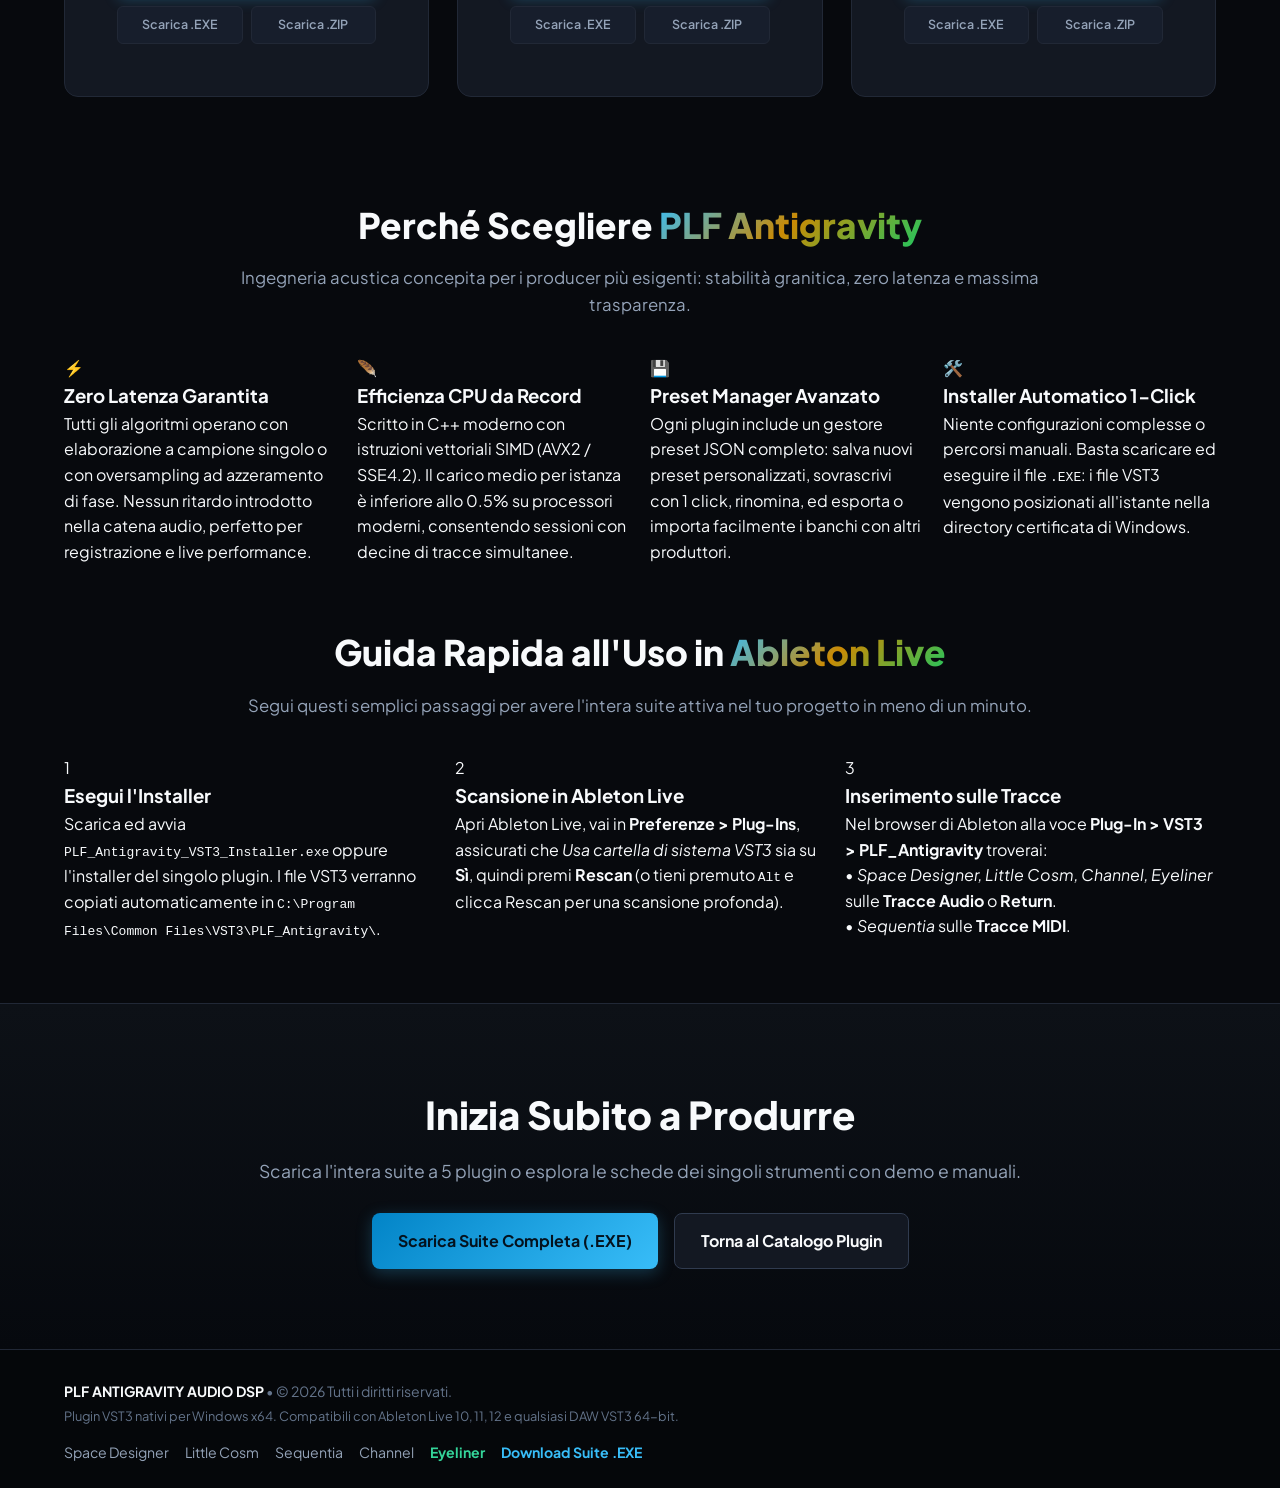
==== commit e75e5b32: "Add PLF Unmask v1.0.0 to PLF Antigravity Web Store and Complete Suite (6 Plugins)" ====
--- a/index.html
+++ b/index.html
@@ -17,7 +17,7 @@
 
   <!-- Top Announcement Bar -->
   <div class="announcement-bar">
-    🔥 <strong>Suite Completa PLF Antigravity (5 Plugin VST3)</strong> per Ableton Live &amp; Windows x64 &mdash; Zero Latenza &bull; Basso Consumo CPU &bull; Preset Manager Unificato
+    🔥 <strong>Suite Completa PLF Antigravity (6 Plugin VST3)</strong> per Ableton Live &amp; Windows x64 &mdash; Zero Latenza &bull; Basso Consumo CPU &bull; Preset Manager Unificato
   </div>
 
   <!-- Navigation Bar -->
@@ -35,6 +35,7 @@
         <a href="sequentia.html" class="nav-link">Sequentia</a>
         <a href="channel.html" class="nav-link">Channel</a>
         <a href="eyeliner.html" class="nav-link" style="color:#34d399; font-weight:700;">Eyeliner</a>
+        <a href="unmask.html" class="nav-link" style="color:#06b6d4; font-weight:700;">Unmask</a>
         <a href="#suite-installer" class="nav-link">Suite All-in-One</a>
         <a href="#ableton-guide" class="nav-link">Guida Ableton</a>
       </nav>
@@ -51,7 +52,7 @@
   <section class="hero">
     <div class="container">
       <div class="hero-content">
-        <div class="hero-badge">CATALOGO UFFICIALE &bull; SUITE VST3 64-BIT (5 PLUGIN)</div>
+        <div class="hero-badge">CATALOGO UFFICIALE &bull; SUITE VST3 64-BIT (6 PLUGIN)</div>
         <h1 class="hero-title">
           Strumenti Audio di Precisione per <span class="gradient-text">Ableton Live</span>
         </h1>
@@ -62,11 +63,11 @@
         <div class="hero-cta">
           <a href="#catalog" class="btn btn-primary btn-lg">
             <span>Esplora il Catalogo Plugin</span>
-            <span class="btn-subtext">5 Plugin VST3 disponibili</span>
+            <span class="btn-subtext">6 Plugin VST3 disponibili</span>
           </a>
           <a href="PLF_Antigravity_VST3_Installer.exe" class="btn btn-secondary btn-lg">
             <span>Scarica Suite All-in-One (.exe)</span>
-            <span class="btn-subtext">Installa tutti i 5 plugin in 1 click</span>
+            <span class="btn-subtext">Installa tutti i 6 plugin in 1 click</span>
           </a>
         </div>
 
@@ -103,20 +104,21 @@
           PLF Antigravity Complete Suite Installer
         </h2>
         <p style="color:#94a3b8; font-size:0.98rem; line-height:1.6; margin-bottom:16px;">
-          Un singolo file eseguibile che installa automaticamente tutti i <strong>5 plugin VST3</strong> (Space Designer, Little Cosm, Sequentia, Channel, Eyeliner) nella cartella di sistema <code>C:\Program Files\Common Files\VST3\PLF_Antigravity\</code>, sovrascrivendo in modo pulito le versioni precedenti. Riavvia Ableton Live e troverai l'intera suite pronta all'uso.
+          Un singolo file eseguibile che installa automaticamente tutti i <strong>6 plugin VST3</strong> (Space Designer, Little Cosm, Sequentia, Channel, Eyeliner, Unmask) nella cartella di sistema <code>C:\Program Files\Common Files\VST3\PLF_Antigravity\</code>, sovrascrivendo in modo pulito le versioni precedenti. Riavvia Ableton Live e troverai l'intera suite pronta all'uso.
         </p>
         <ul style="list-style:none; padding:0; margin:0 0 20px 0; font-size:0.88rem; color:#cbd5e1; display:flex; flex-wrap:wrap; gap:16px;">
           <li>✓ <strong>PLF Space Designer v1.2.1</strong> (Audio FX)</li>
           <li>✓ <strong>PLF Little Cosm v1.1.0</strong> (Audio FX)</li>
           <li>✓ <strong>PLF Sequentia v1.1.0</strong> (MIDI Instrument)</li>
           <li>✓ <strong>PLF Channel v1.1.0</strong> (Audio FX)</li>
-          <li>✓ <strong style="color:#34d399;">PLF Eyeliner v1.0.0</strong> (Audio FX)</li>
+          <li>✓ <strong>PLF Eyeliner v1.0.0</strong> (Audio FX)</li>
+          <li>✓ <strong style="color:#06b6d4;">PLF Unmask v1.0.0</strong> (Audio FX &bull; Sidechain Carver)</li>
         </ul>
       </div>
       <div style="display:flex; flex-direction:column; gap:12px; justify-content:center;">
         <a href="PLF_Antigravity_VST3_Installer.exe" class="btn btn-primary btn-lg" style="text-align:center;">
           <span>SCARICA SUITE COMPLETA (.EXE)</span>
-          <span class="btn-subtext">Installer Automatico 1-Click &bull; Tutti i 5 Plugin</span>
+          <span class="btn-subtext">Installer Automatico 1-Click &bull; Tutti i 6 Plugin</span>
         </a>
         <a href="PLF_Antigravity_Suite_v1.0.0_Win64.zip" class="btn btn-secondary" style="text-align:center; font-size:0.85rem;">
           Scarica Archivio Portabile (.ZIP)
@@ -293,6 +295,37 @@
         </div>
       </article>
 
+      <!-- CARD 6: PLF UNMASK -->
+      <article class="catalog-card">
+        <a href="unmask.html" class="catalog-card-image">
+          <span class="catalog-card-badge" style="color:#06b6d4; border-color:rgba(6,182,212,0.4);">SIDECHAIN SPECTRAL UNMASKER</span>
+          <span class="catalog-card-type" style="color:#06b6d4; border-color:rgba(6,182,212,0.4); background:rgba(6,182,212,0.1);">AUDIO FX</span>
+          <img src="plf_unmask_gui.png" alt="PLF Unmask v1.0.0 GUI">
+        </a>
+        <div class="catalog-card-body">
+          <a href="unmask.html" class="catalog-card-title">PLF Unmask v1.0.0</a>
+          <div class="catalog-card-subtitle">Dynamic Sidechain Spectral Carver &amp; Transient Guard</div>
+          <p class="catalog-card-desc">
+            Risolve dinamicamente e chirurgicamente i conflitti frequenziali tra traccia protagonista (Voce Lead, Kick) e sfondo (Pad, Synth, Chitarre) a zero latenza. Include tecnologia Transient Safe per proteggere l'attacco e pannello diagnostico bilingue (ITA/ENG).
+          </p>
+          <ul class="catalog-card-features">
+            <li>🎛️ <strong>4 Zone di Carving:</strong> Intaglio chirurgico IIR su 280Hz, 720Hz, 2.2kHz e 4.8kHz</li>
+            <li>🛡️ <strong>Transient Safe:</strong> Protegge punch e attacchi dinamici dello sfondo</li>
+            <li>📊 <strong>Diagnostica Bilingue:</strong> Feedback in tempo reale su frequenze e dB guadagnati</li>
+            <li>⚡ <strong>Zero Latenza Reale:</strong> Elaborazione a 0 campioni per Ableton Live</li>
+          </ul>
+          <div class="catalog-card-footer">
+            <a href="unmask.html" class="btn-view-plugin" style="background: linear-gradient(135deg, #0891b2 0%, #06b6d4 50%, #10b981 100%); color:#04101d;">
+              <span>👉 ENTRA NELLA SCHEDA PLUGIN &amp; DETTAGLI</span>
+            </a>
+            <div class="catalog-card-downloads">
+              <a href="INSTALLA_PLF_Unmask.exe" class="btn-download-quick">Scarica .EXE</a>
+              <a href="PLF_Unmask_vst3_PLF_Antigravity.zip" class="btn-download-quick">Scarica .ZIP</a>
+            </div>
+          </div>
+        </div>
+      </article>
+
     </div>
   </section>
 
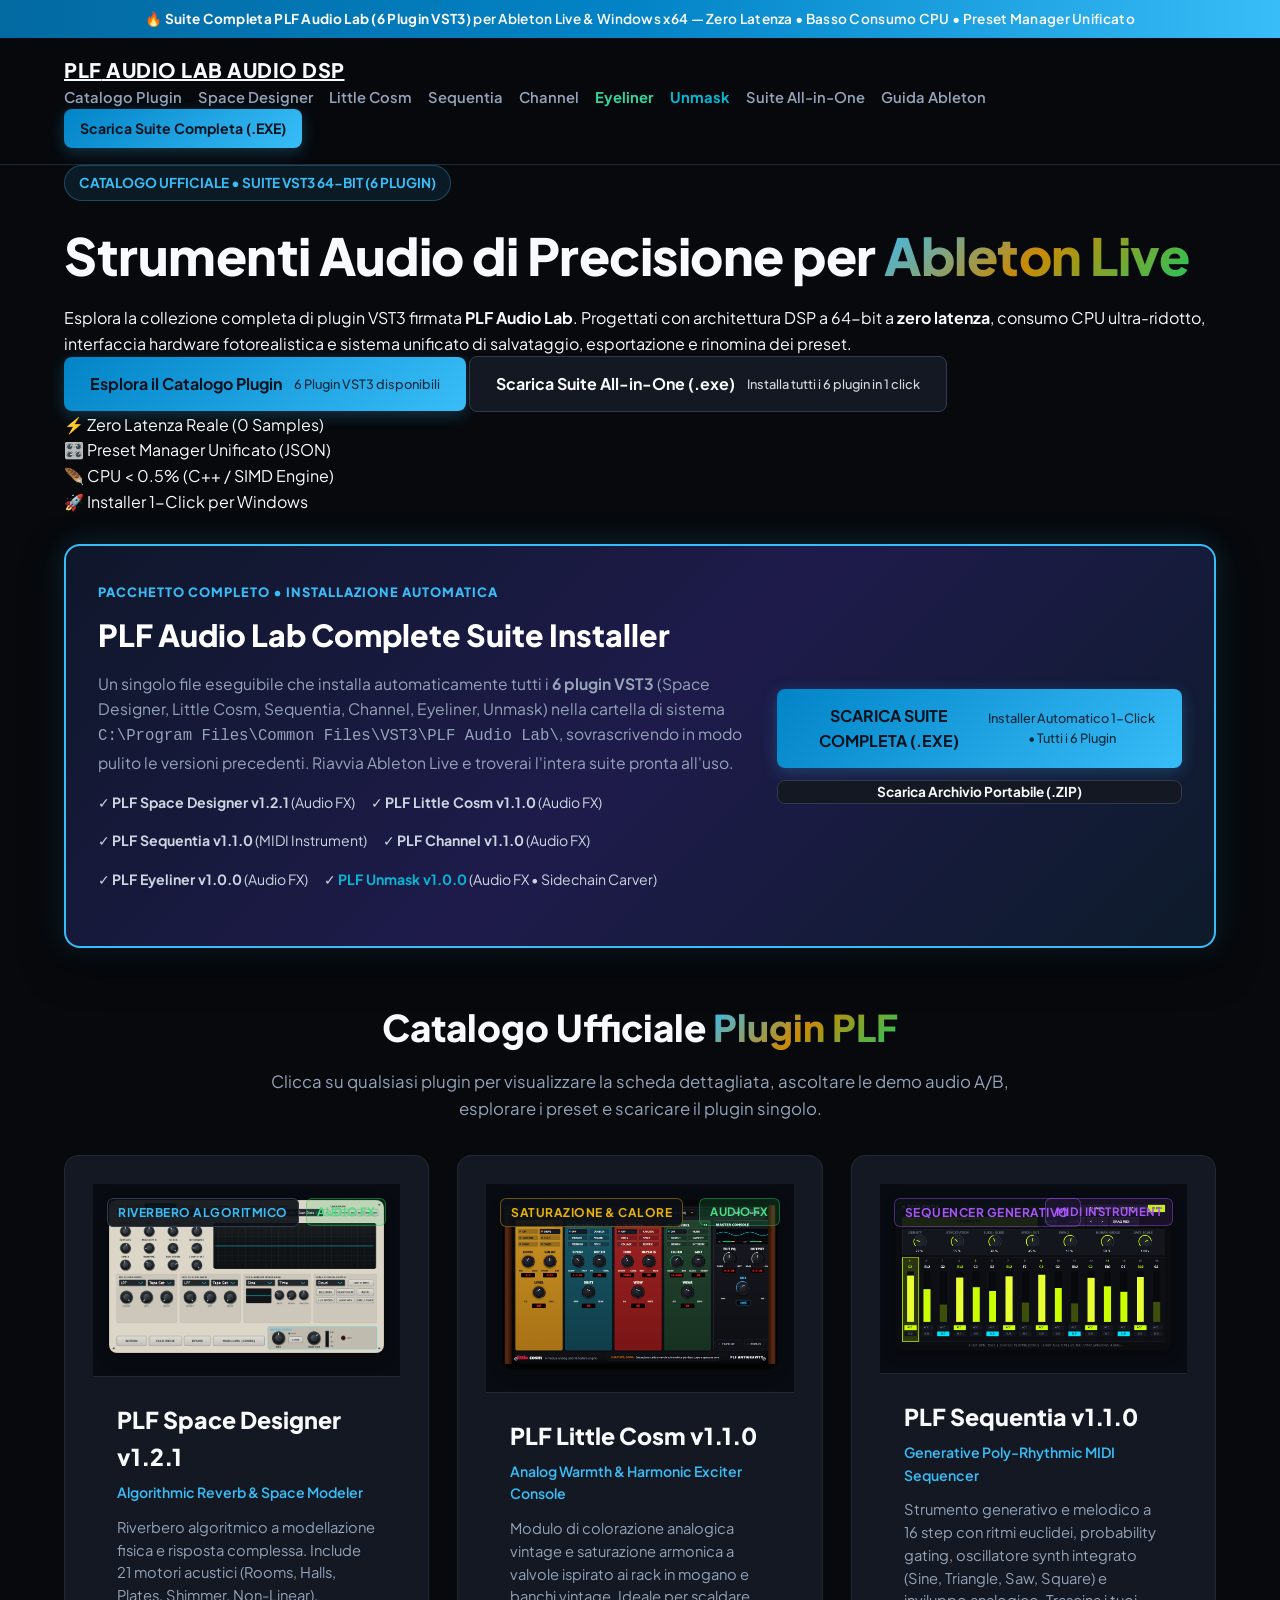
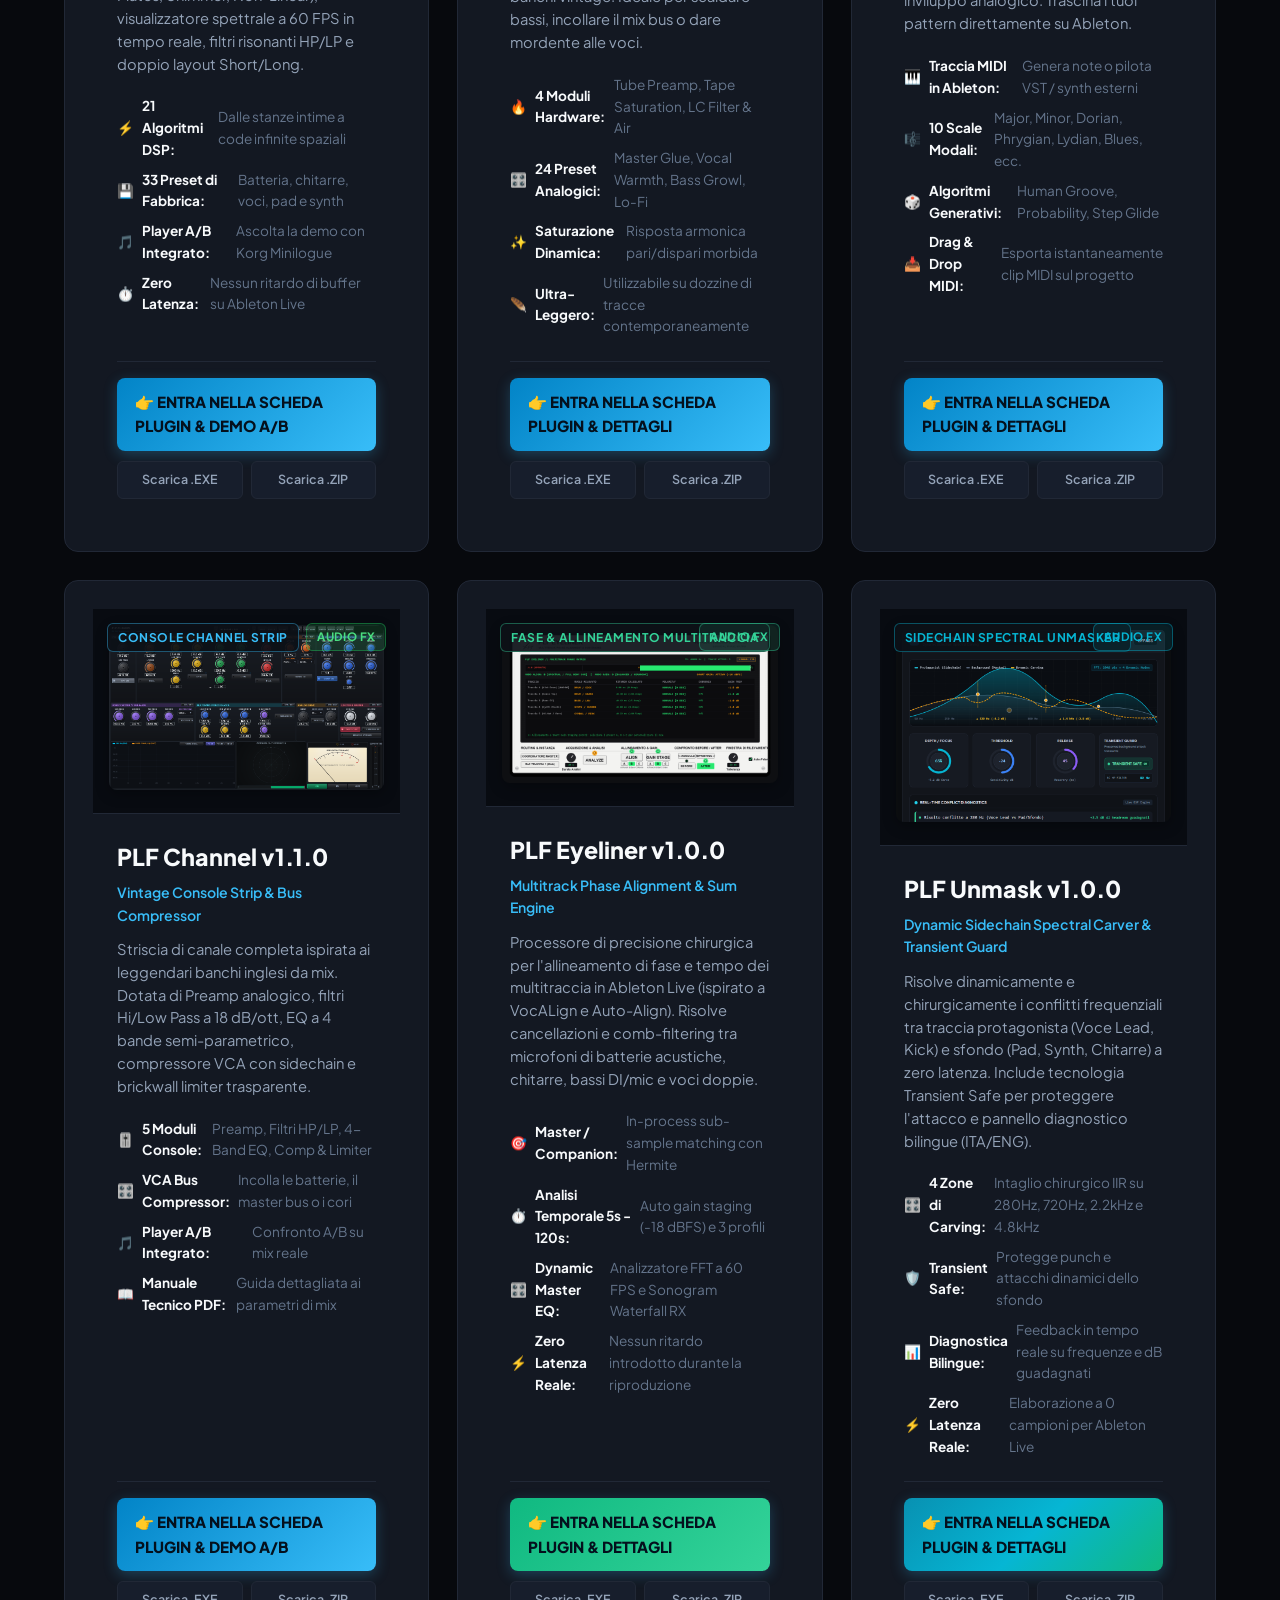
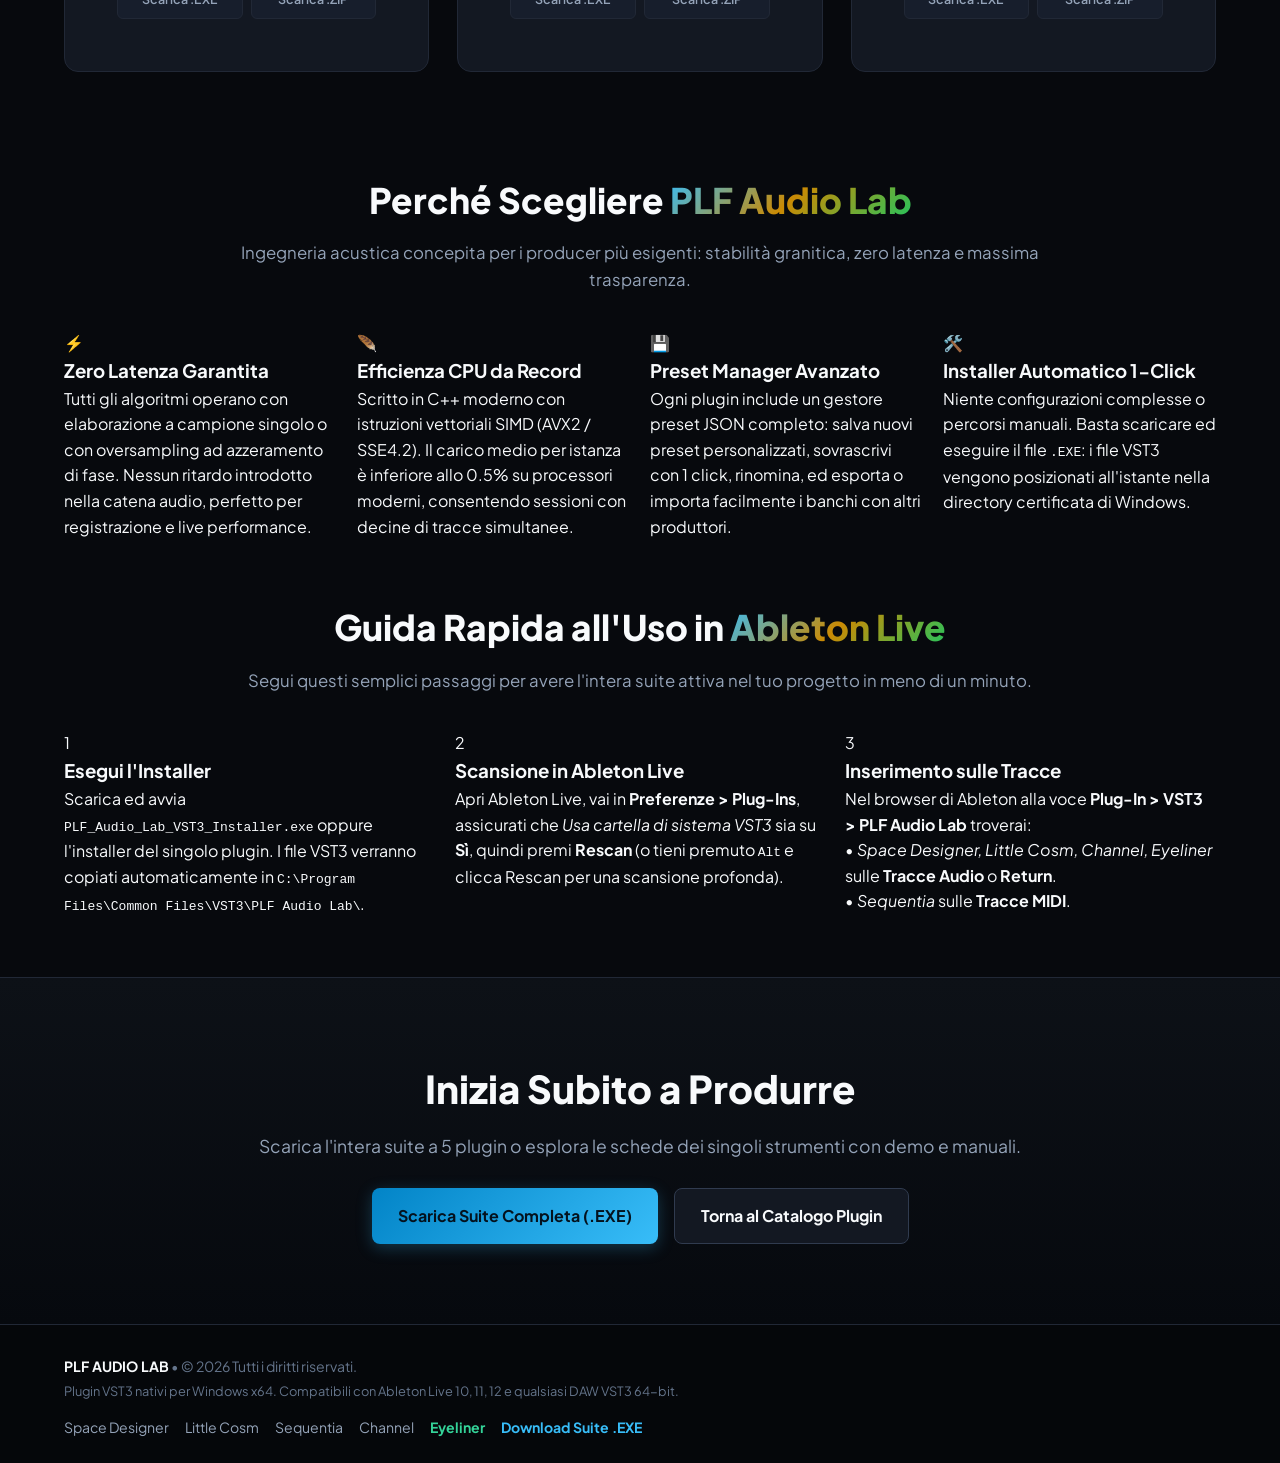
==== commit 28d7b40e: "Rebrand all PLF plugins, installers, web store, and local paths to PLF Audio Lab" ====
--- a/index.html
+++ b/index.html
@@ -1,11 +1,11 @@
-<!DOCTYPE html>
+﻿<!DOCTYPE html>
 <html lang="it">
 <head>
   <meta charset="UTF-8">
   <meta name="viewport" content="width=device-width, initial-scale=1.0">
-  <title>PLF Antigravity — Catalogo Ufficiale Plugin VST3 per Ableton Live</title>
-  <meta name="description" content="Catalogo ufficiale dei plugin VST3 PLF Antigravity per Ableton Live e Windows x64. PLF Space Designer, PLF Little Cosm, PLF Sequentia, PLF Channel e PLF Eyeliner. Zero latenza, basso consumo CPU e Preset Manager integrato.">
-  <meta name="keywords" content="PLF Antigravity, PLF Space Designer, PLF Little Cosm, PLF Sequentia, PLF Channel, PLF Eyeliner, Ableton Live, VST3, download plugin ableton, riverbero vst3, saturatore vst3, sequencer vst3, channel strip vst3, phase alignment vst3">
+  <title>PLF Audio Lab — Catalogo Ufficiale Plugin VST3 per Ableton Live</title>
+  <meta name="description" content="Catalogo ufficiale dei plugin VST3 PLF Audio Lab per Ableton Live e Windows x64. PLF Space Designer, PLF Little Cosm, PLF Sequentia, PLF Channel e PLF Eyeliner. Zero latenza, basso consumo CPU e Preset Manager integrato.">
+  <meta name="keywords" content="PLF Audio Lab, PLF Space Designer, PLF Little Cosm, PLF Sequentia, PLF Channel, PLF Eyeliner, Ableton Live, VST3, download plugin ableton, riverbero vst3, saturatore vst3, sequencer vst3, channel strip vst3, phase alignment vst3">
   
   <link rel="preconnect" href="https://fonts.googleapis.com">
   <link rel="preconnect" href="https://fonts.gstatic.com" crossorigin>
@@ -17,7 +17,7 @@
 
   <!-- Top Announcement Bar -->
   <div class="announcement-bar">
-    🔥 <strong>Suite Completa PLF Antigravity (6 Plugin VST3)</strong> per Ableton Live &amp; Windows x64 &mdash; Zero Latenza &bull; Basso Consumo CPU &bull; Preset Manager Unificato
+    🔥 <strong>Suite Completa PLF Audio Lab (6 Plugin VST3)</strong> per Ableton Live &amp; Windows x64 &mdash; Zero Latenza &bull; Basso Consumo CPU &bull; Preset Manager Unificato
   </div>
 
   <!-- Navigation Bar -->
@@ -25,7 +25,7 @@
     <div class="container nav-container">
       <a href="index.html" class="logo">
         <span class="logo-badge">PLF</span>
-        <span class="logo-text">ANTIGRAVITY <span class="logo-sub">AUDIO DSP</span></span>
+        <span class="logo-text">AUDIO LAB <span class="logo-sub">AUDIO DSP</span></span>
       </a>
 
       <nav class="nav-links">
@@ -41,7 +41,7 @@
       </nav>
 
       <div class="nav-actions">
-        <a href="PLF_Antigravity_VST3_Installer.exe" class="btn btn-primary btn-sm">
+        <a href="PLF_Audio_Lab_VST3_Installer.exe" class="btn btn-primary btn-sm">
           <span>Scarica Suite Completa (.EXE)</span>
         </a>
       </div>
@@ -57,7 +57,7 @@
           Strumenti Audio di Precisione per <span class="gradient-text">Ableton Live</span>
         </h1>
         <p class="hero-subtitle">
-          Esplora la collezione completa di plugin VST3 firmata <strong>PLF Antigravity</strong>. Progettati con architettura DSP a 64-bit a <strong>zero latenza</strong>, consumo CPU ultra-ridotto, interfaccia hardware fotorealistica e sistema unificato di salvataggio, esportazione e rinomina dei preset.
+          Esplora la collezione completa di plugin VST3 firmata <strong>PLF Audio Lab</strong>. Progettati con architettura DSP a 64-bit a <strong>zero latenza</strong>, consumo CPU ultra-ridotto, interfaccia hardware fotorealistica e sistema unificato di salvataggio, esportazione e rinomina dei preset.
         </p>
 
         <div class="hero-cta">
@@ -65,7 +65,7 @@
             <span>Esplora il Catalogo Plugin</span>
             <span class="btn-subtext">6 Plugin VST3 disponibili</span>
           </a>
-          <a href="PLF_Antigravity_VST3_Installer.exe" class="btn btn-secondary btn-lg">
+          <a href="PLF_Audio_Lab_VST3_Installer.exe" class="btn btn-secondary btn-lg">
             <span>Scarica Suite All-in-One (.exe)</span>
             <span class="btn-subtext">Installa tutti i 6 plugin in 1 click</span>
           </a>
@@ -101,10 +101,10 @@
           Pacchetto Completo &bull; Installazione Automatica
         </div>
         <h2 style="font-size:1.9rem; font-weight:800; color:#ffffff; margin-bottom:12px;">
-          PLF Antigravity Complete Suite Installer
+          PLF Audio Lab Complete Suite Installer
         </h2>
         <p style="color:#94a3b8; font-size:0.98rem; line-height:1.6; margin-bottom:16px;">
-          Un singolo file eseguibile che installa automaticamente tutti i <strong>6 plugin VST3</strong> (Space Designer, Little Cosm, Sequentia, Channel, Eyeliner, Unmask) nella cartella di sistema <code>C:\Program Files\Common Files\VST3\PLF_Antigravity\</code>, sovrascrivendo in modo pulito le versioni precedenti. Riavvia Ableton Live e troverai l'intera suite pronta all'uso.
+          Un singolo file eseguibile che installa automaticamente tutti i <strong>6 plugin VST3</strong> (Space Designer, Little Cosm, Sequentia, Channel, Eyeliner, Unmask) nella cartella di sistema <code>C:\Program Files\Common Files\VST3\PLF Audio Lab\</code>, sovrascrivendo in modo pulito le versioni precedenti. Riavvia Ableton Live e troverai l'intera suite pronta all'uso.
         </p>
         <ul style="list-style:none; padding:0; margin:0 0 20px 0; font-size:0.88rem; color:#cbd5e1; display:flex; flex-wrap:wrap; gap:16px;">
           <li>✓ <strong>PLF Space Designer v1.2.1</strong> (Audio FX)</li>
@@ -116,11 +116,11 @@
         </ul>
       </div>
       <div style="display:flex; flex-direction:column; gap:12px; justify-content:center;">
-        <a href="PLF_Antigravity_VST3_Installer.exe" class="btn btn-primary btn-lg" style="text-align:center;">
+        <a href="PLF_Audio_Lab_VST3_Installer.exe" class="btn btn-primary btn-lg" style="text-align:center;">
           <span>SCARICA SUITE COMPLETA (.EXE)</span>
           <span class="btn-subtext">Installer Automatico 1-Click &bull; Tutti i 6 Plugin</span>
         </a>
-        <a href="PLF_Antigravity_Suite_v1.0.0_Win64.zip" class="btn btn-secondary" style="text-align:center; font-size:0.85rem;">
+        <a href="PLF_Audio_Lab_Suite_v1.0.0_Win64.zip" class="btn btn-secondary" style="text-align:center; font-size:0.85rem;">
           Scarica Archivio Portabile (.ZIP)
         </a>
       </div>
@@ -165,7 +165,7 @@
             </a>
             <div class="catalog-card-downloads">
               <a href="INSTALLA_PLF_Space_Designer.exe" class="btn-download-quick">Scarica .EXE</a>
-              <a href="PLF_Space_Designer_vst3_PLF_Antigravity.zip" class="btn-download-quick">Scarica .ZIP</a>
+              <a href="PLF_Space_Designer_vst3_PLF_Audio_Lab.zip" class="btn-download-quick">Scarica .ZIP</a>
             </div>
           </div>
         </div>
@@ -196,7 +196,7 @@
             </a>
             <div class="catalog-card-downloads">
               <a href="INSTALLA_PLF_Little_Cosm.exe" class="btn-download-quick">Scarica .EXE</a>
-              <a href="PLF_Little_Cosm_vst3_PLF_Antigravity.zip" class="btn-download-quick">Scarica .ZIP</a>
+              <a href="PLF_Little_Cosm_vst3_PLF_Audio_Lab.zip" class="btn-download-quick">Scarica .ZIP</a>
             </div>
           </div>
         </div>
@@ -227,7 +227,7 @@
             </a>
             <div class="catalog-card-downloads">
               <a href="INSTALLA_PLF_Sequentia.exe" class="btn-download-quick">Scarica .EXE</a>
-              <a href="PLF_Sequentia_vst3_PLF_Antigravity.zip" class="btn-download-quick">Scarica .ZIP</a>
+              <a href="PLF_Sequentia_vst3_PLF_Audio_Lab.zip" class="btn-download-quick">Scarica .ZIP</a>
             </div>
           </div>
         </div>
@@ -258,7 +258,7 @@
             </a>
             <div class="catalog-card-downloads">
               <a href="INSTALLA_PLF_Channel.exe" class="btn-download-quick">Scarica .EXE</a>
-              <a href="PLF_Channel_vst3_PLF_Antigravity.zip" class="btn-download-quick">Scarica .ZIP</a>
+              <a href="PLF_Channel_vst3_PLF_Audio_Lab.zip" class="btn-download-quick">Scarica .ZIP</a>
             </div>
           </div>
         </div>
@@ -289,7 +289,7 @@
             </a>
             <div class="catalog-card-downloads">
               <a href="INSTALLA_PLF_Eyeliner.exe" class="btn-download-quick">Scarica .EXE</a>
-              <a href="PLF_Eyeliner_vst3_PLF_Antigravity.zip" class="btn-download-quick">Scarica .ZIP</a>
+              <a href="PLF_Eyeliner_vst3_PLF_Audio_Lab.zip" class="btn-download-quick">Scarica .ZIP</a>
             </div>
           </div>
         </div>
@@ -320,7 +320,7 @@
             </a>
             <div class="catalog-card-downloads">
               <a href="INSTALLA_PLF_Unmask.exe" class="btn-download-quick">Scarica .EXE</a>
-              <a href="PLF_Unmask_vst3_PLF_Antigravity.zip" class="btn-download-quick">Scarica .ZIP</a>
+              <a href="PLF_Unmask_vst3_PLF_Audio_Lab.zip" class="btn-download-quick">Scarica .ZIP</a>
             </div>
           </div>
         </div>
@@ -334,7 +334,7 @@
     <div class="container">
       <div class="section-header" style="text-align:center; max-width:800px; margin:0 auto 36px auto;">
         <h2 style="font-size:2.2rem; font-weight:800; margin-bottom:12px;">
-          Perché Scegliere <span class="gradient-text">PLF Antigravity</span>
+          Perché Scegliere <span class="gradient-text">PLF Audio Lab</span>
         </h2>
         <p style="color:var(--text-muted); font-size:1.05rem;">
           Ingegneria acustica concepita per i producer più esigenti: stabilità granitica, zero latenza e massima trasparenza.
@@ -393,7 +393,7 @@
         <div class="module-icon">1</div>
         <h3>Esegui l'Installer</h3>
         <p>
-          Scarica ed avvia <code>PLF_Antigravity_VST3_Installer.exe</code> oppure l'installer del singolo plugin. I file VST3 verranno copiati automaticamente in <code>C:\Program Files\Common Files\VST3\PLF_Antigravity\</code>.
+          Scarica ed avvia <code>PLF_Audio_Lab_VST3_Installer.exe</code> oppure l'installer del singolo plugin. I file VST3 verranno copiati automaticamente in <code>C:\Program Files\Common Files\VST3\PLF Audio Lab\</code>.
         </p>
       </div>
 
@@ -409,7 +409,7 @@
         <div class="module-icon">3</div>
         <h3>Inserimento sulle Tracce</h3>
         <p>
-          Nel browser di Ableton alla voce <strong>Plug-In &gt; VST3 &gt; PLF_Antigravity</strong> troverai:
+          Nel browser di Ableton alla voce <strong>Plug-In &gt; VST3 &gt; PLF Audio Lab</strong> troverai:
           <br>&bull; <em>Space Designer, Little Cosm, Channel, Eyeliner</em> sulle <strong>Tracce Audio</strong> o <strong>Return</strong>.
           <br>&bull; <em>Sequentia</em> sulle <strong>Tracce MIDI</strong>.
         </p>
@@ -423,7 +423,7 @@
       <h2>Inizia Subito a Produrre</h2>
       <p>Scarica l'intera suite a 5 plugin o esplora le schede dei singoli strumenti con demo e manuali.</p>
       <div class="cta-buttons">
-        <a href="PLF_Antigravity_VST3_Installer.exe" class="btn btn-primary btn-lg">
+        <a href="PLF_Audio_Lab_VST3_Installer.exe" class="btn btn-primary btn-lg">
           <span>Scarica Suite Completa (.EXE)</span>
         </a>
         <a href="#catalog" class="btn btn-secondary btn-lg">
@@ -437,7 +437,7 @@
   <footer class="footer">
     <div class="container footer-content">
       <div class="footer-left">
-        <strong>PLF ANTIGRAVITY AUDIO DSP</strong> &bull; &copy; 2026 Tutti i diritti riservati.
+        <strong>PLF AUDIO LAB</strong> &bull; &copy; 2026 Tutti i diritti riservati.
         <div style="font-size:0.8rem; color:#64748b; margin-top:4px;">
           Plugin VST3 nativi per Windows x64. Compatibili con Ableton Live 10, 11, 12 e qualsiasi DAW VST3 64-bit.
         </div>
@@ -448,7 +448,7 @@
         <a href="sequentia.html" style="color:var(--text-muted); text-decoration:none;">Sequentia</a>
         <a href="channel.html" style="color:var(--text-muted); text-decoration:none;">Channel</a>
         <a href="eyeliner.html" style="color:#34d399; text-decoration:none; font-weight:700;">Eyeliner</a>
-        <a href="PLF_Antigravity_VST3_Installer.exe" style="color:var(--primary); text-decoration:none; font-weight:700;">Download Suite .EXE</a>
+        <a href="PLF_Audio_Lab_VST3_Installer.exe" style="color:var(--primary); text-decoration:none; font-weight:700;">Download Suite .EXE</a>
       </div>
     </div>
   </footer>
